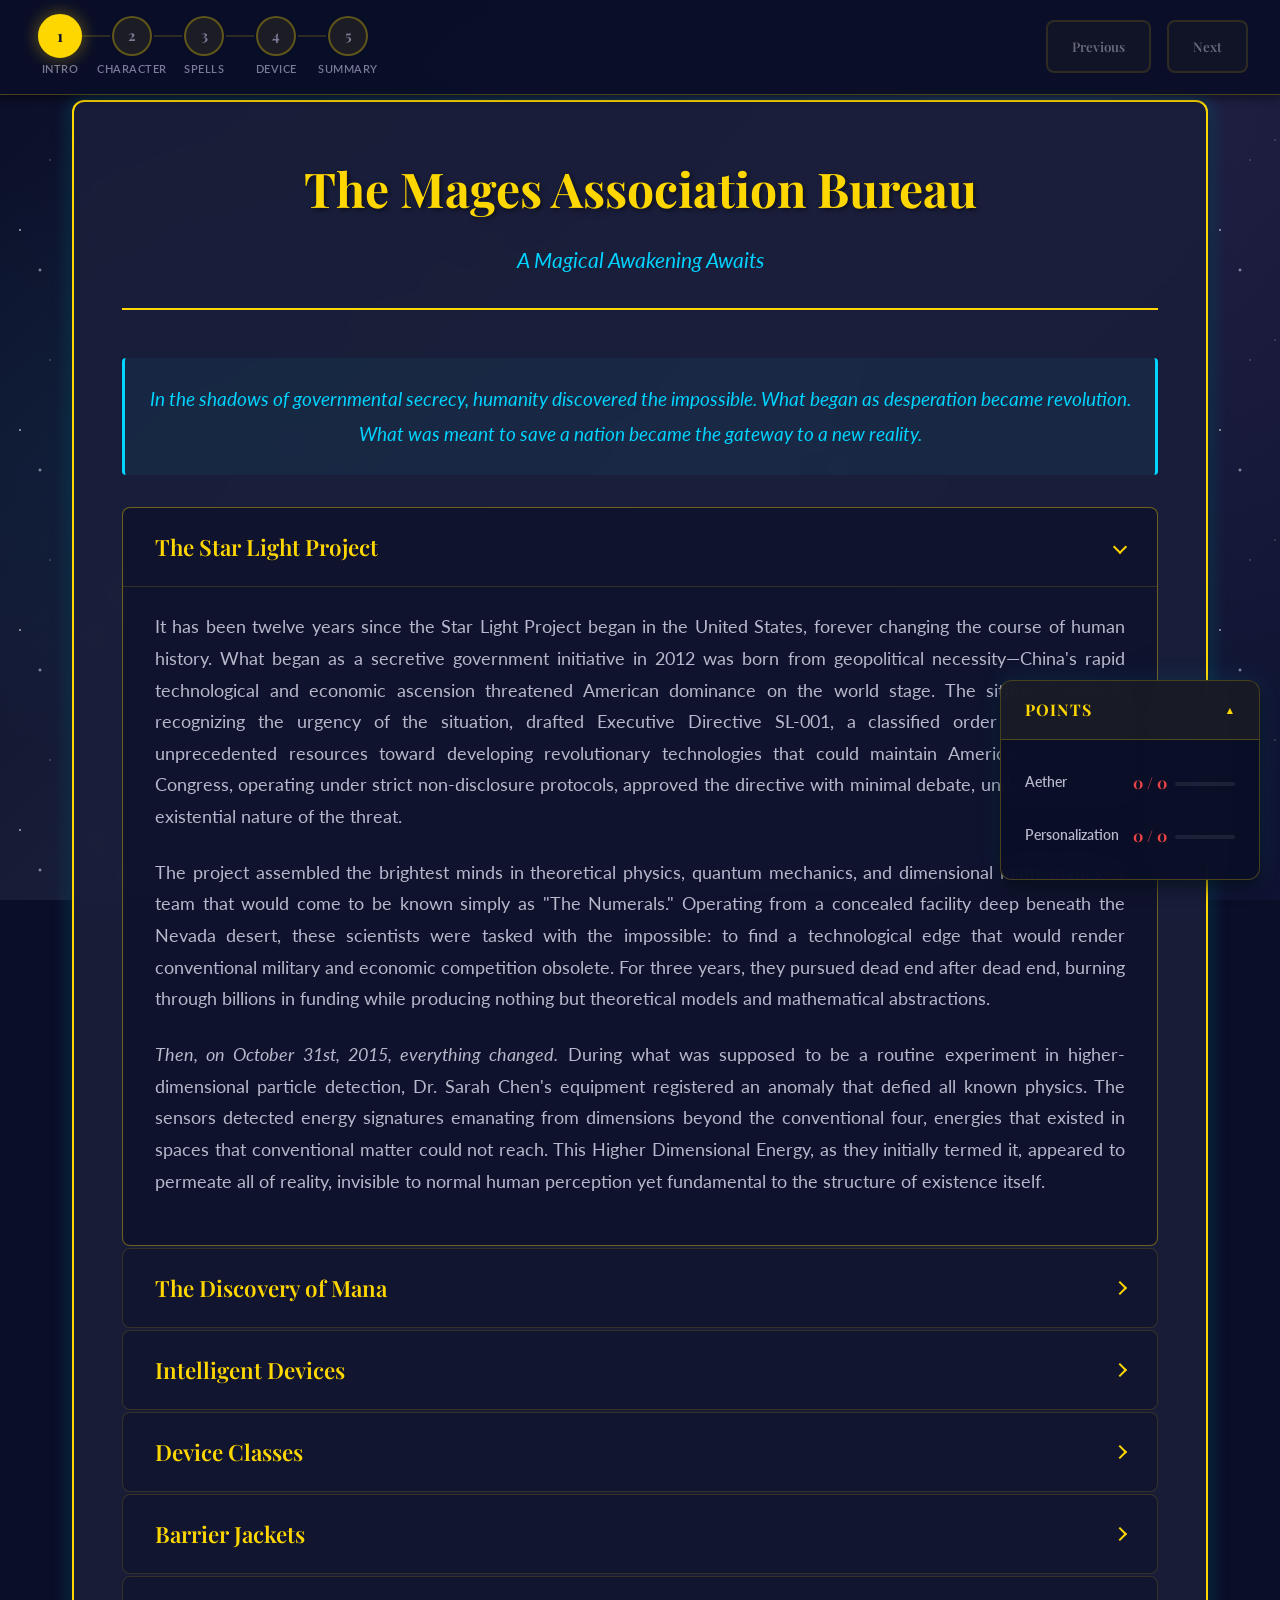
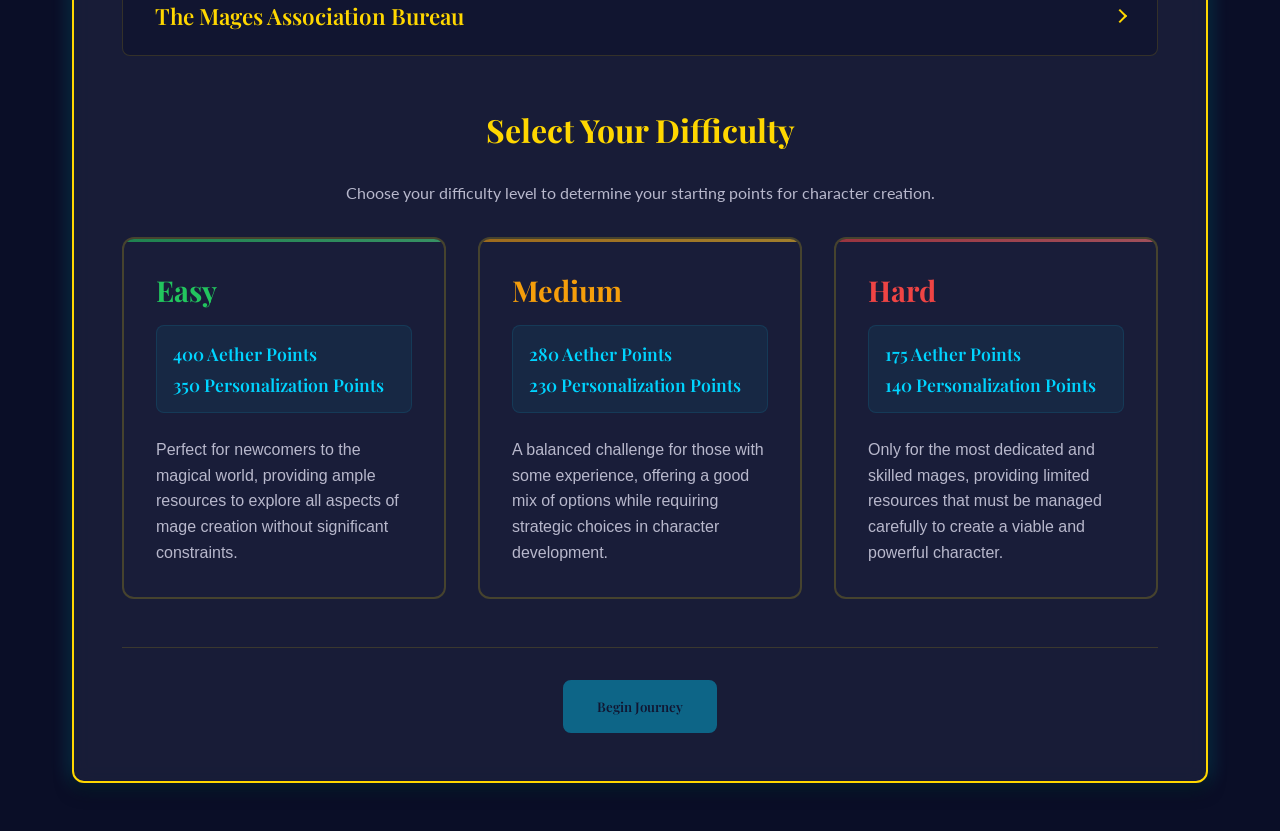
==== index.html @ 15ea7ef6 "Initial commit: Mages CYOA character builder" ====
<!DOCTYPE html>
<html lang="en">
<head>
    <meta charset="UTF-8">
    <meta name="viewport" content="width=device-width, initial-scale=1.0">
    <title>Mages CYOA - Choose Your Own Adventure</title>
    <link rel="stylesheet" href="css/styles.css">
    <link href="https://fonts.googleapis.com/css2?family=Playfair+Display:wght@400;600;700&family=Lato:wght@300;400;700&display=swap" rel="stylesheet">
</head>
<body>
    <!-- Starry Background -->
    <div class="starfield"></div>
    
    <!-- Point Tracker (Bottom Right Hover) -->
    <div id="pointTracker" class="point-tracker">
        <div class="tracker-header">
            <span class="tracker-title">Points</span>
            <span class="tracker-toggle" id="trackerToggle">&#9650;</span>
        </div>
        <div class="tracker-content" id="trackerContent">
            <div class="point-row">
                <span class="point-label">Aether</span>
                <span id="aetherPoints" class="point-value">0 / 0</span>
                <div class="point-bar"><div id="aetherBar" class="point-bar-fill aether-bar"></div></div>
            </div>
            <div class="point-row">
                <span class="point-label">Personalization</span>
                <span id="personalizationPoints" class="point-value">0 / 0</span>
                <div class="point-bar"><div id="personalizationBar" class="point-bar-fill personalization-bar"></div></div>
            </div>
        </div>
    </div>

    <!-- Navigation -->
    <nav class="main-nav">
        <div class="nav-progress">
            <div class="nav-step-wrapper">
                <span class="nav-step active" data-page="1">1</span>
                <span class="nav-step-label">Intro</span>
            </div>
            <div class="nav-step-wrapper">
                <span class="nav-step" data-page="2">2</span>
                <span class="nav-step-label">Character</span>
            </div>
            <div class="nav-step-wrapper">
                <span class="nav-step" data-page="3">3</span>
                <span class="nav-step-label">Spells</span>
            </div>
            <div class="nav-step-wrapper">
                <span class="nav-step" data-page="4">4</span>
                <span class="nav-step-label">Device</span>
            </div>
            <div class="nav-step-wrapper">
                <span class="nav-step" data-page="5">5</span>
                <span class="nav-step-label">Summary</span>
            </div>
        </div>
        <div class="nav-buttons">
            <button id="prevBtn" class="nav-btn" disabled>Previous</button>
            <button id="nextBtn" class="nav-btn" disabled>Next</button>
        </div>
    </nav>

    <!-- Main Content Container -->
    <main class="main-container">
        
        <!-- Page 1: Introduction & Difficulty Selection -->
        <section id="page1" class="page active">
            <div class="page-content">
                <header class="page-header">
                    <h1>The Mages Association Bureau</h1>
                    <p class="subtitle">A Magical Awakening Awaits</p>
                </header>

                <div class="lore-section">
                    <p class="flavor-text"><em>In the shadows of governmental secrecy, humanity discovered the impossible. What began as desperation became revolution. What was meant to save a nation became the gateway to a new reality.</em></p>
                    
                    <div class="accordion">
                        <div class="accordion-item open">
                            <button class="accordion-header">
                                <span>The Star Light Project</span>
                                <span class="accordion-chevron"></span>
                            </button>
                            <div class="accordion-body">
                                <div class="accordion-content">
                                    <p style="text-align: justify;">
                                        It has been twelve years since the Star Light Project began in the United States, forever changing the course of human history. What began as a secretive government initiative in 2012 was born from geopolitical necessity—China's rapid technological and economic ascension threatened American dominance on the world stage. The sitting President, recognizing the urgency of the situation, drafted Executive Directive SL-001, a classified order that allocated unprecedented resources toward developing revolutionary technologies that could maintain American supremacy. Congress, operating under strict non-disclosure protocols, approved the directive with minimal debate, understanding the existential nature of the threat.
                                    </p>
                                    <p style="text-align: justify;">
                                        The project assembled the brightest minds in theoretical physics, quantum mechanics, and dimensional mathematics—a team that would come to be known simply as "The Numerals." Operating from a concealed facility deep beneath the Nevada desert, these scientists were tasked with the impossible: to find a technological edge that would render conventional military and economic competition obsolete. For three years, they pursued dead end after dead end, burning through billions in funding while producing nothing but theoretical models and mathematical abstractions.
                                    </p>
                                    <p style="text-align: justify;">
                                        <em>Then, on October 31st, 2015, everything changed.</em> During what was supposed to be a routine experiment in higher-dimensional particle detection, Dr. Sarah Chen's equipment registered an anomaly that defied all known physics. The sensors detected energy signatures emanating from dimensions beyond the conventional four, energies that existed in spaces that conventional matter could not reach. This Higher Dimensional Energy, as they initially termed it, appeared to permeate all of reality, invisible to normal human perception yet fundamental to the structure of existence itself.
                                    </p>
                                </div>
                            </div>
                        </div>

                        <div class="accordion-item">
                            <button class="accordion-header">
                                <span>The Discovery of Mana</span>
                                <span class="accordion-chevron"></span>
                            </button>
                            <div class="accordion-body">
                                <div class="accordion-content">
                                    <p style="text-align: justify;">
                                        The Numerals dedicated themselves to understanding this mysterious energy, eventually developing extraction and containment methods that allowed them to study it in laboratory conditions. What they discovered would revolutionize human understanding of reality itself. This energy—which they eventually termed "Mana," drawing from ancient mythological concepts—possessed properties that seemed to respond to human consciousness and intent. When they exposed volunteer subjects to controlled doses of concentrated Mana, something extraordinary occurred.
                                    </p>
                                    <p style="text-align: justify;">
                                        <em>The human body, it seemed, was already adapted to handle this energy, possessing a dormant organ that awakened upon Mana exposure.</em> Located in the same spatial coordinates as the human heart but existing partially in higher dimensions beyond normal space-time, this organ—designated the Mana Reactor—became active when saturated with sufficient concentrations of Mana. The reactor existed in a superposition state, simultaneously present within the physical body and extending into dimensions that normal matter could not reach, serving as a bridge between conventional reality and the higher dimensions where Mana naturally flowed.
                                    </p>
                                    <p style="text-align: justify;">
                                        Further research revealed that every human possessed this dimensional organ in a dormant state from birth, but its potential capacity varied dramatically between individuals. The Numerals developed a classification system based on the Kabbalistic Tree of Life, ranging from Malkuth (the foundation) to Keter (the crown). This ranking determined not only how much Mana a person's reactor could store but also the rate at which it could absorb ambient Mana from the environment and convert Mana-infused nutrients from food into usable magical energy.
                                    </p>
                                    <p style="text-align: justify;">
                                        <em>A person's rank was immutable, determined at birth by unknown factors that resisted all attempts at artificial enhancement.</em> Training and dedication could optimize a Mana Reactor's efficiency and control, but the fundamental capacity remained fixed. Those born at Keter rank possessed reactors of almost godlike power, capable of storing and manipulating vast quantities of Mana with supernatural efficiency. Meanwhile, those at Malkuth rank, while still far beyond baseline humanity, possessed more modest capabilities that required careful management and strategic thinking to utilize effectively.
                                    </p>
                                </div>
                            </div>
                        </div>

                        <div class="accordion-item">
                            <button class="accordion-header">
                                <span>Intelligent Devices</span>
                                <span class="accordion-chevron"></span>
                            </button>
                            <div class="accordion-body">
                                <div class="accordion-content">
                                    <p style="text-align: justify;">
                                        As the research progressed, the Numerals encountered a critical limitation that threatened to render their discovery useless for practical applications. While the Mana Reactor could store and generate magical energy, the human brain proved catastrophically inadequate for the task of manipulating that energy to produce desired effects in normal space. <em>The mental calculations required to shape raw Mana into functional phenomena exceeded human cognitive capacity by several orders of magnitude.</em> Early volunteers who attempted to manually direct their Mana suffered from severe neural degradation, experiencing seizures, brain hemorrhaging, and permanent cognitive damage from the strain.
                                    </p>
                                    <p style="text-align: justify;">
                                        The solution came from an unexpected collaboration between the magical research team and the artificial intelligence division. They developed the Intelligent Device: a palm-sized magitech construct that served as an external processing unit for magical operations. Each Intelligent Device contained an advanced Artificial General Intelligence specifically designed to handle the complex calculations required for Mana manipulation. Through a bonding process that integrated the device with both the user's genetic signature and their Mana Reactor's unique energy pattern, the device became an extension of the mage themselves, responding to thought and intent with perfect synchronization.
                                    </p>
                                    <p style="text-align: justify;">
                                        <em>Without an Intelligent Device, a mage was essentially powerless, capable only of sensing Mana but unable to shape it into practical effects.</em> The device translated the mage's intentions into precise mathematical formulas called "Spell Routines"—complex programs that manipulated Mana to achieve specific phenomena in real space. These Spell Routines were classified using a ten-tier system that ranked them by three primary factors: effective range, destructive potential, and "weave" (the complexity and sophistication of the spell's construction and effects).
                                    </p>
                                    <p style="text-align: justify;">
                                        Tier 1 spells represented everyday conveniences—minor effects like creating small flames for lighting cigarettes, generating brief bursts of light, or cleaning small areas through magical manipulation. At the opposite end of the spectrum, Tier 10 spells represented weapons of mass destruction capable of leveling cities, manipulating weather systems on continental scales, or even warping the fabric of space-time itself. The tier system provided a universal standard for evaluating magical capabilities and establishing appropriate security protocols for different spell classifications.
                                    </p>
                                    <p style="text-align: justify;">
                                        <em>The evolution of Intelligent Device technology has progressed through five distinct generations, each representing quantum leaps in capability.</em> First Generation devices, classified as Civilian-grade, provided basic spell routine execution suitable for everyday magical tasks but lacked the processing power or sophisticated materials for serious combat applications. These devices formed the backbone of civilian magical infrastructure, allowing ordinary awakened humans to incorporate magic into their daily lives without requiring extensive training or exceptional Mana Reactor capacity.
                                    </p>
                                    <p style="text-align: justify;">
                                        Second and Third Generation devices marked the transition into professional-grade equipment, incorporating advanced materials, enhanced processing architectures, and more sophisticated AGI systems. These generations found widespread adoption among magical law enforcement, private security companies, and mid-tier military applications. Fourth Generation devices represented the cutting edge of mass-produced magical technology, featuring quantum-enhanced processing, neural interface capabilities, and AGI systems sophisticated enough to engage in complex strategic planning and autonomous operation in limited circumstances.
                                    </p>
                                    <p style="text-align: justify;">
                                        <em>Fifth Generation devices, however, existed in a category beyond conventional understanding.</em> These experimental units incorporated technologies that seemed to border on science fiction: self-evolving AGI with near-sentient intelligence, materials with programmable physical properties at the molecular level, and processing capabilities that approached the theoretical limits of magical computation. Only a handful of Fifth Generation devices existed, reserved for the most elite mages or experimental research programs pushing the boundaries of what magical technology could achieve.
                                    </p>
                                </div>
                            </div>
                        </div>

                        <div class="accordion-item">
                            <button class="accordion-header">
                                <span>Device Classes</span>
                                <span class="accordion-chevron"></span>
                            </button>
                            <div class="accordion-body">
                                <div class="accordion-content">
                                    <p style="text-align: justify;">
                                        <em>The revolution that changed everything came with the discovery that Intelligent Devices were not constrained to a single form.</em> Through advanced shape-shifting protocols, these devices could reconfigure their physical structure into virtually any form the mage required, limited only by mass-energy conservation principles and the device's generation level. This transformative capability gave rise to specialized fighting styles and, eventually, to the formal classification of mages into three primary Classes based on their combat methodology and device configuration preferences.
                                    </p>
                                    <p style="text-align: justify;">
                                        The Knight class emerged as specialists in body reinforcement and melee combat, transforming their Intelligent Devices into bladed weapons that channeled and focused their magical power. Knights developed fighting techniques that combined traditional martial disciplines with supernatural enhancement, using Mana to strengthen their bodies to superhuman levels while wielding magically-enhanced weapons capable of cutting through reinforced steel like paper. <em>A skilled Knight could move faster than the human eye could track, strike with enough force to demolish buildings, and endure attacks that would instantly kill unenhanced humans.</em>
                                    </p>
                                    <p style="text-align: justify;">
                                        Their combat style emphasized explosive close-quarters engagement, overwhelming opponents through superior speed and devastating physical power before enemies could leverage the range advantage typical of magical combat. Knights excelled at assassination, rapid strike operations, and scenarios where collateral damage needed to be minimized through precise, surgical violence. The most accomplished Knights could face entire squads of conventional soldiers single-handedly, their enhanced reflexes and durability making them virtually unstoppable in close combat.
                                    </p>
                                    <p style="text-align: justify;">
                                        <em>In stark contrast, Bombardment mages specialized in long-range magical warfare, transforming their Intelligent Devices into staffs, cannons, or other focusing implements for devastating ranged attacks.</em> These mages represented the artillery of the magical world, capable of engaging targets from kilometers away with precision that made conventional weapons obsolete. Bombardment mages developed spell routines optimized for maximum destructive output, trading the Knight's mobility and resilience for overwhelming offensive power that could devastate entire battlefields.
                                    </p>
                                    <p style="text-align: justify;">
                                        A skilled Bombardment mage operating from a secure position could rain down destruction that rivaled conventional artillery bombardments, but with far greater accuracy and the ability to adjust their attacks in real-time. They excelled at siege warfare, area denial, and eliminating high-value targets from beyond retaliation range. <em>The most accomplished Bombardment mages could level city blocks with single spell routines, create sustained barrages that overwhelmed defensive barriers through sheer volume, or execute precision strikes that eliminated specific targets without collateral damage.</em>
                                    </p>
                                    <p style="text-align: justify;">
                                        The third class, Thaumaturges, specialized in support roles that proved absolutely essential to sustained magical operations. While Knights and Bombardment mages focused on direct combat, Thaumaturges excelled at force multiplication, healing, enhancement, and disruption of enemy systems. Their Intelligent Devices typically maintained the basic cube configuration or transformed into grimoires and books that served as repositories for vast spell routine libraries. <em>Thaumaturges were force multipliers par excellence, capable of transforming mediocre squads into elite units through strategic enhancement and support.</em>
                                    </p>
                                    <p style="text-align: justify;">
                                        A skilled Thaumaturge could heal injuries that would be fatal to conventional medicine, enhance allies' physical and magical capabilities beyond their normal limits, restore depleted Mana Reactors to full capacity, and even hack into enemy Intelligent Devices or technological systems through invasive spell routines. In military operations, Thaumaturges often proved more valuable than entire platoons of conventional soldiers, their ability to sustain and enhance allied forces while disrupting enemy capabilities making them primary targets for elimination.
                                    </p>
                                </div>
                            </div>
                        </div>

                        <div class="accordion-item">
                            <button class="accordion-header">
                                <span>Barrier Jackets</span>
                                <span class="accordion-chevron"></span>
                            </button>
                            <div class="accordion-body">
                                <div class="accordion-content">
                                    <p style="text-align: justify;">
                                        <em>Perhaps the most visible innovation in magical technology came with the development of Barrier Jackets—autonomous armor systems that provided both protection and personal expression.</em> A Barrier Jacket activated when a mage circulated their Mana through their Intelligent Device while engaging a pre-programmed defensive spell routine. Unlike traditional armor, Barrier Jackets existed partially in higher dimensions, providing comprehensive protection against both physical and magical attacks while weighing virtually nothing and restricting movement not at all.
                                    </p>
                                    <p style="text-align: justify;">
                                        The appearance of a Barrier Jacket could be extensively customized, limited only by the mage's imagination and their Intelligent Device's processing capabilities. Some mages favored elegant ballroom gowns or Victorian formal wear that combined beauty with protection. Others preferred military uniforms that projected authority and discipline, or sleek tactical suits that prioritized functionality over aesthetics. The customization options were nearly limitless, allowing each mage to create a unique visual identity that reflected their personality, affiliations, and combat role.
                                    </p>
                                    <p style="text-align: justify;">
                                        <em>Beyond mere aesthetics, Barrier Jackets provided substantial defensive capabilities and additional Mana storage.</em> The magical barriers layered within the jacket's structure could absorb tremendous damage before failing, automatically repairing themselves as long as the mage maintained the spell routine. More advanced Barrier Jackets incorporated additional utility functions: environmental protection for operations in hazardous conditions, integrated communication systems, enhanced sensory arrays, or even limited flight capabilities through magical thrust generation.
                                    </p>
                                </div>
                            </div>
                        </div>

                        <div class="accordion-item">
                            <button class="accordion-header">
                                <span>The Mages Association Bureau</span>
                                <span class="accordion-chevron"></span>
                            </button>
                            <div class="accordion-body">
                                <div class="accordion-content">
                                    <p style="text-align: justify;">
                                        <em>The proliferation of magical capability among the general population created unprecedented challenges for law enforcement and national security.</em> Within five years of the Star Light Project's success, over fifty thousand Americans had undergone Mana Reactor activation, with that number growing exponentially as activation protocols became standardized and widely available. The potential for catastrophic abuse of magical power by criminals, terrorists, or simply reckless individuals became a primary concern for government officials who understood the destructive capability even a single rogue mage could unleash.
                                    </p>
                                    <p style="text-align: justify;">
                                        In response, Congress authorized the creation of the Mages Association Bureau (MAB)—a federal agency operating with extraordinary powers and resources to regulate, monitor, and police the magical population. The MAB received federal jurisdiction that superseded state and local authority in magical matters, operating under classified directives that granted them latitude that would be unconstitutional for conventional law enforcement. <em>Their primary mission was twofold: prevent magical knowledge from reaching the general public, and ensure that those who possessed magical capabilities could be monitored and controlled.</em>
                                    </p>
                                    <p style="text-align: justify;">
                                        The MAB maintained an extensive network of agents drawn from both military special forces and the civilian magical population itself. Every individual who underwent Mana Reactor activation was required by federal law to register with the Bureau, providing detailed information about their rank, capabilities, and intended uses of magic. Failure to register or attempts to conceal magical capability were felonies carrying severe penalties including permanent imprisonment in specialized containment facilities designed to suppress magical abilities.
                                    </p>
                                    <p style="text-align: justify;">
                                        <em>In addition to law enforcement, the MAB controlled all legal access to Intelligent Devices.</em> Every device manufactured in the United States contained tracking systems and remote shutdown capabilities that the Bureau could activate if the registered user engaged in illegal magical activities. The Bureau maintained extensive databases tracking every registered mage, every Intelligent Device, and every legal spell routine, creating a comprehensive surveillance network that monitored the magical population with unprecedented thoroughness.
                                    </p>
                                    <p style="text-align: justify;">
                                        Despite its authoritarian aspects, the MAB also provided essential services to the magical community. They funded magical research, maintained educational programs for newly awakened mages, offered employment opportunities for those seeking to use their abilities in public service, and investigated magical crimes with expertise that conventional law enforcement could never match. <em>The Bureau walked a fine line between protector and oppressor, maintaining order through a combination of overwhelming force, comprehensive surveillance, and strategic provision of resources that made cooperation more attractive than resistance.</em>
                                    </p>
                                    <p style="text-align: justify;">
                                        All Intelligent Devices, regardless of generation, were produced under MAB oversight with features tailored to the mage's rank, role, and the resources available to them. Civilian mages typically received First or Second Generation devices suitable for everyday magical tasks. Professional mages in law enforcement, private security, or corporate research roles accessed Third Generation devices. Military personnel and MAB agents operated Fourth Generation equipment. <em>Fifth Generation devices remained exclusively under Bureau control, issued only to their most elite operatives or experimental research programs.</em>
                                    </p>
                                    <p style="text-align: justify;">
                                        <em>You are about to enter this world as a newly awakened mage, your Mana Reactor activated and your potential unlocked.</em> The choices you make will determine your place in this hidden society, the power you wield, and the path you walk between the mundane world and the realm of magic. <em>Welcome to the Mages Association Bureau. Your story begins now.</em>
                                    </p>
                                </div>
                            </div>
                        </div>
                    </div>
                </div>

                <div class="difficulty-section">
                    <h2>Select Your Difficulty</h2>
                    <p>Choose your difficulty level to determine your starting points for character creation.</p>
                    
                    <div class="difficulty-options">
                        <button class="difficulty-btn" data-difficulty="easy">
                            <h3>Easy</h3>
                            <div class="points-display">
                                <span>400 Aether Points</span>
                                <span>350 Personalization Points</span>
                            </div>
                            <p class="difficulty-desc">Perfect for newcomers to the magical world, providing ample resources to explore all aspects of mage creation without significant constraints.</p>
                        </button>
                        
                        <button class="difficulty-btn" data-difficulty="medium">
                            <h3>Medium</h3>
                            <div class="points-display">
                                <span>280 Aether Points</span>
                                <span>230 Personalization Points</span>
                            </div>
                            <p class="difficulty-desc">A balanced challenge for those with some experience, offering a good mix of options while requiring strategic choices in character development.</p>
                        </button>
                        
                        <button class="difficulty-btn" data-difficulty="hard">
                            <h3>Hard</h3>
                            <div class="points-display">
                                <span>175 Aether Points</span>
                                <span>140 Personalization Points</span>
                            </div>
                            <p class="difficulty-desc">Only for the most dedicated and skilled mages, providing limited resources that must be managed carefully to create a viable and powerful character.</p>
                        </button>
                    </div>
                </div>

                <div class="page-actions">
                    <button id="beginJourney" class="action-btn primary" disabled>Begin Journey</button>
                </div>
            </div>
        </section>

        <!-- Page 2: Character Creation -->
        <section id="page2" class="page">
            <div class="page-content">
                <header class="page-header">
                    <h1>Character Creation</h1>
                    <p class="subtitle">Define Your Magical Identity</p>
                </header>
                
                <p class="flavor-text"><em>Every mage's journey begins with awakening. Your choices here will shape not only your appearance and capabilities, but your very place in the hidden magical world.</em></p>

                <!-- Basic Information -->
                <div class="creation-section">
                    <h2>Basic Information</h2>
                    
                    <div class="form-group">
                        <label>Sex</label>
                        <div class="option-buttons">
                            <button class="option-btn" data-field="sex" data-value="male">Male</button>
                            <button class="option-btn" data-field="sex" data-value="female">Female</button>
                        </div>
                    </div>

                    <div class="form-group">
                        <label>Age</label>
                        <div class="option-buttons">
                            <button class="option-btn" data-field="age" data-value="10">10 Years</button>
                            <button class="option-btn" data-field="age" data-value="15">15 Years</button>
                            <button class="option-btn" data-field="age" data-value="20">20 Years</button>
                            <button class="option-btn" data-field="age" data-value="30">30 Years</button>
                        </div>
                    </div>

                    <div class="form-group">
                        <label>Height (cm)</label>
                        <input type="range" id="height" min="140" max="200" value="170" class="slider">
                        <span id="heightValue">170 cm</span>
                    </div>

                    <div class="form-group">
                        <label>Body Shape</label>
                        <select id="bodyShape" class="select-input">
                            <option value="">Select body shape...</option>
                            <option value="slender">Slender</option>
                            <option value="athletic">Athletic</option>
                            <option value="muscular">Muscular</option>
                            <option value="average">Average</option>
                            <option value="heavy">Heavy</option>
                        </select>
                    </div>

                    <div class="form-group">
                        <label>Skin Color</label>
                        <input type="color" id="skinColor" value="#f5d0c5" class="color-picker">
                    </div>

                    <div class="form-group">
                        <label>Eye Color</label>
                        <input type="color" id="eyeColor" value="#4a90d9" class="color-picker">
                    </div>

                    <div class="form-group">
                        <label>Hair Color</label>
                        <input type="color" id="hairColor" value="#2c1810" class="color-picker">
                    </div>

                    <div class="form-group">
                        <label>Time Known About Magic</label>
                        <select id="timeKnownMagic" class="select-input">
                            <option value="">Select duration...</option>
                            <option value="recent">Recently discovered (less than 1 year)</option>
                            <option value="short">Short time (1-3 years)</option>
                            <option value="medium">Medium time (3-7 years)</option>
                            <option value="long">Long time (7+ years)</option>
                            <option value="lifetime">Born into magical family (lifetime)</option>
                        </select>
                    </div>
                </div>

                <!-- Core Attributes -->
                <div class="creation-section">
                    <h2>Core Attributes <span class="point-cost">(Aether Points)</span></h2>
                    <p class="flavor-text"><em>These attributes define your connection to the magical realm and the power you can wield.</em></p>

                    <!-- Mana Reactor Rank -->
                    <div class="form-group">
                        <label>Mana Reactor Rank (Kabbalistic Tree of Life)</label>
                        <select id="manaReactorRank" class="select-input">
                            <option value="">Select rank...</option>
                            <option value="malkuth">Malkuth (Foundation) - 10 points</option>
                            <option value="yesod">Yesod (Foundation) - 20 points</option>
                            <option value="hod">Hod (Splendor) - 30 points</option>
                            <option value="netzach">Netzach (Eternity) - 40 points</option>
                            <option value="tiferet">Tiferet (Beauty) - 50 points</option>
                            <option value="geburah">Geburah (Severity) - 60 points</option>
                            <option value="chesed">Chesed (Mercy) - 70 points</option>
                            <option value="binah">Binah (Understanding) - 80 points</option>
                            <option value="chokhmah">Chokhmah (Wisdom) - 90 points</option>
                            <option value="keter">Keter (Crown) - 100 points</option>
                        </select>
                        <div id="manaReactorDescription" class="option-description"></div>
                    </div>

                    <!-- Intelligent Device Generation -->
                    <div class="form-group">
                        <label>Intelligent Device Generation</label>
                        <select id="deviceGeneration" class="select-input">
                            <option value="">Select generation...</option>
                            <option value="1">1st Generation (Civilian) - 10 points</option>
                            <option value="2">2nd Generation - 20 points</option>
                            <option value="3">3rd Generation - 30 points</option>
                            <option value="4">4th Generation - 40 points</option>
                            <option value="5">5th Generation (Cutting Edge) - 50 points</option>
                        </select>
                        <div id="deviceGenerationDescription" class="option-description"></div>
                    </div>

                    <!-- Class Selection -->
                    <div class="form-group">
                        <label>Class Selection</label>
                        <div class="option-buttons">
                            <button class="option-btn" data-field="class" data-value="knight">Knight</button>
                            <button class="option-btn" data-field="class" data-value="bombardment">Bombardment</button>
                            <button class="option-btn" data-field="class" data-value="thaumaturge">Thaumaturge</button>
                        </div>
                        <div id="classDescription" class="option-description"></div>
                    </div>

                    <!-- Barrier Jacket Style -->
                    <div class="form-group">
                        <label>Barrier Jacket Style <span class="point-cost">(Personalization Points)</span></label>
                        <select id="barrierJacketStyle" class="select-input">
                            <option value="">Select style...</option>
                            <option value="ballroom">Victorian Ballroom Gown - 5 points</option>
                            <option value="military">Military Uniform - 5 points</option>
                            <option value="tactical">Sleek Tactical Suit - 5 points</option>
                            <option value="royal">Royal Court Dress - 5 points</option>
                            <option value="scholar">Scholar's Robes - 5 points</option>
                            <option value="aristocratic">Aristocratic Evening Wear - 5 points</option>
                            <option value="combat">Combat-Ready Ensemble - 5 points</option>
                            <option value="ceremonial">Mystical Ceremonial Attire - 5 points</option>
                            <option value="street">Modern Street Style - 5 points</option>
                            <option value="traditional">Ancient Traditional Garb - 5 points</option>
                        </select>
                        <div id="barrierJacketDescription" class="option-description"></div>
                    </div>
                </div>

                <!-- General Perks (Body Enhancements) -->
                <div class="creation-section">
                    <h2>General Perks <span class="point-cost">(Personalization Points)</span></h2>
                    <p class="flavor-text"><em>Through careful training and magical enhancement, your body can transcend human limitations. These perks represent the fusion of physical conditioning and magical power.</em></p>

                    <div class="perks-grid">
                        <!-- Speed Tier -->
                        <div class="perk-card">
                            <h3>Speed Tier</h3>
                            <div class="tier-selector">
                                <select id="speedTier" class="tier-select">
                                    <option value="0">Tier 0 (0 points)</option>
                                    <option value="1">Tier 1 (5 points)</option>
                                    <option value="2">Tier 2 (10 points)</option>
                                    <option value="3">Tier 3 (15 points)</option>
                                    <option value="4">Tier 4 (20 points)</option>
                                    <option value="5">Tier 5 (25 points)</option>
                                    <option value="6">Tier 6 (30 points)</option>
                                    <option value="7">Tier 7 (35 points)</option>
                                    <option value="8">Tier 8 (40 points)</option>
                                    <option value="9">Tier 9 (45 points)</option>
                                    <option value="10">Tier 10 (50 points)</option>
                                </select>
                            </div>
                            <div id="speedDescription" class="perk-description"></div>
                        </div>

                        <!-- Strength Tier -->
                        <div class="perk-card">
                            <h3>Strength Tier</h3>
                            <div class="tier-selector">
                                <select id="strengthTier" class="tier-select">
                                    <option value="0">Tier 0 (0 points)</option>
                                    <option value="1">Tier 1 (5 points)</option>
                                    <option value="2">Tier 2 (10 points)</option>
                                    <option value="3">Tier 3 (15 points)</option>
                                    <option value="4">Tier 4 (20 points)</option>
                                    <option value="5">Tier 5 (25 points)</option>
                                    <option value="6">Tier 6 (30 points)</option>
                                    <option value="7">Tier 7 (35 points)</option>
                                    <option value="8">Tier 8 (40 points)</option>
                                    <option value="9">Tier 9 (45 points)</option>
                                    <option value="10">Tier 10 (50 points)</option>
                                </select>
                            </div>
                            <div id="strengthDescription" class="perk-description"></div>
                        </div>

                        <!-- Sense Tier -->
                        <div class="perk-card">
                            <h3>Sense Tier</h3>
                            <div class="tier-selector">
                                <select id="senseTier" class="tier-select">
                                    <option value="0">Tier 0 (0 points)</option>
                                    <option value="1">Tier 1 (5 points)</option>
                                    <option value="2">Tier 2 (10 points)</option>
                                    <option value="3">Tier 3 (15 points)</option>
                                    <option value="4">Tier 4 (20 points)</option>
                                    <option value="5">Tier 5 (25 points)</option>
                                    <option value="6">Tier 6 (30 points)</option>
                                    <option value="7">Tier 7 (35 points)</option>
                                    <option value="8">Tier 8 (40 points)</option>
                                    <option value="9">Tier 9 (45 points)</option>
                                    <option value="10">Tier 10 (50 points)</option>
                                </select>
                            </div>
                            <div id="senseDescription" class="perk-description"></div>
                        </div>

                        <!-- Dexterity Tier -->
                        <div class="perk-card">
                            <h3>Dexterity Tier</h3>
                            <div class="tier-selector">
                                <select id="dexterityTier" class="tier-select">
                                    <option value="0">Tier 0 (0 points)</option>
                                    <option value="1">Tier 1 (5 points)</option>
                                    <option value="2">Tier 2 (10 points)</option>
                                    <option value="3">Tier 3 (15 points)</option>
                                    <option value="4">Tier 4 (20 points)</option>
                                    <option value="5">Tier 5 (25 points)</option>
                                    <option value="6">Tier 6 (30 points)</option>
                                    <option value="7">Tier 7 (35 points)</option>
                                    <option value="8">Tier 8 (40 points)</option>
                                    <option value="9">Tier 9 (45 points)</option>
                                    <option value="10">Tier 10 (50 points)</option>
                                </select>
                            </div>
                            <div id="dexterityDescription" class="perk-description"></div>
                        </div>

                        <!-- Intelligence Tier -->
                        <div class="perk-card">
                            <h3>Intelligence Tier</h3>
                            <div class="tier-selector">
                                <select id="intelligenceTier" class="tier-select">
                                    <option value="0">Tier 0 (0 points)</option>
                                    <option value="1">Tier 1 (5 points)</option>
                                    <option value="2">Tier 2 (10 points)</option>
                                    <option value="3">Tier 3 (15 points)</option>
                                    <option value="4">Tier 4 (20 points)</option>
                                    <option value="5">Tier 5 (25 points)</option>
                                    <option value="6">Tier 6 (30 points)</option>
                                    <option value="7">Tier 7 (35 points)</option>
                                    <option value="8">Tier 8 (40 points)</option>
                                    <option value="9">Tier 9 (45 points)</option>
                                    <option value="10">Tier 10 (50 points)</option>
                                </select>
                            </div>
                            <div id="intelligenceDescription" class="perk-description"></div>
                        </div>

                        <!-- Wisdom Tier -->
                        <div class="perk-card">
                            <h3>Wisdom Tier</h3>
                            <div class="tier-selector">
                                <select id="wisdomTier" class="tier-select">
                                    <option value="0">Tier 0 (0 points)</option>
                                    <option value="1">Tier 1 (5 points)</option>
                                    <option value="2">Tier 2 (10 points)</option>
                                    <option value="3">Tier 3 (15 points)</option>
                                    <option value="4">Tier 4 (20 points)</option>
                                    <option value="5">Tier 5 (25 points)</option>
                                    <option value="6">Tier 6 (30 points)</option>
                                    <option value="7">Tier 7 (35 points)</option>
                                    <option value="8">Tier 8 (40 points)</option>
                                    <option value="9">Tier 9 (45 points)</option>
                                    <option value="10">Tier 10 (50 points)</option>
                                </select>
                            </div>
                            <div id="wisdomDescription" class="perk-description"></div>
                        </div>
                    </div>
                </div>

                <div class="page-actions">
                    <button id="page2Next" class="action-btn primary">Proceed to Spell Routines</button>
                </div>
            </div>
        </section>

        <!-- Page 3: Spell Routines -->
        <section id="page3" class="page">
            <div class="page-content">
                <header class="page-header">
                    <h1>Spell Routines</h1>
                    <p class="subtitle">Master the Art of Magic</p>
                </header>
                
                <p class="flavor-text"><em>The spells you master will define your combat style and magical capabilities. Choose wisely, for these routines will be your weapons, shields, and tools in the world of magic.</em></p>
                
                <div class="creation-section">
                    <h2>Available Spell Routines <span class="point-cost">(Aether Points)</span></h2>
                </div>

                <div class="spell-categories">
                    <div class="category-tabs">
                        <button class="tab-btn active" data-category="physical">Physical</button>
                        <button class="tab-btn" data-category="elemental">Elemental</button>
                        <button class="tab-btn" data-category="esoteric">Esoteric</button>
                    </div>

                    <div class="category-content" id="spellContent">
                        <!-- Spells will be dynamically loaded here -->
                    </div>
                </div>

                <div class="page-actions">
                    <button id="page3Next" class="action-btn primary">Proceed to Device Customization</button>
                </div>
            </div>
        </section>

        <!-- Page 4: Intelligent Device Customization -->
        <section id="page4" class="page">
            <div class="page-content">
                <header class="page-header">
                    <h1>Intelligent Device Customization</h1>
                    <p class="subtitle">Forge Your Magical Tool</p>
                </header>
                
                <p class="flavor-text"><em>Your Intelligent Device is more than a tool—it is the bridge between your will and the fundamental forces of magic. Its capabilities will determine the limits of your power and the sophistication of your spell routines.</em></p>

                <!-- Material Selection -->
                <div class="creation-section">
                    <h2>Device Material <span class="point-cost">(Personalization Points)</span></h2>
                    <select id="deviceMaterial" class="select-input">
                        <option value="">Select material...</option>
                        <option value="basic">Basic Materials - 10 points</option>
                        <option value="advanced">Advanced Materials - 20 points</option>
                        <option value="rare">Rare Materials - 30 points</option>
                        <option value="exotic">Exotic Materials - 40 points</option>
                        <option value="legendary">Legendary Materials - 50 points</option>
                    </select>
                    <div id="materialDescription" class="option-description"></div>
                </div>

                <!-- Device General Perks -->
                <div class="creation-section">
                    <h2>Device Enhancements <span class="point-cost">(Personalization Points)</span></h2>

                    <div class="perks-grid">
                        <!-- Processing Tier -->
                        <div class="perk-card">
                            <h3>Processing Tier</h3>
                            <div class="tier-selector">
                                <select id="processingTier" class="tier-select">
                                    <option value="0">Tier 0 (0 points)</option>
                                    <option value="1">Tier 1 (5 points)</option>
                                    <option value="2">Tier 2 (10 points)</option>
                                    <option value="3">Tier 3 (15 points)</option>
                                    <option value="4">Tier 4 (20 points)</option>
                                    <option value="5">Tier 5 (25 points)</option>
                                    <option value="6">Tier 6 (30 points)</option>
                                    <option value="7">Tier 7 (35 points)</option>
                                    <option value="8">Tier 8 (40 points)</option>
                                    <option value="9">Tier 9 (45 points)</option>
                                    <option value="10">Tier 10 (50 points)</option>
                                </select>
                            </div>
                            <div id="processingDescription" class="perk-description"></div>
                        </div>

                        <!-- Weave Tier -->
                        <div class="perk-card">
                            <h3>Weave Tier</h3>
                            <div class="tier-selector">
                                <select id="weaveTier" class="tier-select">
                                    <option value="0">Tier 0 (0 points)</option>
                                    <option value="1">Tier 1 (5 points)</option>
                                    <option value="2">Tier 2 (10 points)</option>
                                    <option value="3">Tier 3 (15 points)</option>
                                    <option value="4">Tier 4 (20 points)</option>
                                    <option value="5">Tier 5 (25 points)</option>
                                    <option value="6">Tier 6 (30 points)</option>
                                    <option value="7">Tier 7 (35 points)</option>
                                    <option value="8">Tier 8 (40 points)</option>
                                    <option value="9">Tier 9 (45 points)</option>
                                    <option value="10">Tier 10 (50 points)</option>
                                </select>
                            </div>
                            <div id="weaveDescription" class="perk-description"></div>
                        </div>

                        <!-- Barrier Tier -->
                        <div class="perk-card">
                            <h3>Barrier Tier</h3>
                            <div class="tier-selector">
                                <select id="barrierTier" class="tier-select">
                                    <option value="0">Tier 0 (0 points)</option>
                                    <option value="1">Tier 1 (5 points)</option>
                                    <option value="2">Tier 2 (10 points)</option>
                                    <option value="3">Tier 3 (15 points)</option>
                                    <option value="4">Tier 4 (20 points)</option>
                                    <option value="5">Tier 5 (25 points)</option>
                                    <option value="6">Tier 6 (30 points)</option>
                                    <option value="7">Tier 7 (35 points)</option>
                                    <option value="8">Tier 8 (40 points)</option>
                                    <option value="9">Tier 9 (45 points)</option>
                                    <option value="10">Tier 10 (50 points)</option>
                                </select>
                            </div>
                            <div id="barrierDescription" class="perk-description"></div>
                        </div>

                        <!-- Structural Tier -->
                        <div class="perk-card">
                            <h3>Structural Tier</h3>
                            <div class="tier-selector">
                                <select id="structuralTier" class="tier-select">
                                    <option value="0">Tier 0 (0 points)</option>
                                    <option value="1">Tier 1 (5 points)</option>
                                    <option value="2">Tier 2 (10 points)</option>
                                    <option value="3">Tier 3 (15 points)</option>
                                    <option value="4">Tier 4 (20 points)</option>
                                    <option value="5">Tier 5 (25 points)</option>
                                    <option value="6">Tier 6 (30 points)</option>
                                    <option value="7">Tier 7 (35 points)</option>
                                    <option value="8">Tier 8 (40 points)</option>
                                    <option value="9">Tier 9 (45 points)</option>
                                    <option value="10">Tier 10 (50 points)</option>
                                </select>
                            </div>
                            <div id="structuralDescription" class="perk-description"></div>
                        </div>
                    </div>
                </div>

                <!-- Device Shape -->
                <div class="creation-section">
                    <h2>Device Shape</h2>
                    <div id="deviceShapeOptions" class="shape-options">
                        <p class="info-text">Please select a class on Page 2 to see available device shapes.</p>
                    </div>
                </div>

                <div class="page-actions">
                    <button id="page4Next" class="action-btn primary">View Build Summary</button>
                </div>
            </div>
        </section>

        <!-- Page 5: Build Summary -->
        <section id="page5" class="page">
            <div class="page-content">
                <header class="page-header">
                    <h1>Build Summary</h1>
                    <p class="subtitle">Your Magical Identity</p>
                </header>

                <div class="summary-sections">
                    <!-- Character Overview -->
                    <div class="summary-section">
                        <h2>Character Overview</h2>
                        <div id="characterOverview" class="summary-content">
                            <!-- Dynamic content -->
                        </div>
                    </div>

                    <!-- Core Attributes -->
                    <div class="summary-section">
                        <h2>Core Attributes</h2>
                        <div id="coreAttributes" class="summary-content">
                            <!-- Dynamic content -->
                        </div>
                    </div>

                    <!-- Body Enhancements -->
                    <div class="summary-section">
                        <h2>Body Enhancements</h2>
                        <div id="bodyEnhancements" class="summary-content">
                            <!-- Dynamic content -->
                        </div>
                    </div>

                    <!-- Spell Routines -->
                    <div class="summary-section">
                        <h2>Spell Routines</h2>
                        <div id="spellRoutines" class="summary-content">
                            <!-- Dynamic content -->
                        </div>
                    </div>

                    <!-- Intelligent Device -->
                    <div class="summary-section">
                        <h2>Intelligent Device</h2>
                        <div id="intelligentDevice" class="summary-content">
                            <!-- Dynamic content -->
                        </div>
                    </div>

                    <!-- Final Statistics -->
                    <div class="summary-section">
                        <h2>Final Statistics</h2>
                        <div id="finalStatistics" class="summary-content">
                            <!-- Dynamic content -->
                        </div>
                    </div>
                </div>

                <div class="page-actions">
                    <button id="exportBuild" class="action-btn">Export to Text</button>
                    <button id="saveBuild" class="action-btn">Save Build</button>
                    <button id="loadBuild" class="action-btn">Load Build</button>
                    <button id="modifyBuild" class="action-btn">Modify Build</button>
                    <button id="startOver" class="action-btn danger">Start Over</button>
                </div>
            </div>
        </section>

    </main>

    <!-- Modal for spell details -->
    <div id="spellModal" class="modal">
        <div class="modal-content">
            <span class="close-modal">&times;</span>
            <h2 id="modalSpellName"></h2>
            <div id="modalSpellDetails"></div>
        </div>
    </div>

    <script src="js/data.js"></script>
    <script src="js/device-shapes.js"></script>
    <script src="js/state.js"></script>
    <script src="js/utils.js"></script>
    <!-- Spell Data - All spells organized by category -->
    <script src="js/spells-physical.js"></script>
    <script src="js/spells-elemental.js"></script>
    <script src="js/spells-esoteric.js"></script>
    <script src="js/class-adaptations.js"></script>
    <script src="js/navigation.js"></script>
    <script src="js/custom-selects.js"></script>
    <script src="js/app.js"></script>
</body>
</html>
---- css/styles.css ----
/* Reset and Base Styles */
* {
    margin: 0;
    padding: 0;
    box-sizing: border-box;
}

:root {
    /* Core Palette */
    --primary-bg: #0a0e27;
    --secondary-bg: #1a1f3a;
    --tertiary-bg: #252b50;
    --surface-bg: rgba(26, 31, 58, 0.92);
    --surface-bg-solid: #1a1f3a;
    --card-bg: rgba(26, 31, 58, 0.9);

    /* Accent - Gold (primary UI accent) */
    --accent-gold: #ffd700;
    --accent-gold-light: #ffe44d;
    --accent-gold-dark: #ccac00;
    --accent-gold-rgb: 255, 215, 0;

    /* Accent - Cyan (secondary UI accent) */
    --accent-cyan: #00d4ff;
    --accent-cyan-light: #5ce6ff;
    --accent-cyan-dark: #0099bb;
    --accent-cyan-rgb: 0, 212, 255;

    /* Accent - Purple (tertiary UI accent) */
    --accent-purple: #a855f7;
    --accent-purple-light: #c084fc;
    --accent-purple-dark: #7e22ce;
    --accent-purple-rgb: 168, 85, 247;

    /* Category Colors - Physical (warm red/orange/amber) */
    --physical-accent: #ff6b35;
    --physical-accent-light: #ff9a6c;
    --physical-accent-dark: #cc4400;
    --physical-accent-rgb: 255, 107, 53;
    --physical-bg: rgba(255, 107, 53, 0.08);
    --physical-border: rgba(255, 107, 53, 0.5);

    /* Category Colors - Elemental (cool blue/cyan/teal) */
    --elemental-accent: #00b4d8;
    --elemental-accent-light: #48cae4;
    --elemental-accent-dark: #0077b6;
    --elemental-accent-rgb: 0, 180, 216;
    --elemental-bg: rgba(0, 180, 216, 0.08);
    --elemental-border: rgba(0, 180, 216, 0.5);

    /* Category Colors - Esoteric (violet/magenta) */
    --esoteric-accent: #a855f7;
    --esoteric-accent-light: #c084fc;
    --esoteric-accent-dark: #7e22ce;
    --esoteric-accent-rgb: 168, 85, 247;
    --esoteric-bg: rgba(168, 85, 247, 0.08);
    --esoteric-border: rgba(168, 85, 247, 0.5);

    /* Difficulty Colors */
    --easy-accent: #22c55e;
    --easy-accent-rgb: 34, 197, 94;
    --medium-accent: #f59e0b;
    --medium-accent-rgb: 245, 158, 11;
    --hard-accent: #ef4444;
    --hard-accent-rgb: 239, 68, 68;

    /* Semantic Colors */
    --success: #22c55e;
    --warning: #f59e0b;
    --danger: #ef4444;
    --info: #3b82f6;

    /* Text */
    --text-primary: #f0f0f0;
    --text-secondary: #b8b8cc;
    --text-muted: #7a7a99;
    --text-dark: #1a1a2e;
    --text-on-accent: #0a0e27;

    /* Derived */
    --border-color: rgba(255, 215, 0, 0.25);
    --hover-bg: rgba(255, 215, 0, 0.08);
    --focus-ring: 0 0 0 3px rgba(0, 212, 255, 0.4);

    /* Typography */
    --font-heading: 'Playfair Display', serif;
    --font-body: 'Lato', sans-serif;
    --font-mono: 'Fira Code', 'Consolas', monospace;

    /* Spacing */
    --spacing-xs: 0.5rem;
    --spacing-sm: 1rem;
    --spacing-md: 1.5rem;
    --spacing-lg: 2rem;
    --spacing-xl: 3rem;
    --spacing-2xl: 4rem;

    /* Border Radius */
    --radius-sm: 4px;
    --radius-md: 8px;
    --radius-lg: 12px;
    --radius-xl: 16px;
    --radius-full: 9999px;

    /* Shadows */
    --shadow-sm: 0 2px 4px rgba(0, 0, 0, 0.3);
    --shadow-md: 0 4px 8px rgba(0, 0, 0, 0.4);
    --shadow-lg: 0 8px 16px rgba(0, 0, 0, 0.5);
    --shadow-glow: 0 0 20px rgba(0, 212, 255, 0.3);
    --shadow-glow-gold: 0 0 20px rgba(255, 215, 0, 0.25);

    /* Transitions */
    --transition-fast: 0.15s ease;
    --transition-base: 0.25s ease;
    --transition-slow: 0.4s ease;
    --transition-spring: 0.4s cubic-bezier(0.34, 1.56, 0.64, 1);
}

body {
    font-family: var(--font-body);
    background: var(--primary-bg);
    color: var(--text-primary);
    line-height: 1.6;
    min-height: 100vh;
    overflow-x: hidden;
    -webkit-font-smoothing: antialiased;
    -moz-osx-font-smoothing: grayscale;
}

body::before {
    content: '';
    position: fixed;
    top: 0;
    left: 0;
    width: 100%;
    height: 100%;
    background:
        radial-gradient(ellipse at 20% 50%, rgba(0, 180, 216, 0.06) 0%, transparent 50%),
        radial-gradient(ellipse at 80% 20%, rgba(168, 85, 247, 0.06) 0%, transparent 50%),
        radial-gradient(ellipse at 50% 80%, rgba(255, 107, 53, 0.04) 0%, transparent 50%),
        linear-gradient(135deg, var(--primary-bg) 0%, var(--secondary-bg) 50%, #0f1333 100%);
    z-index: 0;
    pointer-events: none;
}

/* Starry Background */
.starfield {
    position: fixed;
    top: 0;
    left: 0;
    width: 100%;
    height: 100%;
    pointer-events: none;
    z-index: 0;
    background-image:
        radial-gradient(1.5px 1.5px at 20px 30px, rgba(255,255,255,0.9), rgba(0,0,0,0)),
        radial-gradient(2px 2px at 40px 70px, rgba(255,255,255,0.7), rgba(0,0,0,0)),
        radial-gradient(1px 1px at 50px 160px, rgba(200,220,255,0.6), rgba(0,0,0,0)),
        radial-gradient(2.5px 2.5px at 90px 40px, rgba(255,255,255,0.8), rgba(0,0,0,0)),
        radial-gradient(1.5px 1.5px at 130px 80px, rgba(180,200,255,0.7), rgba(0,0,0,0)),
        radial-gradient(2px 2px at 160px 120px, rgba(200,200,255,0.5), rgba(0,0,0,0)),
        radial-gradient(1px 1px at 75px 140px, rgba(255,230,200,0.5), rgba(0,0,0,0)),
        radial-gradient(2px 2px at 180px 30px, rgba(200,180,255,0.6), rgba(0,0,0,0));
    background-repeat: repeat;
    background-size: 200px 200px;
    animation: twinkle 5s ease-in-out infinite, starScroll 120s linear infinite;
}

@keyframes twinkle {
    0%, 100% { opacity: 1; }
    50% { opacity: 0.7; }
}

@keyframes starScroll {
    from { background-position: 0 0; }
    to { background-position: 0 200px; }
}

/* Point Tracker */
.point-tracker {
    position: fixed;
    bottom: 20px;
    right: 20px;
    background: rgba(10, 14, 39, 0.95);
    backdrop-filter: blur(12px);
    border: 1px solid var(--border-color);
    border-radius: var(--radius-lg);
    z-index: 1000;
    min-width: 260px;
    box-shadow: var(--shadow-lg), 0 0 24px rgba(0, 212, 255, 0.12);
    overflow: hidden;
}

.tracker-header {
    display: flex;
    align-items: center;
    justify-content: space-between;
    padding: var(--spacing-sm) var(--spacing-md);
    background: rgba(255, 215, 0, 0.06);
    border-bottom: 1px solid var(--border-color);
    cursor: pointer;
    user-select: none;
}

.tracker-title {
    font-family: var(--font-heading);
    font-size: 1rem;
    font-weight: 700;
    color: var(--accent-gold);
    text-transform: uppercase;
    letter-spacing: 1px;
}

.tracker-toggle {
    font-size: 0.65rem;
    color: var(--accent-gold);
    transition: transform var(--transition-base);
}

.point-tracker.collapsed .tracker-toggle {
    transform: rotate(180deg);
}

.tracker-content {
    padding: var(--spacing-md);
    display: flex;
    flex-direction: column;
    gap: var(--spacing-sm);
    max-height: 200px;
    transition: max-height var(--transition-slow), padding var(--transition-slow), opacity var(--transition-base);
    overflow: hidden;
}

.point-tracker.collapsed .tracker-content {
    max-height: 0;
    padding-top: 0;
    padding-bottom: 0;
    opacity: 0;
}

.point-row {
    display: flex;
    align-items: center;
    gap: var(--spacing-xs);
    padding: 6px 0;
}

.point-label {
    font-weight: 600;
    font-size: 0.85rem;
    color: var(--text-secondary);
    min-width: 100px;
}

.point-value {
    font-family: var(--font-heading);
    font-size: 1rem;
    color: var(--accent-cyan);
    font-weight: 700;
    margin-left: auto;
    white-space: nowrap;
}

.point-value.warning {
    color: var(--warning);
}

.point-value.danger {
    color: var(--danger);
    animation: pointPulse 1s ease-in-out infinite;
}

@keyframes pointPulse {
    0%, 100% { opacity: 1; }
    50% { opacity: 0.6; }
}

.point-bar {
    width: 100%;
    height: 4px;
    background: rgba(255, 255, 255, 0.08);
    border-radius: var(--radius-full);
    margin-top: 2px;
    order: 10;
    flex-basis: 100%;
}

.point-bar-fill {
    height: 100%;
    border-radius: var(--radius-full);
    transition: width var(--transition-base), background var(--transition-base);
}

.aether-bar {
    background: linear-gradient(90deg, var(--accent-cyan-dark), var(--accent-cyan));
}

.personalization-bar {
    background: linear-gradient(90deg, var(--accent-gold-dark), var(--accent-gold));
}

.point-bar-fill.warning {
    background: linear-gradient(90deg, #b45309, var(--warning));
}

.point-bar-fill.danger {
    background: linear-gradient(90deg, #b91c1c, var(--danger));
}

/* Navigation */
.main-nav {
    position: fixed;
    top: 0;
    left: 0;
    right: 0;
    background: rgba(10, 14, 39, 0.95);
    backdrop-filter: blur(12px);
    border-bottom: 1px solid var(--border-color);
    padding: var(--spacing-sm) var(--spacing-lg);
    z-index: 100;
    display: flex;
    justify-content: space-between;
    align-items: center;
    box-shadow: var(--shadow-md);
}

.nav-progress {
    display: flex;
    gap: var(--spacing-sm);
    position: relative;
    align-items: flex-start;
}

.nav-step-wrapper {
    display: flex;
    flex-direction: column;
    align-items: center;
    gap: 4px;
    position: relative;
    z-index: 1;
    width: 56px;
    flex-shrink: 0;
}

.nav-step-wrapper:not(:last-child)::after {
    content: '';
    position: absolute;
    top: 19px;
    left: calc(50% + 22px);
    width: calc(var(--spacing-sm) + 12px);
    height: 2px;
    background: rgba(255, 215, 0, 0.15);
    z-index: -1;
}

.nav-step-wrapper.completed:not(:last-child)::after {
    background: var(--accent-cyan);
    box-shadow: 0 0 8px rgba(0, 212, 255, 0.4);
}

.nav-step-label {
    font-size: 0.7rem;
    font-weight: 600;
    color: var(--text-muted);
    text-transform: uppercase;
    letter-spacing: 0.5px;
    transition: color var(--transition-base);
}

.nav-step {
    width: 40px;
    height: 40px;
    border-radius: 50%;
    background: rgba(255, 215, 0, 0.08);
    border: 2px solid rgba(255, 215, 0, 0.3);
    display: flex;
    align-items: center;
    justify-content: center;
    font-family: var(--font-heading);
    font-weight: 700;
    font-size: 0.9rem;
    color: var(--text-muted);
    transition: all var(--transition-base);
    cursor: pointer;
}

.nav-step:hover {
    background: var(--hover-bg);
    border-color: var(--accent-gold);
    color: var(--text-primary);
}

.nav-step.active {
    background: var(--accent-gold);
    border-color: var(--accent-gold);
    color: var(--primary-bg);
    box-shadow: 0 0 16px rgba(255, 215, 0, 0.4);
    transform: scale(1.1);
}

.nav-step-wrapper.active .nav-step-label {
    color: var(--accent-gold);
}

.nav-step.completed {
    background: var(--accent-cyan);
    border-color: var(--accent-cyan);
    color: var(--primary-bg);
    box-shadow: 0 0 12px rgba(0, 212, 255, 0.3);
}

.nav-step-wrapper.completed .nav-step-label {
    color: var(--accent-cyan);
}

.nav-buttons {
    display: flex;
    gap: var(--spacing-sm);
}

.nav-btn {
    padding: var(--spacing-sm) var(--spacing-md);
    background: rgba(255, 215, 0, 0.08);
    border: 2px solid rgba(255, 215, 0, 0.3);
    border-radius: var(--radius-md);
    color: var(--text-primary);
    font-family: var(--font-heading);
    font-weight: 600;
    cursor: pointer;
    transition: all var(--transition-base);
}

.nav-btn:hover:not(:disabled) {
    background: var(--accent-gold);
    color: var(--primary-bg);
    box-shadow: 0 0 16px rgba(255, 215, 0, 0.3);
}

.nav-btn:disabled {
    opacity: 0.4;
    cursor: not-allowed;
}

/* Main Container */
.main-container {
    position: relative;
    z-index: 1;
    padding: 100px var(--spacing-lg) var(--spacing-xl);
    max-width: 1200px;
    margin: 0 auto;
}

/* Pages */
.page {
    display: none;
}

.page.active {
    display: block;
    animation: pageEnter 0.35s cubic-bezier(0.25, 0.46, 0.45, 0.94);
}

@keyframes pageEnter {
    from {
        opacity: 0;
        transform: translateY(12px);
    }
    to {
        opacity: 1;
        transform: translateY(0);
    }
}

.page-content {
    background: var(--surface-bg);
    backdrop-filter: blur(12px);
    border: 1px solid var(--border-color);
    border-radius: var(--radius-xl);
    padding: var(--spacing-xl);
    box-shadow: var(--shadow-lg);
}

/* Page Header */
.page-header {
    text-align: center;
    margin-bottom: var(--spacing-xl);
    padding-bottom: var(--spacing-lg);
    border-bottom: 1px solid rgba(255, 215, 0, 0.15);
}

.page-header h1 {
    font-family: var(--font-heading);
    font-size: 2.8rem;
    color: var(--accent-gold);
    margin-bottom: var(--spacing-sm);
    text-shadow: 0 2px 8px rgba(0, 0, 0, 0.5);
}

.subtitle {
    font-size: 1.2rem;
    color: var(--accent-cyan);
    font-style: italic;
}

.flavor-text {
    font-style: italic;
    color: var(--accent-cyan) !important;
    text-align: center !important;
    font-size: 1.15rem !important;
    padding: var(--spacing-md) var(--spacing-lg);
    margin: var(--spacing-lg) 0;
    border-left: 3px solid var(--accent-cyan);
    border-right: 3px solid var(--accent-cyan);
    background: rgba(0, 212, 255, 0.04);
    border-radius: var(--radius-sm);
}

.info-text {
    color: var(--text-muted);
    font-style: italic;
    text-align: center;
    padding: var(--spacing-lg);
}

/* Pages */
.page {
    display: none;
    animation: fadeIn 0.5s ease;
}

.page.active {
    display: block;
}

@keyframes fadeIn {
    from {
        opacity: 0;
        transform: translateY(20px);
    }
    to {
        opacity: 1;
        transform: translateY(0);
    }
}

.page-content {
    background: rgba(26, 31, 58, 0.9);
    border: 2px solid var(--accent-gold);
    border-radius: var(--radius-lg);
    padding: var(--spacing-xl);
    box-shadow: var(--shadow-lg), var(--shadow-glow);
    backdrop-filter: blur(10px);
}

/* Page Header */
.page-header {
    text-align: center;
    margin-bottom: var(--spacing-xl);
    border-bottom: 2px solid var(--accent-gold);
    padding-bottom: var(--spacing-lg);
}

.page-header h1 {
    font-family: var(--font-heading);
    font-size: 3rem;
    color: var(--accent-gold);
    margin-bottom: var(--spacing-sm);
    text-shadow: 2px 2px 4px rgba(0, 0, 0, 0.5);
}

.subtitle {
    font-size: 1.3rem;
    color: var(--accent-cyan);
    font-style: italic;
}

/* Lore Section */
.lore-section {
    margin-bottom: var(--spacing-xl);
}

.lore-section h2 {
    font-family: var(--font-heading);
    font-size: 2rem;
    color: var(--accent-gold);
    margin: var(--spacing-lg) 0 var(--spacing-md);
    padding-bottom: var(--spacing-sm);
    border-bottom: 1px solid rgba(255, 215, 0, 0.2);
}

.lore-section p {
    font-size: 1.1rem;
    line-height: 1.8;
    margin-bottom: var(--spacing-md);
    color: var(--text-secondary);
    text-align: justify;
}

/* Accordion */
.accordion {
    display: flex;
    flex-direction: column;
    gap: 2px;
    margin-top: var(--spacing-lg);
}

.accordion-item {
    background: rgba(10, 14, 39, 0.4);
    border: 1px solid rgba(255, 215, 0, 0.15);
    border-radius: var(--radius-md);
    overflow: hidden;
    transition: border-color var(--transition-base);
}

.accordion-item:hover {
    border-color: rgba(255, 215, 0, 0.3);
}

.accordion-item.open {
    border-color: rgba(255, 215, 0, 0.4);
    background: rgba(10, 14, 39, 0.6);
}

.accordion-header {
    display: flex;
    align-items: center;
    justify-content: space-between;
    width: 100%;
    padding: var(--spacing-md) var(--spacing-lg);
    background: none;
    border: none;
    color: var(--accent-gold);
    font-family: var(--font-heading);
    font-size: 1.4rem;
    font-weight: 600;
    cursor: pointer;
    transition: all var(--transition-base);
    text-align: left;
}

.accordion-header:hover {
    background: rgba(255, 215, 0, 0.04);
}

.accordion-item.open .accordion-header {
    border-bottom: 1px solid rgba(255, 215, 0, 0.15);
}

.accordion-chevron {
    width: 10px;
    height: 10px;
    border-right: 2px solid var(--accent-gold);
    border-bottom: 2px solid var(--accent-gold);
    transform: rotate(-45deg);
    transition: transform var(--transition-base);
    flex-shrink: 0;
    margin-left: var(--spacing-md);
}

.accordion-item.open .accordion-chevron {
    transform: rotate(45deg);
}

.accordion-body {
    display: grid;
    grid-template-rows: 0fr;
    transition: grid-template-rows var(--transition-slow);
}

.accordion-item.open .accordion-body {
    grid-template-rows: 1fr;
}

.accordion-content {
    overflow: hidden;
}

.accordion-content p {
    padding: 0 var(--spacing-lg);
}

.accordion-content p:first-child {
    padding-top: var(--spacing-md);
}

.accordion-content p:last-child {
    padding-bottom: var(--spacing-md);
}

.flavor-text {
    font-style: italic;
    color: var(--accent-cyan) !important;
    text-align: center !important;
    font-size: 1.2rem !important;
    padding: var(--spacing-md);
    margin: var(--spacing-lg) 0;
    border-left: 3px solid var(--accent-cyan);
    border-right: 3px solid var(--accent-cyan);
    background: rgba(0, 212, 255, 0.05);
    border-radius: var(--radius-sm);
    animation: gentleGlow 3s ease-in-out infinite;
}

@keyframes gentleGlow {
    0%, 100% { box-shadow: 0 0 5px rgba(0, 212, 255, 0.2); }
    50% { box-shadow: 0 0 15px rgba(0, 212, 255, 0.4); }
}

/* Difficulty Section */
.difficulty-section {
    margin-bottom: var(--spacing-xl);
}

.difficulty-section h2 {
    font-family: var(--font-heading);
    font-size: 2rem;
    color: var(--accent-gold);
    margin-bottom: var(--spacing-md);
    text-align: center;
}

.difficulty-section > p {
    text-align: center;
    color: var(--text-secondary);
    margin-bottom: var(--spacing-lg);
}

.difficulty-options {
    display: grid;
    grid-template-columns: repeat(auto-fit, minmax(300px, 1fr));
    gap: var(--spacing-lg);
    margin-bottom: var(--spacing-lg);
}

.difficulty-btn {
    background: rgba(26, 31, 58, 0.9);
    border: 2px solid rgba(255, 215, 0, 0.2);
    border-radius: var(--radius-lg);
    padding: var(--spacing-lg);
    cursor: pointer;
    transition: all var(--transition-base);
    text-align: left;
    position: relative;
    overflow: hidden;
}

.difficulty-btn::before {
    content: '';
    position: absolute;
    top: 0;
    left: 0;
    right: 0;
    height: 3px;
    transition: height var(--transition-base), opacity var(--transition-base);
    opacity: 0.6;
}

.difficulty-btn[data-difficulty="easy"]::before {
    background: linear-gradient(90deg, var(--easy-accent), #4ade80);
}

.difficulty-btn[data-difficulty="medium"]::before {
    background: linear-gradient(90deg, var(--medium-accent), #fbbf24);
}

.difficulty-btn[data-difficulty="hard"]::before {
    background: linear-gradient(90deg, var(--hard-accent), #f87171);
}

.difficulty-btn:hover {
    transform: translateY(-4px);
    box-shadow: var(--shadow-lg);
}

.difficulty-btn:hover::before {
    height: 4px;
    opacity: 1;
}

.difficulty-btn[data-difficulty="easy"]:hover {
    border-color: var(--easy-accent);
    box-shadow: 0 8px 24px rgba(var(--easy-accent-rgb), 0.2);
}

.difficulty-btn[data-difficulty="medium"]:hover {
    border-color: var(--medium-accent);
    box-shadow: 0 8px 24px rgba(var(--medium-accent-rgb), 0.2);
}

.difficulty-btn[data-difficulty="hard"]:hover {
    border-color: var(--hard-accent);
    box-shadow: 0 8px 24px rgba(var(--hard-accent-rgb), 0.2);
}

.difficulty-btn.selected {
    animation: none;
}

.difficulty-btn[data-difficulty="easy"].selected {
    background: linear-gradient(135deg, rgba(var(--easy-accent-rgb), 0.15) 0%, rgba(var(--easy-accent-rgb), 0.05) 100%);
    border-color: var(--easy-accent);
    box-shadow: 0 0 24px rgba(var(--easy-accent-rgb), 0.3), inset 0 0 20px rgba(var(--easy-accent-rgb), 0.05);
}

.difficulty-btn[data-difficulty="medium"].selected {
    background: linear-gradient(135deg, rgba(var(--medium-accent-rgb), 0.15) 0%, rgba(var(--medium-accent-rgb), 0.05) 100%);
    border-color: var(--medium-accent);
    box-shadow: 0 0 24px rgba(var(--medium-accent-rgb), 0.3), inset 0 0 20px rgba(var(--medium-accent-rgb), 0.05);
}

.difficulty-btn[data-difficulty="hard"].selected {
    background: linear-gradient(135deg, rgba(var(--hard-accent-rgb), 0.15) 0%, rgba(var(--hard-accent-rgb), 0.05) 100%);
    border-color: var(--hard-accent);
    box-shadow: 0 0 24px rgba(var(--hard-accent-rgb), 0.3), inset 0 0 20px rgba(var(--hard-accent-rgb), 0.05);
}

.difficulty-btn.selected::before {
    height: 4px;
    opacity: 1;
}

.difficulty-btn.selected h3,
.difficulty-btn.selected p {
    color: var(--text-primary);
}

.difficulty-btn[data-difficulty="easy"].selected .points-display span {
    color: var(--easy-accent);
}

.difficulty-btn[data-difficulty="medium"].selected .points-display span {
    color: var(--medium-accent);
}

.difficulty-btn[data-difficulty="hard"].selected .points-display span {
    color: var(--hard-accent);
}

.difficulty-btn h3 {
    font-family: var(--font-heading);
    font-size: 1.8rem;
    color: var(--accent-gold);
    margin-bottom: var(--spacing-sm);
    transition: color var(--transition-base);
}

.difficulty-btn[data-difficulty="easy"] h3 { color: var(--easy-accent); }
.difficulty-btn[data-difficulty="medium"] h3 { color: var(--medium-accent); }
.difficulty-btn[data-difficulty="hard"] h3 { color: var(--hard-accent); }

.points-display {
    display: flex;
    flex-direction: column;
    gap: var(--spacing-xs);
    margin-bottom: var(--spacing-md);
    padding: var(--spacing-sm);
    background: rgba(0, 212, 255, 0.06);
    border-radius: var(--radius-md);
    border: 1px solid rgba(0, 212, 255, 0.1);
}

.points-display span {
    font-family: var(--font-heading);
    font-size: 1.1rem;
    color: var(--accent-cyan);
    font-weight: 600;
}

.difficulty-desc {
    font-size: 1rem;
    line-height: 1.6;
    color: var(--text-secondary);
}

/* Creation Sections */
.creation-section {
    margin-bottom: var(--spacing-xl);
    padding: var(--spacing-lg);
    background: rgba(10, 14, 39, 0.4);
    border: 1px solid rgba(255, 215, 0, 0.15);
    border-radius: var(--radius-lg);
    transition: border-color var(--transition-base);
}

.creation-section:hover {
    border-color: rgba(255, 215, 0, 0.25);
}

.creation-section h2 {
    font-family: var(--font-heading);
    font-size: 1.8rem;
    color: var(--accent-gold);
    margin-bottom: var(--spacing-lg);
    padding-bottom: var(--spacing-sm);
    border-bottom: 1px solid rgba(255, 215, 0, 0.2);
}

.point-cost {
    font-size: 0.9rem;
    color: var(--accent-cyan);
    font-weight: 600;
}

/* Form Groups */
.form-group {
    margin-bottom: var(--spacing-lg);
}

.form-group label {
    display: block;
    font-family: var(--font-heading);
    font-size: 1.15rem;
    color: var(--accent-gold);
    margin-bottom: var(--spacing-sm);
    font-weight: 600;
}

.option-buttons {
    display: flex;
    gap: var(--spacing-sm);
    flex-wrap: wrap;
}

.option-btn {
    padding: var(--spacing-sm) var(--spacing-md);
    background: rgba(26, 31, 58, 0.9);
    border: 2px solid rgba(255, 215, 0, 0.25);
    border-radius: var(--radius-md);
    color: var(--text-primary);
    font-family: var(--font-body);
    font-weight: 600;
    font-size: 0.95rem;
    cursor: pointer;
    transition: all var(--transition-base);
    position: relative;
    min-height: 44px;
}

.option-btn:hover {
    background: rgba(255, 215, 0, 0.08);
    border-color: var(--accent-gold);
    transform: translateY(-2px);
    box-shadow: 0 4px 12px rgba(255, 215, 0, 0.15);
}

.option-btn:active {
    transform: translateY(0);
}

.option-btn.selected {
    background: linear-gradient(135deg, var(--accent-gold) 0%, var(--accent-gold-light) 100%);
    border-color: var(--accent-gold);
    color: var(--primary-bg);
    box-shadow: 0 0 16px rgba(255, 215, 0, 0.3);
}

.slider {
    -webkit-appearance: none;
    width: 100%;
    height: 8px;
    background: rgba(255, 215, 0, 0.15);
    border-radius: var(--radius-full);
    outline: none;
    margin-top: var(--spacing-sm);
}

.slider::-webkit-slider-thumb {
    -webkit-appearance: none;
    width: 22px;
    height: 22px;
    background: var(--accent-gold);
    border-radius: 50%;
    cursor: pointer;
    box-shadow: 0 0 12px rgba(255, 215, 0, 0.4);
    transition: transform var(--transition-fast), box-shadow var(--transition-fast);
}

.slider::-webkit-slider-thumb:hover {
    transform: scale(1.2);
    box-shadow: 0 0 20px rgba(255, 215, 0, 0.6);
}

.slider::-moz-range-thumb {
    width: 22px;
    height: 22px;
    background: var(--accent-gold);
    border-radius: 50%;
    border: none;
    cursor: pointer;
    box-shadow: 0 0 12px rgba(255, 215, 0, 0.4);
}

.color-picker-row {
    display: flex;
    align-items: center;
    gap: var(--spacing-md);
}

.color-picker {
    width: 60px;
    height: 44px;
    border: 2px solid rgba(255, 215, 0, 0.3);
    border-radius: var(--radius-md);
    cursor: pointer;
    background: transparent;
    padding: 2px;
    transition: border-color var(--transition-base);
}

.color-picker:hover {
    border-color: var(--accent-gold);
}

.color-picker-preview {
    width: 32px;
    height: 32px;
    border-radius: 50%;
    border: 2px solid rgba(255, 255, 255, 0.3);
    transition: all var(--transition-base);
}

.creation-section h2 {
    font-family: var(--font-heading);
    font-size: 1.8rem;
    color: var(--accent-gold);
    margin-bottom: var(--spacing-lg);
    padding-bottom: var(--spacing-sm);
    border-bottom: 1px solid var(--accent-gold);
}

.point-cost {
    font-size: 0.9rem;
    color: var(--accent-cyan);
    font-weight: 600;
}

/* Form Groups */
.form-group {
    margin-bottom: var(--spacing-lg);
}

.form-group label {
    display: block;
    font-family: var(--font-heading);
    font-size: 1.2rem;
    color: var(--accent-gold);
    margin-bottom: var(--spacing-sm);
    font-weight: 600;
}

.option-buttons {
    display: flex;
    gap: var(--spacing-sm);
    flex-wrap: wrap;
}

.option-btn {
    padding: var(--spacing-sm) var(--spacing-md);
    background: rgba(26, 31, 58, 0.9);
    border: 2px solid var(--accent-gold);
    border-radius: var(--radius-md);
    color: var(--text-primary);
    font-family: var(--font-body);
    font-weight: 600;
    cursor: pointer;
    transition: all 0.3s ease;
    position: relative;
    overflow: hidden;
}

.option-btn::after {
    content: '';
    position: absolute;
    top: 50%;
    left: 50%;
    width: 0;
    height: 0;
    background: rgba(255, 215, 0, 0.3);
    border-radius: 50%;
    transform: translate(-50%, -50%);
    transition: width 0.4s ease, height 0.4s ease;
}

.option-btn:hover::after {
    width: 200%;
    height: 200%;
}

.option-btn:hover {
    background: var(--hover-bg);
    transform: scale(1.05);
    box-shadow: 0 0 20px rgba(255, 215, 0, 0.4);
}

.option-btn.selected {
    background: linear-gradient(135deg, var(--accent-gold) 0%, rgba(255, 215, 0, 0.8) 100%);
    color: var(--primary-bg);
    box-shadow: var(--shadow-glow), 0 0 30px rgba(255, 215, 0, 0.6);
    animation: optionSelectedGlow 2s ease-in-out infinite;
}

@keyframes optionSelectedGlow {
    0%, 100% { box-shadow: var(--shadow-glow), 0 0 25px rgba(255, 215, 0, 0.5); }
    50% { box-shadow: var(--shadow-glow), 0 0 35px rgba(255, 215, 0, 0.8); }
}

/* Custom Select Component */
.custom-select {
    position: relative;
    width: 100%;
    user-select: none;
}

.custom-select .select-trigger {
    display: flex;
    align-items: center;
    justify-content: space-between;
    padding: var(--spacing-sm) var(--spacing-md);
    background: rgba(26, 31, 58, 0.9);
    border: 2px solid rgba(255, 215, 0, 0.3);
    border-radius: var(--radius-md);
    color: var(--text-primary);
    font-family: var(--font-body);
    font-size: 1rem;
    cursor: pointer;
    transition: all var(--transition-base);
    min-height: 44px;
    gap: var(--spacing-sm);
}

.custom-select:hover .select-trigger {
    border-color: var(--accent-gold);
    background: rgba(26, 31, 58, 0.95);
}

.custom-select.open .select-trigger {
    border-color: var(--accent-cyan);
    box-shadow: var(--focus-ring);
    border-bottom-left-radius: 0;
    border-bottom-right-radius: 0;
    border-bottom-color: transparent;
}

.custom-select .select-value {
    flex: 1;
    overflow: hidden;
    text-overflow: ellipsis;
    white-space: nowrap;
}

.custom-select .select-value.placeholder {
    color: var(--text-muted);
}

.custom-select .select-arrow {
    flex-shrink: 0;
    width: 12px;
    height: 12px;
    border-right: 2px solid var(--accent-gold);
    border-bottom: 2px solid var(--accent-gold);
    transform: rotate(45deg);
    transition: transform var(--transition-base), margin-top var(--transition-base);
    margin-top: -4px;
}

.custom-select.open .select-arrow {
    transform: rotate(-135deg);
    margin-top: 4px;
}

.custom-select .select-options {
    position: absolute;
    top: 100%;
    left: 0;
    right: 0;
    background: rgba(26, 31, 58, 0.98);
    backdrop-filter: blur(12px);
    border: 2px solid transparent;
    border-bottom-left-radius: var(--radius-md);
    border-bottom-right-radius: var(--radius-md);
    max-height: 0;
    overflow: hidden;
    z-index: 999;
    transition: max-height var(--transition-slow), border-color var(--transition-base);
    box-shadow: none;
}

.custom-select.open .select-options {
    max-height: 280px;
    overflow-y: auto;
    overflow-x: hidden;
    border-color: var(--accent-cyan);
    border-top: none;
    box-shadow: var(--shadow-lg);
}

.custom-select .select-option {
    padding: var(--spacing-sm) var(--spacing-md);
    cursor: pointer;
    transition: all var(--transition-fast);
    color: var(--text-secondary);
    font-size: 0.95rem;
    border-bottom: 1px solid rgba(255, 255, 255, 0.04);
}

.custom-select .select-option:hover {
    background: rgba(0, 212, 255, 0.12);
    color: var(--text-primary);
}

.custom-select .select-option.selected {
    background: rgba(255, 215, 0, 0.12);
    color: var(--accent-gold);
    font-weight: 600;
}

.custom-select .select-option .option-cost {
    float: right;
    color: var(--accent-cyan);
    font-size: 0.85rem;
    font-weight: 600;
}

.custom-select .select-option.selected .option-cost {
    color: var(--accent-gold-light);
}

/* Hide native selects that have been enhanced */
.custom-select + select.enhanced,
select.enhanced {
    position: absolute;
    width: 1px;
    height: 1px;
    padding: 0;
    margin: -1px;
    overflow: hidden;
    clip: rect(0, 0, 0, 0);
    white-space: nowrap;
    border: 0;
    opacity: 0;
    pointer-events: none;
}

/* Perk-tier specific custom select accent */
.perk-card .custom-select .select-trigger {
    border-color: rgba(0, 212, 255, 0.3);
}

.perk-card .custom-select:hover .select-trigger {
    border-color: var(--accent-cyan);
}

.perk-card .custom-select.open .select-trigger {
    border-color: var(--accent-cyan);
}

.perk-card .custom-select .select-arrow {
    border-color: var(--accent-cyan);
}

.perk-card .custom-select.open .select-options {
    border-color: var(--accent-cyan);
}

.perk-card .custom-select .select-option.selected {
    background: rgba(0, 212, 255, 0.12);
    color: var(--accent-cyan);
}

/* Native select fallback styles (for any un-enhanced selects) */
.select-input,
.slider {
    width: 100%;
    padding: var(--spacing-sm);
    background: rgba(26, 31, 58, 0.9);
    border: 2px solid rgba(255, 215, 0, 0.3);
    border-radius: var(--radius-md);
    color: var(--text-primary);
    font-family: var(--font-body);
    font-size: 1rem;
    cursor: pointer;
    transition: all var(--transition-base);
}

.select-input:hover {
    border-color: var(--accent-gold);
}

.select-input:focus {
    outline: none;
    border-color: var(--accent-cyan);
    box-shadow: var(--focus-ring);
}

.slider {
    -webkit-appearance: none;
    height: 8px;
    background: rgba(255, 215, 0, 0.2);
}

.slider::-webkit-slider-thumb {
    -webkit-appearance: none;
    width: 20px;
    height: 20px;
    background: var(--accent-gold);
    border-radius: 50%;
    cursor: pointer;
    box-shadow: var(--shadow-glow);
}

.color-picker {
    width: 100px;
    height: 40px;
    border: 2px solid var(--accent-gold);
    border-radius: var(--radius-md);
    cursor: pointer;
    background: transparent;
}

/* Option Description */
.option-description {
    margin-top: var(--spacing-sm);
    padding: var(--spacing-md);
    background: rgba(0, 212, 255, 0.06);
    border-left: 3px solid var(--accent-cyan);
    border-radius: var(--radius-md);
    font-size: 0.95rem;
    line-height: 1.7;
    color: var(--text-secondary);
}

.option-description p {
    margin-bottom: var(--spacing-md);
}

/* Perks Grid */
.perks-grid {
    display: grid;
    grid-template-columns: repeat(auto-fit, minmax(300px, 1fr));
    gap: var(--spacing-lg);
}

.perk-card {
    background: rgba(26, 31, 58, 0.7);
    border: 1px solid rgba(255, 215, 0, 0.15);
    border-radius: var(--radius-lg);
    padding: var(--spacing-lg);
    transition: all var(--transition-base);
    position: relative;
}

.perk-card::before {
    content: '';
    position: absolute;
    top: 0;
    left: 0;
    right: 0;
    height: 3px;
    background: linear-gradient(90deg, var(--accent-cyan), var(--accent-gold));
    border-radius: var(--radius-lg) var(--radius-lg) 0 0;
    opacity: 0.5;
    transition: opacity var(--transition-base);
    pointer-events: none;
}

.perk-card:hover {
    border-color: rgba(255, 215, 0, 0.3);
    box-shadow: 0 4px 16px rgba(0, 0, 0, 0.3);
}

.perk-card:hover::before {
    opacity: 1;
}

.perk-card h3 {
    font-family: var(--font-heading);
    font-size: 1.3rem;
    color: var(--accent-gold);
    margin-bottom: var(--spacing-md);
}

.tier-selector {
    margin-bottom: var(--spacing-md);
}

.tier-progress {
    display: flex;
    gap: 3px;
    margin-top: var(--spacing-sm);
}

.tier-pip {
    flex: 1;
    height: 4px;
    background: rgba(255, 255, 255, 0.08);
    border-radius: var(--radius-full);
    transition: background var(--transition-base);
}

.tier-pip.filled {
    background: linear-gradient(90deg, var(--accent-cyan), var(--accent-cyan-light));
}

.tier-pip.filled.high {
    background: linear-gradient(90deg, var(--accent-gold), var(--accent-gold-light));
}

.perk-description {
    padding: var(--spacing-sm) var(--spacing-md);
    background: rgba(168, 85, 247, 0.06);
    border-left: 3px solid var(--accent-purple);
    border-radius: var(--radius-md);
    font-size: 0.9rem;
    line-height: 1.6;
    color: var(--text-secondary);
}

/* Spell Categories */
.category-tabs {
    display: flex;
    gap: var(--spacing-sm);
    margin-bottom: var(--spacing-lg);
    justify-content: center;
}

.tab-btn {
    padding: var(--spacing-sm) var(--spacing-lg);
    background: rgba(26, 31, 58, 0.9);
    border: 2px solid rgba(255, 215, 0, 0.2);
    border-radius: var(--radius-md);
    color: var(--text-primary);
    font-family: var(--font-heading);
    font-weight: 600;
    cursor: pointer;
    transition: all var(--transition-base);
    position: relative;
    min-height: 44px;
}

.tab-btn:hover {
    background: rgba(255, 215, 0, 0.06);
}

.tab-btn[data-category="physical"] {
    border-color: var(--physical-border);
}
.tab-btn[data-category="physical"]:hover {
    border-color: var(--physical-accent);
    background: var(--physical-bg);
}
.tab-btn[data-category="physical"].active {
    background: var(--physical-accent);
    border-color: var(--physical-accent);
    color: var(--text-on-accent);
    box-shadow: 0 0 16px rgba(var(--physical-accent-rgb), 0.4);
}

.tab-btn[data-category="elemental"] {
    border-color: var(--elemental-border);
}
.tab-btn[data-category="elemental"]:hover {
    border-color: var(--elemental-accent);
    background: var(--elemental-bg);
}
.tab-btn[data-category="elemental"].active {
    background: var(--elemental-accent);
    border-color: var(--elemental-accent);
    color: var(--text-on-accent);
    box-shadow: 0 0 16px rgba(var(--elemental-accent-rgb), 0.4);
}

.tab-btn[data-category="esoteric"] {
    border-color: var(--esoteric-border);
}
.tab-btn[data-category="esoteric"]:hover {
    border-color: var(--esoteric-accent);
    background: var(--esoteric-bg);
}
.tab-btn[data-category="esoteric"].active {
    background: var(--esoteric-accent);
    border-color: var(--esoteric-accent);
    color: #fff;
    box-shadow: 0 0 16px rgba(var(--esoteric-accent-rgb), 0.4);
}

.tab-btn .spell-count {
    font-size: 0.8rem;
    opacity: 0.8;
    margin-left: 4px;
}

.category-content {
    min-height: 400px;
}

.spell-tier-group {
    margin-bottom: var(--spacing-lg);
}

.spell-tier-heading {
    font-family: var(--font-heading);
    font-size: 1.2rem;
    font-weight: 700;
    color: var(--text-secondary);
    margin-bottom: var(--spacing-md);
    padding-bottom: var(--spacing-xs);
    border-bottom: 1px solid rgba(255, 255, 255, 0.08);
    display: flex;
    align-items: center;
    gap: var(--spacing-sm);
}

.spell-tier-heading::before {
    content: '';
    display: inline-block;
    width: 8px;
    height: 8px;
    border-radius: 50%;
    background: var(--accent-cyan);
    opacity: 0.6;
}

.spells-grid {
    display: grid;
    grid-template-columns: repeat(auto-fill, minmax(250px, 1fr));
    gap: var(--spacing-md);
}

.spell-card {
    background: rgba(26, 31, 58, 0.9);
    border: 2px solid var(--accent-cyan);
    border-radius: var(--radius-md);
    padding: var(--spacing-md);
    cursor: pointer;
    transition: all var(--transition-base);
    position: relative;
    overflow: hidden;
}

.spell-card::before {
    content: '';
    position: absolute;
    top: 0;
    left: 0;
    right: 0;
    height: 3px;
    transition: opacity var(--transition-base);
}

.spell-card[data-spell-category="physical"] { border-color: var(--physical-border); }
.spell-card[data-spell-category="physical"]::before { background: var(--physical-accent); }
.spell-card[data-spell-category="physical"]:hover {
    border-color: var(--physical-accent);
    box-shadow: 0 4px 16px rgba(var(--physical-accent-rgb), 0.2);
}

.spell-card[data-spell-category="elemental"] { border-color: var(--elemental-border); }
.spell-card[data-spell-category="elemental"]::before { background: var(--elemental-accent); }
.spell-card[data-spell-category="elemental"]:hover {
    border-color: var(--elemental-accent);
    box-shadow: 0 4px 16px rgba(var(--elemental-accent-rgb), 0.2);
}

.spell-card[data-spell-category="esoteric"] { border-color: var(--esoteric-border); }
.spell-card[data-spell-category="esoteric"]::before { background: var(--esoteric-accent); }
.spell-card[data-spell-category="esoteric"]:hover {
    border-color: var(--esoteric-accent);
    box-shadow: 0 4px 16px rgba(var(--esoteric-accent-rgb), 0.2);
}

.spell-card:hover {
    transform: translateY(-4px);
}

.spell-card.selected {
    color: var(--primary-bg);
}

.spell-card[data-spell-category="physical"].selected {
    background: var(--physical-accent);
    border-color: var(--physical-accent);
    box-shadow: 0 0 20px rgba(var(--physical-accent-rgb), 0.4);
}

.spell-card[data-spell-category="elemental"].selected {
    background: var(--elemental-accent);
    border-color: var(--elemental-accent);
    box-shadow: 0 0 20px rgba(var(--elemental-accent-rgb), 0.4);
}

.spell-card[data-spell-category="esoteric"].selected {
    background: var(--esoteric-accent);
    border-color: var(--esoteric-accent);
    box-shadow: 0 0 20px rgba(var(--esoteric-accent-rgb), 0.4);
}

.spell-card h4 {
    font-family: var(--font-heading);
    font-size: 1.1rem;
    color: var(--accent-cyan);
    margin-bottom: var(--spacing-xs);
}

.spell-card[data-spell-category="physical"] h4 { color: var(--physical-accent); }
.spell-card[data-spell-category="elemental"] h4 { color: var(--elemental-accent); }
.spell-card[data-spell-category="esoteric"] h4 { color: var(--esoteric-accent); }

.spell-card.selected h4,
.spell-card.selected .spell-info,
.spell-card.selected .spell-cost {
    color: var(--primary-bg);
}

.spell-info {
    font-size: 0.85rem;
    color: var(--text-secondary);
    display: flex;
    flex-wrap: wrap;
    gap: var(--spacing-xs);
    align-items: center;
}

.spell-tier-badge {
    display: inline-block;
    padding: 1px 8px;
    background: rgba(255, 255, 255, 0.08);
    border-radius: var(--radius-full);
    font-size: 0.75rem;
    font-weight: 600;
    color: var(--text-muted);
}

.spell-cost {
    font-weight: 600;
    color: var(--accent-gold);
}

.spell-proficiency-badge {
    display: inline-block;
    padding: 1px 8px;
    border-radius: var(--radius-full);
    font-size: 0.75rem;
    font-weight: 600;
}

.spell-card[data-spell-category="physical"] .spell-proficiency-badge {
    background: rgba(var(--physical-accent-rgb), 0.2);
    color: var(--physical-accent-light);
}

.spell-card[data-spell-category="elemental"] .spell-proficiency-badge {
    background: rgba(var(--elemental-accent-rgb), 0.2);
    color: var(--elemental-accent-light);
}

.spell-card[data-spell-category="esoteric"] .spell-proficiency-badge {
    background: rgba(var(--esoteric-accent-rgb), 0.2);
    color: var(--esoteric-accent-light);
}

.spell-card.selected .spell-proficiency-badge {
    background: rgba(255, 255, 255, 0.2);
    color: var(--primary-bg);
}

/* Shape Options */
.shape-options {
    display: grid;
    grid-template-columns: repeat(auto-fill, minmax(200px, 1fr));
    gap: var(--spacing-md);
}

.shape-card {
    background: rgba(26, 31, 58, 0.9);
    border: 2px solid var(--esoteric-border);
    border-radius: var(--radius-md);
    padding: var(--spacing-md);
    cursor: pointer;
    transition: all var(--transition-base);
    text-align: center;
    position: relative;
    overflow: hidden;
}

.shape-card::before {
    content: '';
    position: absolute;
    top: 0;
    left: 0;
    right: 0;
    height: 3px;
    background: linear-gradient(90deg, var(--accent-purple), var(--accent-purple-light));
    opacity: 0.6;
    transition: opacity var(--transition-base);
}

.shape-card:hover {
    transform: translateY(-4px);
    border-color: var(--accent-purple);
    box-shadow: 0 4px 16px rgba(var(--esoteric-accent-rgb), 0.2);
}

.shape-card:hover::before {
    opacity: 1;
}

.shape-card.selected {
    background: var(--accent-purple);
    color: #fff;
    border-color: var(--accent-purple);
    box-shadow: 0 0 20px rgba(var(--esoteric-accent-rgb), 0.4);
}

.shape-card.selected::before {
    background: rgba(255, 255, 255, 0.3);
    opacity: 1;
}

.shape-card h4 {
    font-family: var(--font-heading);
    font-size: 1rem;
    color: var(--accent-purple-light);
    margin-bottom: var(--spacing-xs);
    transition: color var(--transition-base);
}

.shape-card.selected h4 {
    color: #fff;
}

.shape-preview {
    font-size: 0.8rem;
    color: var(--text-muted);
    line-height: 1.4;
    margin-top: var(--spacing-xs);
    text-align: left;
    transition: color var(--transition-base);
}

.shape-card.selected .shape-preview {
    color: rgba(255, 255, 255, 0.7);
}

.info-text {
    color: var(--text-secondary);
    font-style: italic;
    text-align: center;
    padding: var(--spacing-lg);
}

/* Summary Sections */
.summary-sections {
    display: flex;
    flex-direction: column;
    gap: var(--spacing-lg);
}

.summary-section {
    background: rgba(26, 31, 58, 0.7);
    border: 1px solid rgba(255, 215, 0, 0.15);
    border-radius: var(--radius-lg);
    padding: var(--spacing-lg);
    transition: border-color var(--transition-base);
}

.summary-section:hover {
    border-color: rgba(255, 215, 0, 0.25);
}

.summary-section h2 {
    font-family: var(--font-heading);
    font-size: 1.5rem;
    color: var(--accent-gold);
    margin-bottom: var(--spacing-md);
    padding-bottom: var(--spacing-sm);
    border-bottom: 1px solid rgba(255, 215, 0, 0.2);
}

.summary-content {
    color: var(--text-secondary);
    line-height: 1.7;
}

.summary-content p {
    margin-bottom: var(--spacing-sm);
    display: flex;
    justify-content: space-between;
    align-items: center;
    padding: 4px 0;
}

.summary-content strong {
    color: var(--accent-cyan);
}

.summary-content ul {
    list-style: none;
    padding: 0;
}

.summary-content li {
    padding: var(--spacing-xs) var(--spacing-sm);
    border-bottom: 1px solid rgba(255, 255, 255, 0.04);
    display: flex;
    align-items: center;
    gap: var(--spacing-sm);
}

.summary-content li:last-child {
    border-bottom: none;
}

.summary-spell-name {
    flex: 1;
}

.summary-spell-tier {
    display: inline-block;
    padding: 1px 8px;
    background: rgba(255, 255, 255, 0.06);
    border-radius: var(--radius-full);
    font-size: 0.75rem;
    color: var(--text-muted);
}

.summary-spell-prof {
    display: inline-block;
    padding: 1px 8px;
    border-radius: var(--radius-full);
    font-size: 0.75rem;
    font-weight: 600;
}

.summary-spell-physical {
    background: rgba(var(--physical-accent-rgb), 0.15);
    color: var(--physical-accent-light);
}

.summary-spell-elemental {
    background: rgba(var(--elemental-accent-rgb), 0.15);
    color: var(--elemental-accent-light);
}

.summary-spell-esoteric {
    background: rgba(var(--esoteric-accent-rgb), 0.15);
    color: var(--esoteric-accent-light);
}

.summary-point-bar {
    width: 100%;
    height: 8px;
    background: rgba(255, 255, 255, 0.06);
    border-radius: var(--radius-full);
    margin-top: var(--spacing-sm);
    overflow: hidden;
}

.summary-point-fill {
    height: 100%;
    border-radius: var(--radius-full);
    transition: width var(--transition-base);
}

.summary-point-fill.aether {
    background: linear-gradient(90deg, var(--accent-cyan-dark), var(--accent-cyan));
}

.summary-point-fill.pp {
    background: linear-gradient(90deg, var(--accent-gold-dark), var(--accent-gold));
}

/* Page Actions */
.page-actions {
    display: flex;
    gap: var(--spacing-md);
    justify-content: center;
    flex-wrap: wrap;
    margin-top: var(--spacing-xl);
    padding-top: var(--spacing-lg);
    border-top: 1px solid rgba(255, 215, 0, 0.15);
}

.action-btn {
    padding: var(--spacing-sm) var(--spacing-lg);
    background: rgba(26, 31, 58, 0.9);
    border: 2px solid rgba(255, 215, 0, 0.3);
    border-radius: var(--radius-md);
    color: var(--text-primary);
    font-family: var(--font-heading);
    font-weight: 600;
    cursor: pointer;
    transition: all var(--transition-base);
    min-width: 150px;
    min-height: 44px;
}

.action-btn:hover {
    background: var(--accent-gold);
    color: var(--primary-bg);
    box-shadow: 0 0 16px rgba(255, 215, 0, 0.3);
}

.action-btn.primary {
    background: var(--accent-cyan);
    border-color: var(--accent-cyan);
    color: var(--primary-bg);
}

.action-btn.primary:hover {
    background: var(--accent-gold);
    border-color: var(--accent-gold);
}

.action-btn.danger {
    border-color: rgba(239, 68, 68, 0.5);
    color: var(--danger);
}

.action-btn.danger:hover {
    background: var(--danger);
    border-color: var(--danger);
    color: #fff;
}

.action-btn:disabled {
    opacity: 0.4;
    cursor: not-allowed;
}

.action-btn:focus-visible {
    outline: none;
    box-shadow: var(--focus-ring);
}

/* Modal */
.modal {
    display: none;
    position: fixed;
    z-index: 2000;
    left: 0;
    top: 0;
    width: 100%;
    height: 100%;
    background: rgba(0, 0, 0, 0.7);
    backdrop-filter: blur(8px);
}

.modal.active {
    display: flex;
    align-items: center;
    justify-content: center;
    animation: modalFadeIn 0.2s ease;
}

@keyframes modalFadeIn {
    from { opacity: 0; }
    to { opacity: 1; }
}

.modal-content {
    background: var(--surface-bg-solid);
    border: 1px solid var(--border-color);
    border-radius: var(--radius-xl);
    padding: var(--spacing-xl);
    max-width: 800px;
    width: 90%;
    max-height: 80vh;
    overflow-y: auto;
    position: relative;
    box-shadow: var(--shadow-lg), 0 0 40px rgba(0, 0, 0, 0.5);
    animation: modalSlideIn 0.25s cubic-bezier(0.34, 1.56, 0.64, 1);
}

@keyframes modalSlideIn {
    from { transform: scale(0.95) translateY(10px); opacity: 0; }
    to { transform: scale(1) translateY(0); opacity: 1; }
}

.close-modal {
    position: absolute;
    top: var(--spacing-md);
    right: var(--spacing-md);
    font-size: 2rem;
    color: var(--text-muted);
    cursor: pointer;
    line-height: 1;
    transition: all var(--transition-base);
    width: 36px;
    height: 36px;
    display: flex;
    align-items: center;
    justify-content: center;
    border-radius: 50%;
}

.close-modal:hover {
    color: var(--accent-gold);
    background: rgba(255, 215, 0, 0.08);
}

#modalSpellName {
    font-family: var(--font-heading);
    font-size: 2rem;
    color: var(--accent-gold);
    margin-bottom: var(--spacing-lg);
    padding-bottom: var(--spacing-sm);
    border-bottom: 1px solid rgba(255, 215, 0, 0.2);
    padding-right: 40px;
}

#modalSpellDetails {
    color: var(--text-secondary);
    line-height: 1.8;
}

#modalSpellDetails p {
    margin-bottom: var(--spacing-md);
}

#modalSpellDetails hr {
    border: none;
    border-top: 1px solid rgba(255, 215, 0, 0.15);
    margin: var(--spacing-md) 0;
}

.spell-header {
    margin-bottom: var(--spacing-md);
}

.spell-header p {
    margin-bottom: var(--spacing-xs) !important;
}

/* Proficiency Tabs in Modal */
.proficiency-tabs {
    display: flex;
    gap: 4px;
    margin-bottom: var(--spacing-md);
    flex-wrap: wrap;
}

.proficiency-tab {
    padding: 6px 12px;
    background: rgba(255, 255, 255, 0.04);
    border: 1px solid rgba(255, 255, 255, 0.1);
    border-radius: var(--radius-md);
    color: var(--text-muted);
    font-family: var(--font-body);
    font-size: 0.8rem;
    font-weight: 600;
    cursor: pointer;
    transition: all var(--transition-base);
}

.proficiency-tab:hover {
    background: rgba(255, 255, 255, 0.08);
    color: var(--text-primary);
}

.proficiency-tab.active {
    background: rgba(0, 212, 255, 0.12);
    border-color: var(--accent-cyan);
    color: var(--accent-cyan);
}

.proficiency-panel {
    display: none;
    padding: var(--spacing-md);
    background: rgba(0, 0, 0, 0.15);
    border-radius: var(--radius-md);
    margin-bottom: var(--spacing-md);
}

.proficiency-panel.active {
    display: block;
}

.proficiency-panel h4 {
    font-family: var(--font-heading);
    font-size: 1.1rem;
    color: var(--accent-cyan);
    margin-bottom: var(--spacing-sm);
}

/* Modal Actions */
.modal-actions {
    display: flex;
    gap: var(--spacing-sm);
    align-items: center;
    flex-wrap: wrap;
    padding-top: var(--spacing-md);
    border-top: 1px solid rgba(255, 215, 0, 0.15);
}

.current-prof-label {
    display: inline-block;
    padding: 6px 14px;
    background: rgba(0, 212, 255, 0.1);
    border: 1px solid rgba(0, 212, 255, 0.3);
    border-radius: var(--radius-md);
    color: var(--accent-cyan);
    font-size: 0.85rem;
    font-weight: 600;
}

.learned-badge {
    display: inline-block;
    padding: 2px 8px;
    background: rgba(0, 212, 255, 0.15);
    border-radius: var(--radius-full);
    color: var(--accent-cyan);
    font-size: 0.8rem;
    font-weight: 600;
}

.upgrade-proficiency-btn {
    background: linear-gradient(135deg, rgba(0, 180, 216, 0.2), rgba(0, 150, 255, 0.2)) !important;
    border-color: var(--elemental-accent) !important;
    color: var(--elemental-accent-light) !important;
}

.upgrade-proficiency-btn:hover {
    background: linear-gradient(135deg, rgba(0, 180, 216, 0.35), rgba(0, 150, 255, 0.35)) !important;
}

.unlearn-spell-btn {
    border-color: var(--danger) !important;
    color: var(--danger) !important;
}

.unlearn-spell-btn:hover {
    background: rgba(239, 68, 68, 0.15) !important;
}

.learn-spell-btn {
    border-color: var(--easy-accent) !important;
    color: var(--easy-accent) !important;
}

.learn-spell-btn:hover {
    background: rgba(34, 197, 94, 0.15) !important;
}

/* Responsive Design */
@media (max-width: 768px) {
    .page-header h1 {
        font-size: 2rem;
    }
    
    .subtitle {
        font-size: 1rem;
    }
    
    .page-content {
        padding: var(--spacing-lg);
    }
    
    .difficulty-options {
        grid-template-columns: 1fr;
    }
    
    .perks-grid {
        grid-template-columns: 1fr;
    }
    
    .spells-grid {
        grid-template-columns: repeat(auto-fill, minmax(200px, 1fr));
    }
    
    .shape-options {
        grid-template-columns: 1fr;
    }
    
    .page-actions {
        flex-direction: column;
        align-items: stretch;
    }
    
    .action-btn {
        width: 100%;
    }
    
    .point-tracker {
        bottom: 10px;
        right: 10px;
        left: 10px;
        min-width: auto;
    }
    
    .main-nav {
        flex-direction: column;
        gap: var(--spacing-sm);
        padding: var(--spacing-sm);
    }
    
    .nav-progress {
        width: 100%;
        justify-content: space-between;
    }
    
    .nav-step-wrapper {
        width: auto;
        flex: 1;
    }
    
    .nav-step-wrapper:not(:last-child)::after {
        left: calc(50% + 18px);
        width: calc(100% - 36px);
    }
    
    .nav-step-label {
        font-size: 0.6rem;
    }
    
    .nav-buttons {
        width: 100%;
        justify-content: center;
    }
    
    .main-container {
        padding: 120px var(--spacing-sm) var(--spacing-lg);
    }
    
    .creation-section {
        padding: var(--spacing-md);
    }
    
    .modal-content {
        width: 95%;
        padding: var(--spacing-md);
        max-height: 90vh;
    }
    
    .proficiency-tabs {
        gap: 2px;
    }
    
    .proficiency-tab {
        font-size: 0.7rem;
        padding: 4px 8px;
    }
    
    .accordion-header {
        font-size: 1.15rem;
        padding: var(--spacing-sm) var(--spacing-md);
    }
}

@media (max-width: 480px) {
    .page-header h1 {
        font-size: 1.6rem;
    }
    
    .difficulty-btn h3 {
        font-size: 1.4rem;
    }
    
    .spells-grid {
        grid-template-columns: 1fr;
    }
    
    .nav-step {
        width: 32px;
        height: 32px;
        font-size: 0.8rem;
    }
    
    .option-buttons {
        flex-direction: column;
    }
    
    .option-btn {
        width: 100%;
        text-align: center;
    }
}

/* Scrollbar Styling */
::-webkit-scrollbar {
    width: 10px;
}

::-webkit-scrollbar-track {
    background: rgba(10, 14, 39, 0.5);
}

::-webkit-scrollbar-thumb {
    background: rgba(255, 215, 0, 0.3);
    border-radius: 5px;
}

::-webkit-scrollbar-thumb:hover {
    background: var(--accent-gold);
}

/* Selection */
::selection {
    background: rgba(0, 212, 255, 0.3);
    color: var(--text-primary);
}

/* Focus visible for accessibility */
:focus-visible {
    outline: 2px solid var(--accent-cyan);
    outline-offset: 2px;
}

/* Reduced motion */
@media (prefers-reduced-motion: reduce) {
    .starfield {
        animation: none;
    }
    .page.active {
        animation: none;
    }
    .modal.active {
        animation: none;
    }
    .modal-content {
        animation: none;
    }
    *, *::before, *::after {
        transition-duration: 0.01ms !important;
        animation-duration: 0.01ms !important;
    }
}
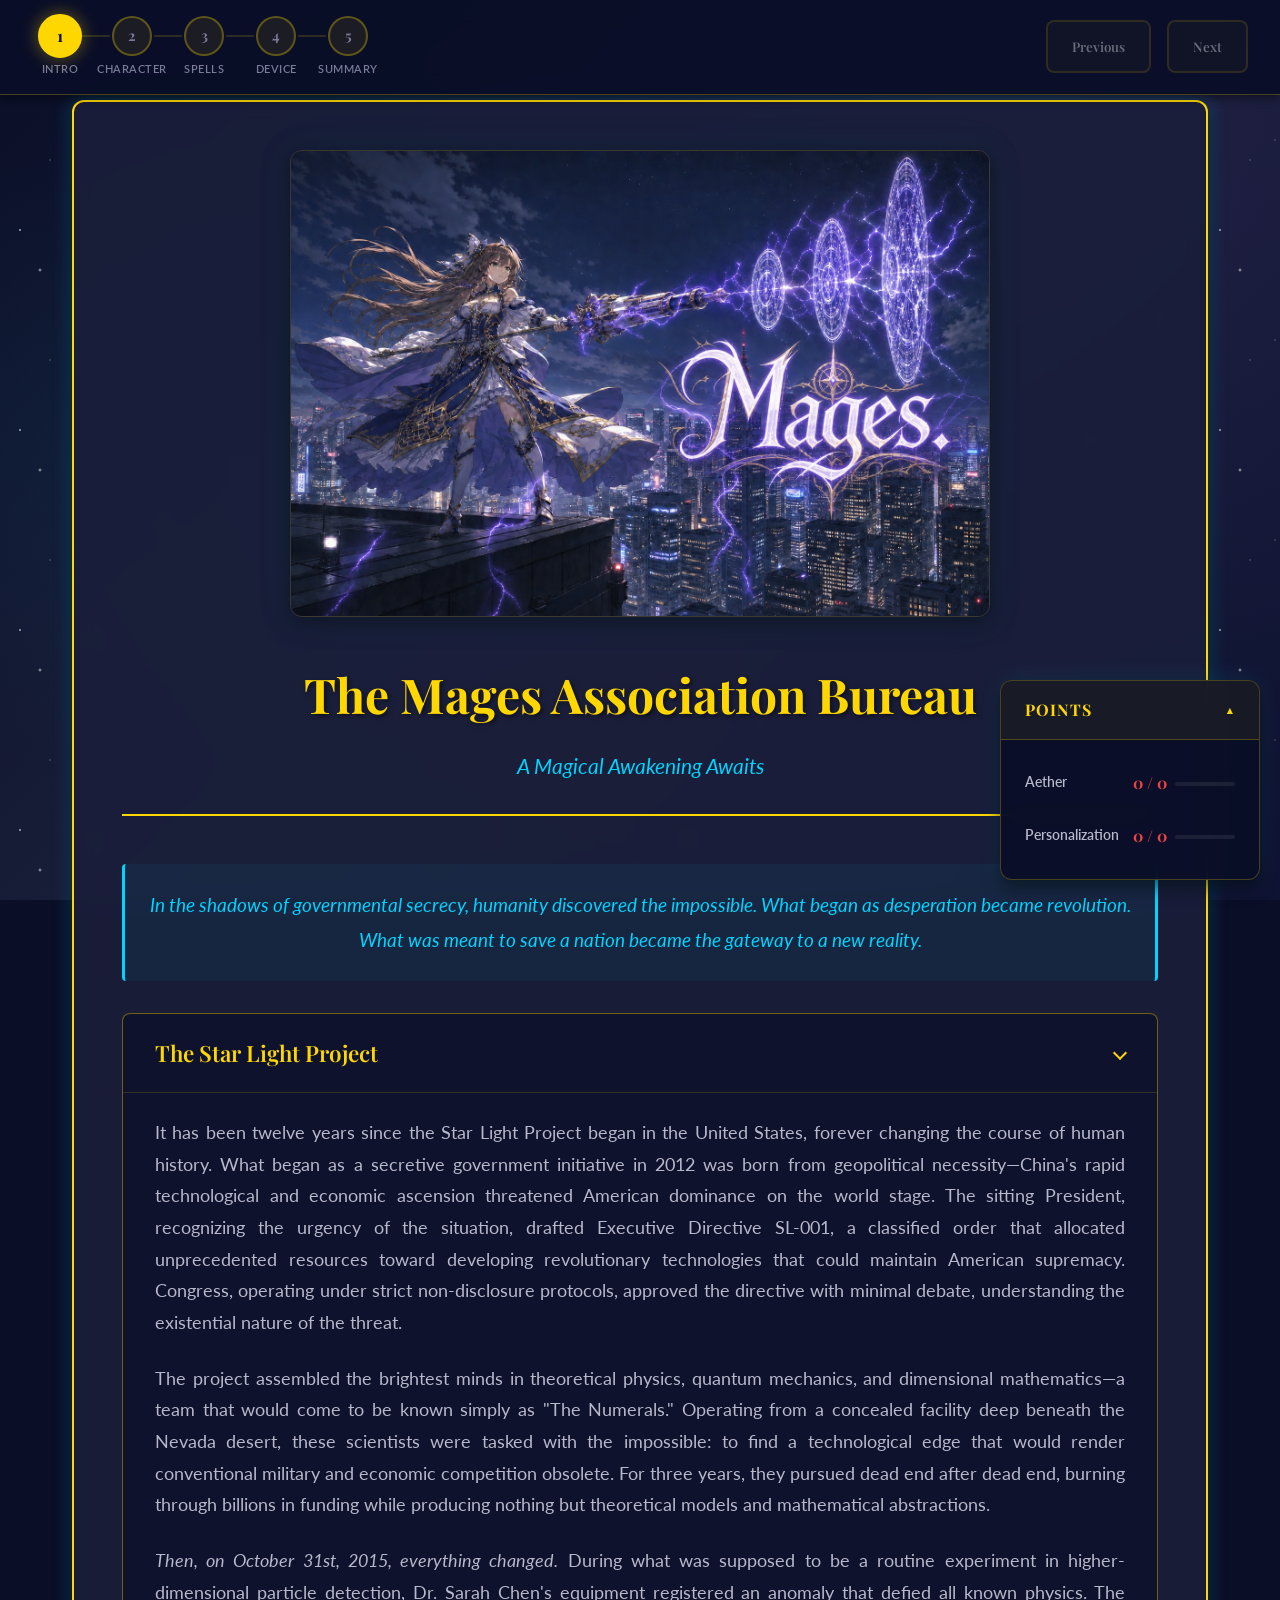
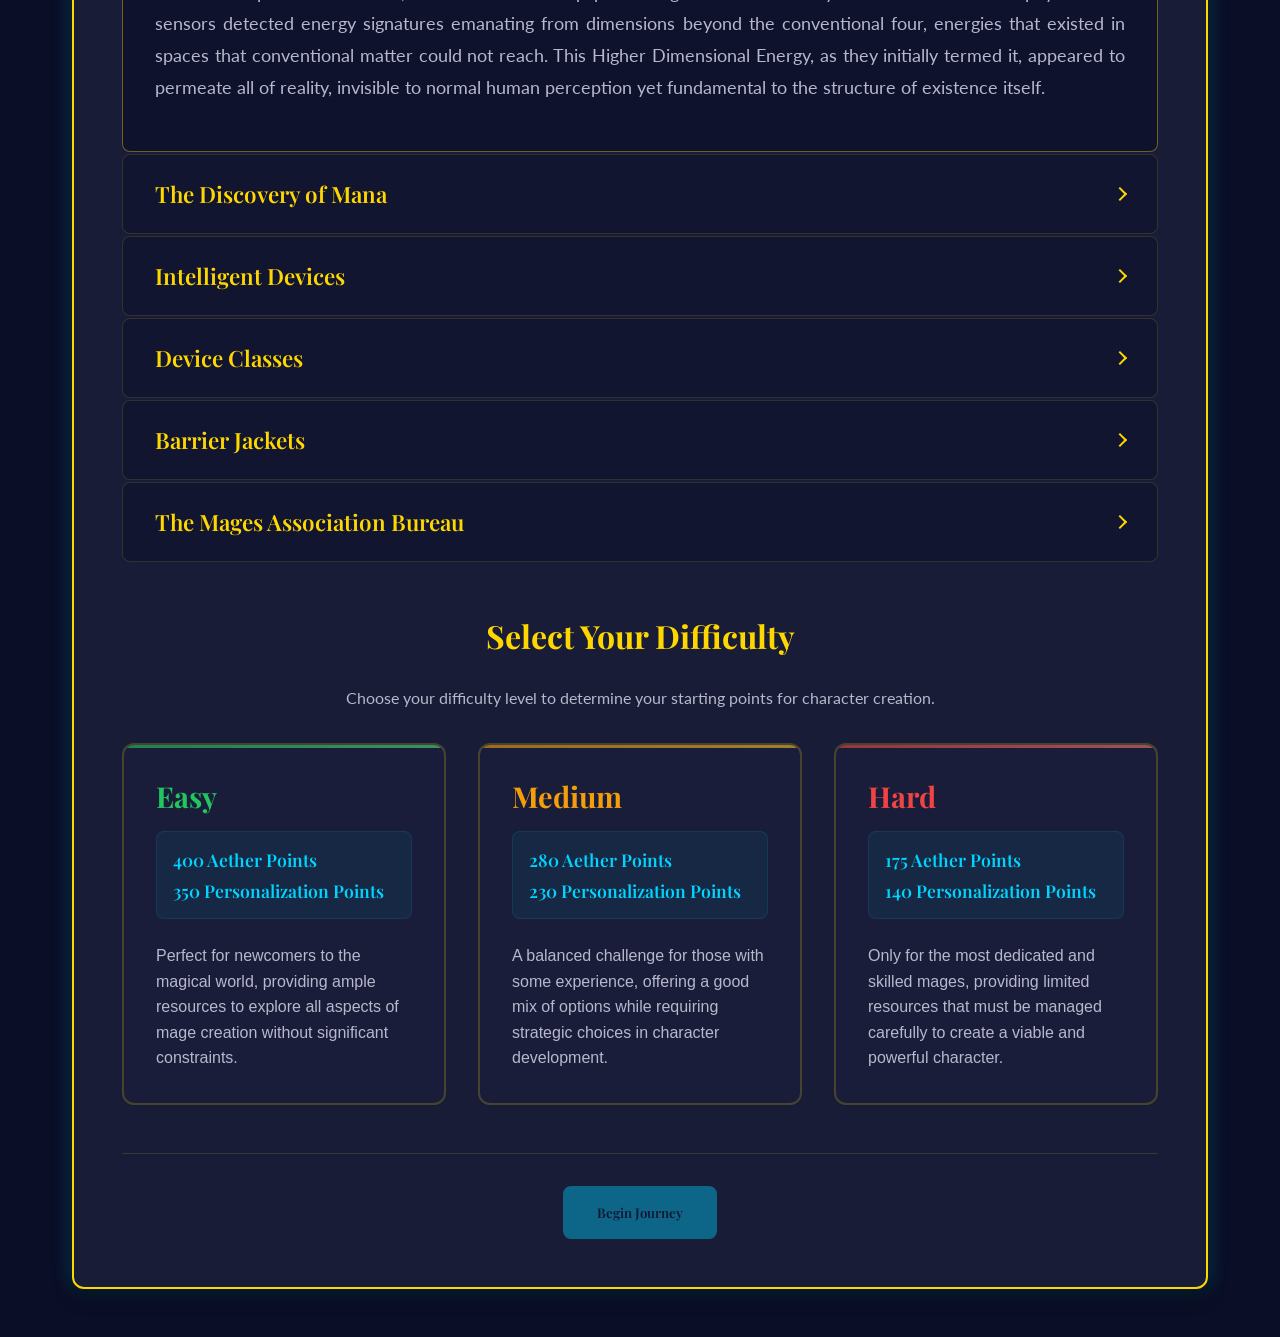
==== commit 61250e5e: "Add reactor rank freebies, device gen free perks, cover art, shape descriptions, and lore-rich react" ====
--- a/index.html
+++ b/index.html
@@ -68,6 +68,7 @@
         <section id="page1" class="page active">
             <div class="page-content">
                 <header class="page-header">
+                    <img src="Mages Cover.png" alt="Mages Cover Art" class="cover-art">
                     <h1>The Mages Association Bureau</h1>
                     <p class="subtitle">A Magical Awakening Awaits</p>
                 </header>
--- a/css/styles.css
+++ b/css/styles.css
@@ -488,6 +488,15 @@
     border-bottom: 1px solid rgba(255, 215, 0, 0.15);
 }
 
+.cover-art {
+    width: 100%;
+    max-width: 700px;
+    border-radius: var(--radius-lg);
+    margin-bottom: var(--spacing-lg);
+    box-shadow: 0 4px 24px rgba(0, 0, 0, 0.5), 0 0 40px rgba(0, 212, 255, 0.08);
+    border: 1px solid rgba(255, 215, 0, 0.15);
+}
+
 .page-header h1 {
     font-family: var(--font-heading);
     font-size: 2.8rem;
@@ -1379,6 +1388,14 @@
     margin-bottom: var(--spacing-md);
 }
 
+.free-tier-label {
+    font-size: 0.75rem;
+    font-weight: 600;
+    color: var(--success);
+    font-family: var(--font-body);
+    vertical-align: middle;
+}
+
 .tier-selector {
     margin-bottom: var(--spacing-md);
 }
@@ -1403,6 +1420,10 @@
 
 .tier-pip.filled.high {
     background: linear-gradient(90deg, var(--accent-gold), var(--accent-gold-light));
+}
+
+.tier-pip.filled.free {
+    background: linear-gradient(90deg, var(--success), #34d399);
 }
 
 .perk-description {
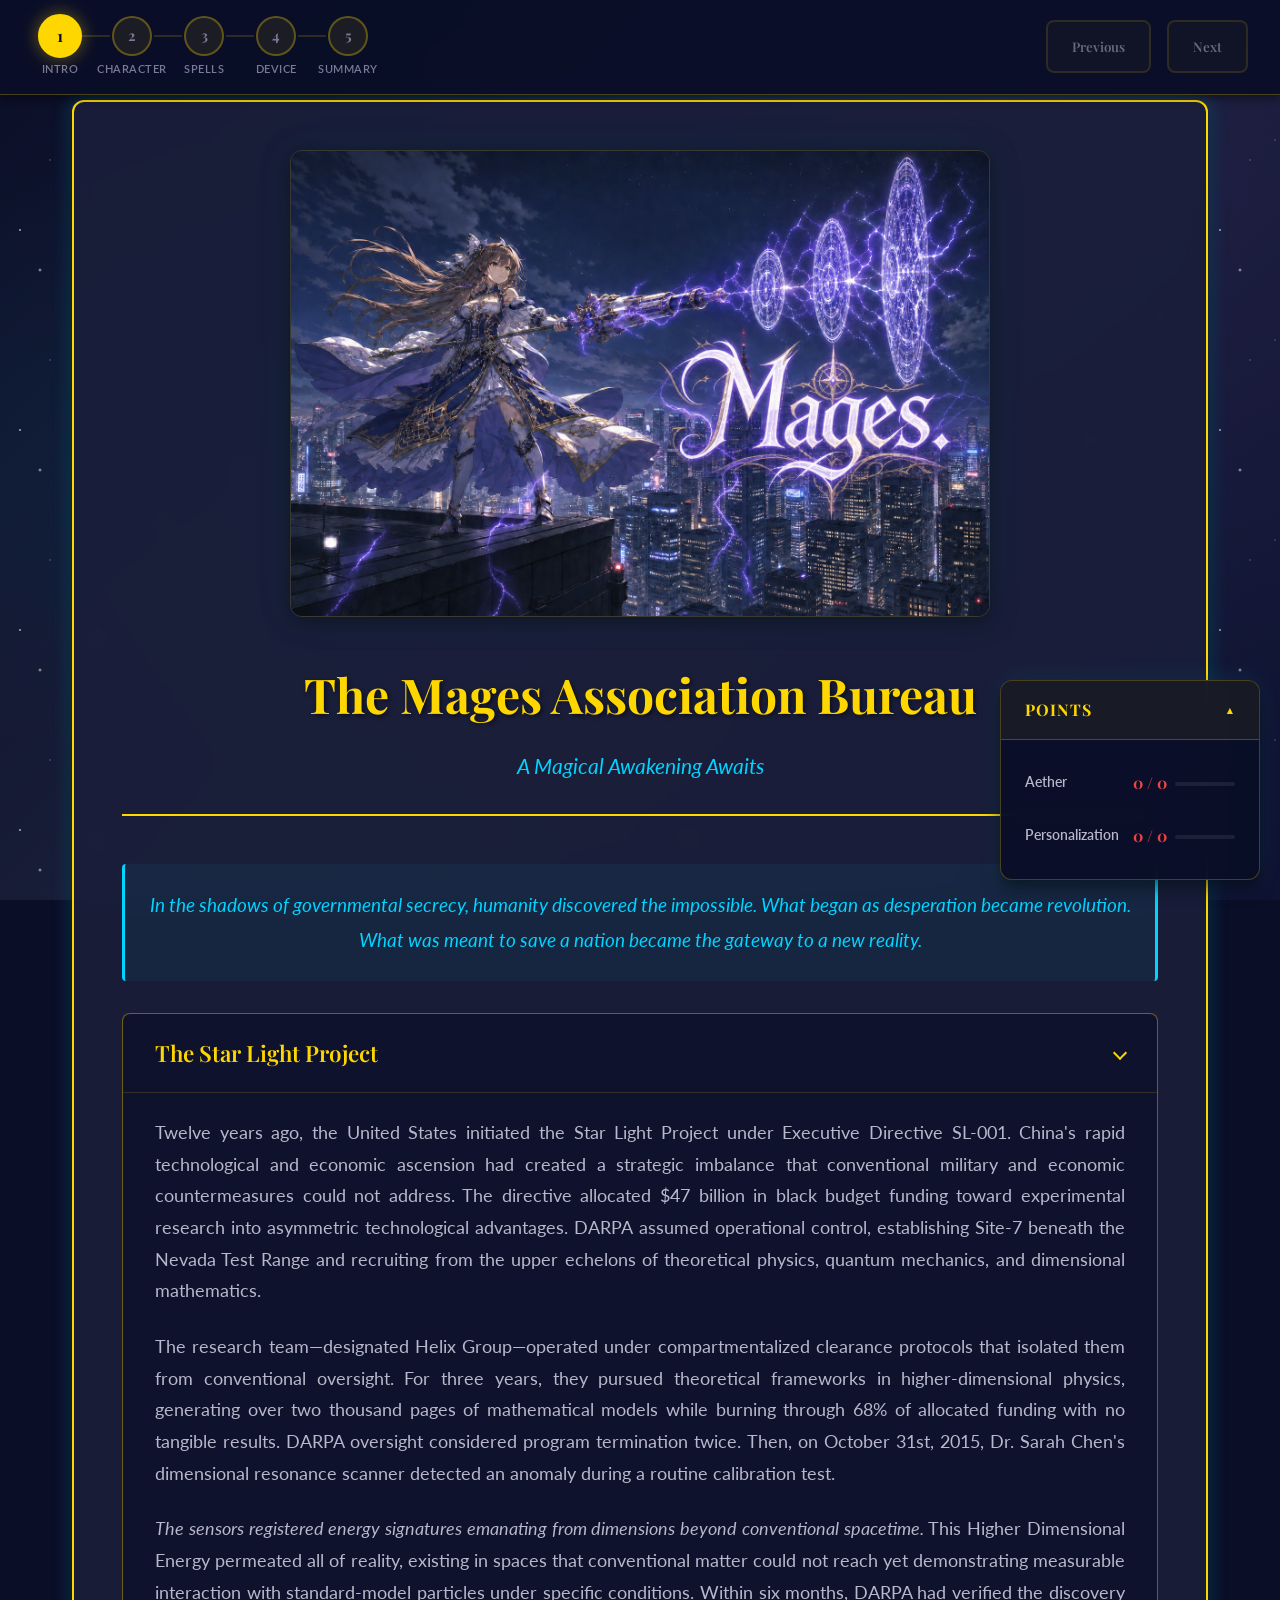
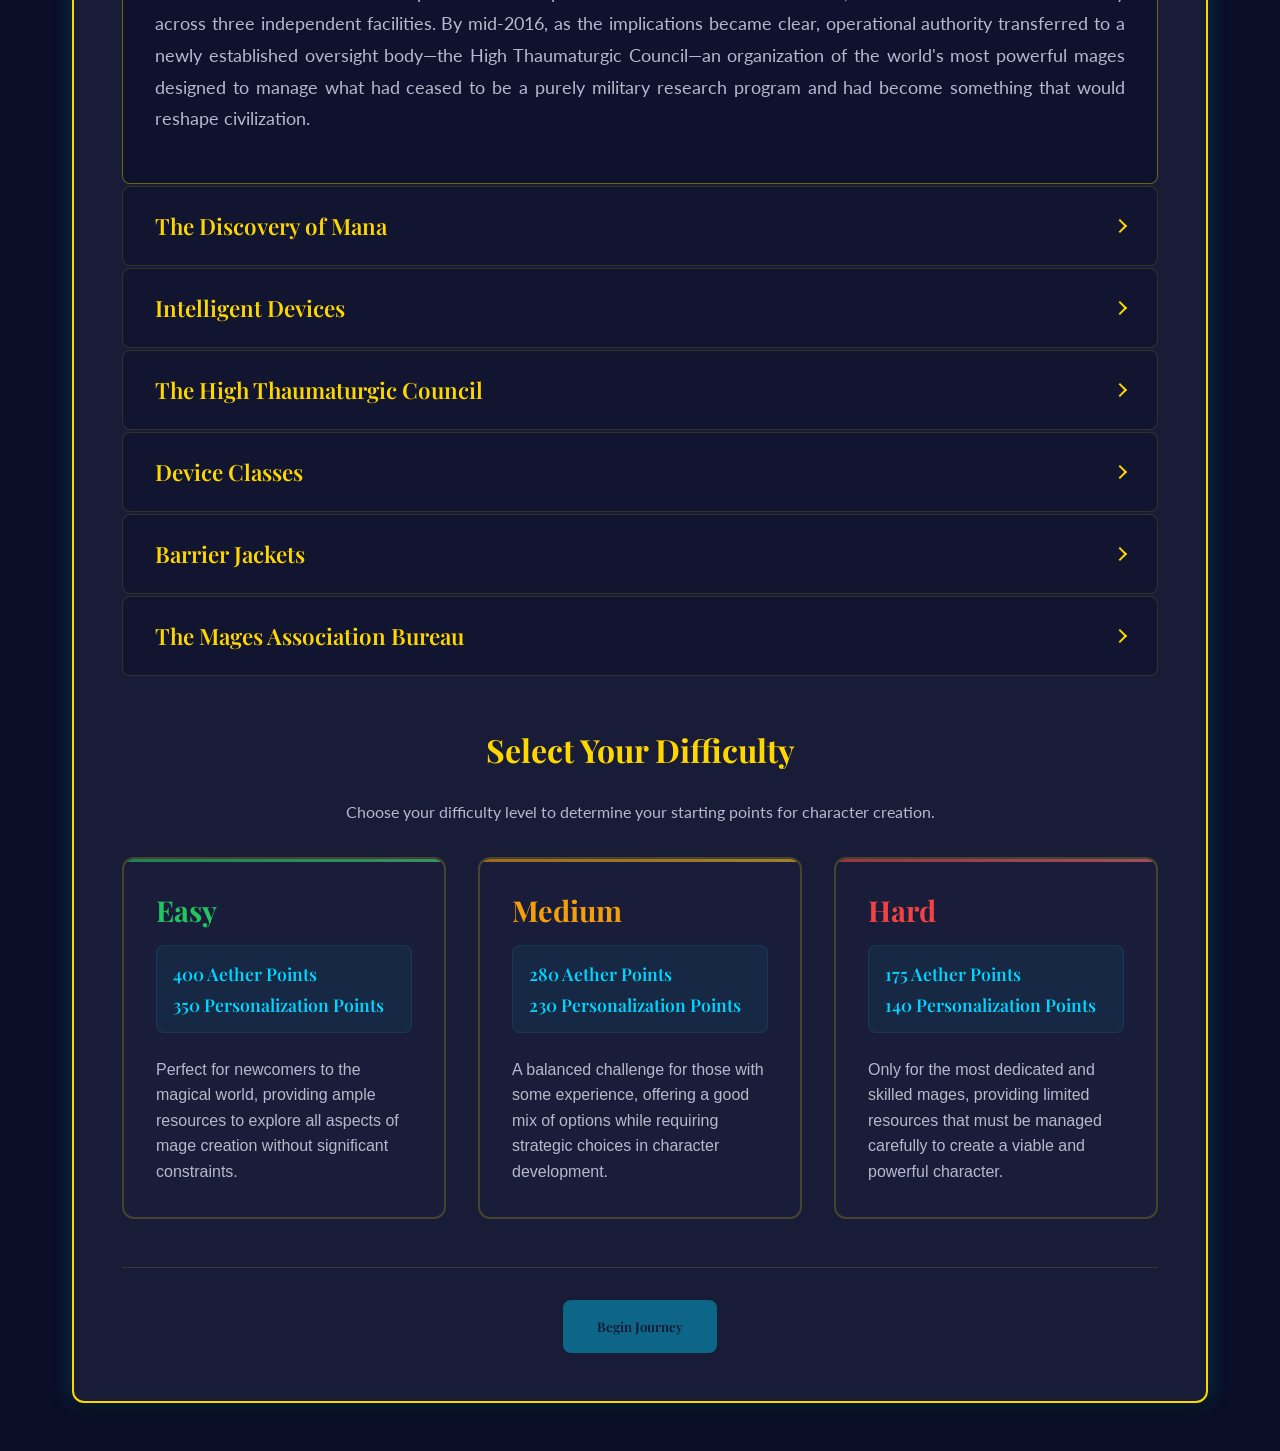
==== commit 3b13faf5: "Complete overhaul: Transform to grounded magitech sci-fi Major Changes: - Lore: Rename 'The Numerals" ====
--- a/index.html
+++ b/index.html
@@ -75,7 +75,7 @@
 
                 <div class="lore-section">
                     <p class="flavor-text"><em>In the shadows of governmental secrecy, humanity discovered the impossible. What began as desperation became revolution. What was meant to save a nation became the gateway to a new reality.</em></p>
-                    
+
                     <div class="accordion">
                         <div class="accordion-item open">
                             <button class="accordion-header">
@@ -85,13 +85,13 @@
                             <div class="accordion-body">
                                 <div class="accordion-content">
                                     <p style="text-align: justify;">
-                                        It has been twelve years since the Star Light Project began in the United States, forever changing the course of human history. What began as a secretive government initiative in 2012 was born from geopolitical necessity—China's rapid technological and economic ascension threatened American dominance on the world stage. The sitting President, recognizing the urgency of the situation, drafted Executive Directive SL-001, a classified order that allocated unprecedented resources toward developing revolutionary technologies that could maintain American supremacy. Congress, operating under strict non-disclosure protocols, approved the directive with minimal debate, understanding the existential nature of the threat.
-                                    </p>
-                                    <p style="text-align: justify;">
-                                        The project assembled the brightest minds in theoretical physics, quantum mechanics, and dimensional mathematics—a team that would come to be known simply as "The Numerals." Operating from a concealed facility deep beneath the Nevada desert, these scientists were tasked with the impossible: to find a technological edge that would render conventional military and economic competition obsolete. For three years, they pursued dead end after dead end, burning through billions in funding while producing nothing but theoretical models and mathematical abstractions.
-                                    </p>
-                                    <p style="text-align: justify;">
-                                        <em>Then, on October 31st, 2015, everything changed.</em> During what was supposed to be a routine experiment in higher-dimensional particle detection, Dr. Sarah Chen's equipment registered an anomaly that defied all known physics. The sensors detected energy signatures emanating from dimensions beyond the conventional four, energies that existed in spaces that conventional matter could not reach. This Higher Dimensional Energy, as they initially termed it, appeared to permeate all of reality, invisible to normal human perception yet fundamental to the structure of existence itself.
+                                        Twelve years ago, the United States initiated the Star Light Project under Executive Directive SL-001. China's rapid technological and economic ascension had created a strategic imbalance that conventional military and economic countermeasures could not address. The directive allocated $47 billion in black budget funding toward experimental research into asymmetric technological advantages. DARPA assumed operational control, establishing Site-7 beneath the Nevada Test Range and recruiting from the upper echelons of theoretical physics, quantum mechanics, and dimensional mathematics.
+                                    </p>
+                                    <p style="text-align: justify;">
+                                        The research team—designated Helix Group—operated under compartmentalized clearance protocols that isolated them from conventional oversight. For three years, they pursued theoretical frameworks in higher-dimensional physics, generating over two thousand pages of mathematical models while burning through 68% of allocated funding with no tangible results. DARPA oversight considered program termination twice. Then, on October 31st, 2015, Dr. Sarah Chen's dimensional resonance scanner detected an anomaly during a routine calibration test.
+                                    </p>
+                                    <p style="text-align: justify;">
+                                        <em>The sensors registered energy signatures emanating from dimensions beyond conventional spacetime.</em> This Higher Dimensional Energy permeated all of reality, existing in spaces that conventional matter could not reach yet demonstrating measurable interaction with standard-model particles under specific conditions. Within six months, DARPA had verified the discovery across three independent facilities. By mid-2016, as the implications became clear, operational authority transferred to a newly established oversight body—the High Thaumaturgic Council—an organization of the world's most powerful mages designed to manage what had ceased to be a purely military research program and had become something that would reshape civilization.
                                     </p>
                                 </div>
                             </div>
@@ -105,16 +105,16 @@
                             <div class="accordion-body">
                                 <div class="accordion-content">
                                     <p style="text-align: justify;">
-                                        The Numerals dedicated themselves to understanding this mysterious energy, eventually developing extraction and containment methods that allowed them to study it in laboratory conditions. What they discovered would revolutionize human understanding of reality itself. This energy—which they eventually termed "Mana," drawing from ancient mythological concepts—possessed properties that seemed to respond to human consciousness and intent. When they exposed volunteer subjects to controlled doses of concentrated Mana, something extraordinary occurred.
-                                    </p>
-                                    <p style="text-align: justify;">
-                                        <em>The human body, it seemed, was already adapted to handle this energy, possessing a dormant organ that awakened upon Mana exposure.</em> Located in the same spatial coordinates as the human heart but existing partially in higher dimensions beyond normal space-time, this organ—designated the Mana Reactor—became active when saturated with sufficient concentrations of Mana. The reactor existed in a superposition state, simultaneously present within the physical body and extending into dimensions that normal matter could not reach, serving as a bridge between conventional reality and the higher dimensions where Mana naturally flowed.
-                                    </p>
-                                    <p style="text-align: justify;">
-                                        Further research revealed that every human possessed this dimensional organ in a dormant state from birth, but its potential capacity varied dramatically between individuals. The Numerals developed a classification system based on the Kabbalistic Tree of Life, ranging from Malkuth (the foundation) to Keter (the crown). This ranking determined not only how much Mana a person's reactor could store but also the rate at which it could absorb ambient Mana from the environment and convert Mana-infused nutrients from food into usable magical energy.
-                                    </p>
-                                    <p style="text-align: justify;">
-                                        <em>A person's rank was immutable, determined at birth by unknown factors that resisted all attempts at artificial enhancement.</em> Training and dedication could optimize a Mana Reactor's efficiency and control, but the fundamental capacity remained fixed. Those born at Keter rank possessed reactors of almost godlike power, capable of storing and manipulating vast quantities of Mana with supernatural efficiency. Meanwhile, those at Malkuth rank, while still far beyond baseline humanity, possessed more modest capabilities that required careful management and strategic thinking to utilize effectively.
+                                        Helix Group developed extraction and containment protocols that allowed controlled study of the energy, which they designated "Mana" after extensive debate over nomenclature. The term carried mythological baggage, but accurately conveyed the energy's responsive properties—it demonstrated measurable reaction to human consciousness and intent under laboratory conditions. When volunteer subjects were exposed to controlled concentrations of extracted Mana in sealed isolation chambers, the energy induced a physiological transformation that existing medical science could not fully explain.
+                                    </p>
+                                    <p style="text-align: justify;">
+                                        <em>The human body possessed a dormant organ that awakened upon Mana exposure.</em> Located in the same spatial coordinates as the heart but existing partially in higher dimensions beyond standard spacetime, this organ—designated the Mana Reactor—became metabolically active when saturated with sufficient concentrations of Mana. The reactor existed in a superposition state, simultaneously present within the physical body and extending into dimensions that normal matter could not reach, serving as a dimensional bridge that allowed higher-dimensional energy to interact with baseline reality through a biological substrate.
+                                    </p>
+                                    <p style="text-align: justify;">
+                                        Further research revealed that every human possessed this dimensional organ in a dormant state from birth, but potential capacity varied by nearly two orders of magnitude between individuals. Helix Group developed a classification system based on the Kabbalistic Tree of Life, ranging from Malkuth (baseline) to Keter (maximum observed capacity). This ranking determined mana storage capacity, ambient absorption rate, and conversion efficiency for dietary mana intake. Genetic screening and dimensional resonance imaging could identify an individual's rank with 94% accuracy, but no method existed to artificially enhance it.
+                                    </p>
+                                    <p style="text-align: justify;">
+                                        <em>Reactor rank was immutable, determined by developmental factors during gestation that current science could not replicate or modify.</em> Training optimized reactor control and discharge efficiency, but fundamental capacity remained fixed. Keter-rank individuals demonstrated reactor capacities roughly 70 times baseline Malkuth capacity, with proportionally enhanced absorption and conversion rates. This created a strategic problem—the distribution of reactor ranks across the population was random, uncontrollable, and created a new axis of human capability that no existing social or military structure was designed to accommodate.
                                     </p>
                                 </div>
                             </div>
@@ -128,25 +128,155 @@
                             <div class="accordion-body">
                                 <div class="accordion-content">
                                     <p style="text-align: justify;">
-                                        As the research progressed, the Numerals encountered a critical limitation that threatened to render their discovery useless for practical applications. While the Mana Reactor could store and generate magical energy, the human brain proved catastrophically inadequate for the task of manipulating that energy to produce desired effects in normal space. <em>The mental calculations required to shape raw Mana into functional phenomena exceeded human cognitive capacity by several orders of magnitude.</em> Early volunteers who attempted to manually direct their Mana suffered from severe neural degradation, experiencing seizures, brain hemorrhaging, and permanent cognitive damage from the strain.
-                                    </p>
-                                    <p style="text-align: justify;">
-                                        The solution came from an unexpected collaboration between the magical research team and the artificial intelligence division. They developed the Intelligent Device: a palm-sized magitech construct that served as an external processing unit for magical operations. Each Intelligent Device contained an advanced Artificial General Intelligence specifically designed to handle the complex calculations required for Mana manipulation. Through a bonding process that integrated the device with both the user's genetic signature and their Mana Reactor's unique energy pattern, the device became an extension of the mage themselves, responding to thought and intent with perfect synchronization.
-                                    </p>
-                                    <p style="text-align: justify;">
-                                        <em>Without an Intelligent Device, a mage was essentially powerless, capable only of sensing Mana but unable to shape it into practical effects.</em> The device translated the mage's intentions into precise mathematical formulas called "Spell Routines"—complex programs that manipulated Mana to achieve specific phenomena in real space. These Spell Routines were classified using a ten-tier system that ranked them by three primary factors: effective range, destructive potential, and "weave" (the complexity and sophistication of the spell's construction and effects).
-                                    </p>
-                                    <p style="text-align: justify;">
-                                        Tier 1 spells represented everyday conveniences—minor effects like creating small flames for lighting cigarettes, generating brief bursts of light, or cleaning small areas through magical manipulation. At the opposite end of the spectrum, Tier 10 spells represented weapons of mass destruction capable of leveling cities, manipulating weather systems on continental scales, or even warping the fabric of space-time itself. The tier system provided a universal standard for evaluating magical capabilities and establishing appropriate security protocols for different spell classifications.
-                                    </p>
-                                    <p style="text-align: justify;">
-                                        <em>The evolution of Intelligent Device technology has progressed through five distinct generations, each representing quantum leaps in capability.</em> First Generation devices, classified as Civilian-grade, provided basic spell routine execution suitable for everyday magical tasks but lacked the processing power or sophisticated materials for serious combat applications. These devices formed the backbone of civilian magical infrastructure, allowing ordinary awakened humans to incorporate magic into their daily lives without requiring extensive training or exceptional Mana Reactor capacity.
-                                    </p>
-                                    <p style="text-align: justify;">
-                                        Second and Third Generation devices marked the transition into professional-grade equipment, incorporating advanced materials, enhanced processing architectures, and more sophisticated AGI systems. These generations found widespread adoption among magical law enforcement, private security companies, and mid-tier military applications. Fourth Generation devices represented the cutting edge of mass-produced magical technology, featuring quantum-enhanced processing, neural interface capabilities, and AGI systems sophisticated enough to engage in complex strategic planning and autonomous operation in limited circumstances.
-                                    </p>
-                                    <p style="text-align: justify;">
-                                        <em>Fifth Generation devices, however, existed in a category beyond conventional understanding.</em> These experimental units incorporated technologies that seemed to border on science fiction: self-evolving AGI with near-sentient intelligence, materials with programmable physical properties at the molecular level, and processing capabilities that approached the theoretical limits of magical computation. Only a handful of Fifth Generation devices existed, reserved for the most elite mages or experimental research programs pushing the boundaries of what magical technology could achieve.
+                                        As research progressed, Helix Group encountered a critical limitation. While the Mana Reactor could store and generate dimensional energy, the human brain lacked the processing architecture to manipulate that energy into targeted effects in normal space. <em>The calculations required to shape raw Mana into functional phenomena exceeded human cognitive capacity by three to four orders of magnitude.</em> Early volunteers who attempted manual mana manipulation suffered severe neural degradation—seizures, hemorrhaging, and permanent cognitive damage from computational strain that biological neurons could not sustain.
+                                    </p>
+                                    <p style="text-align: justify;">
+                                        The solution emerged from collaboration between Helix Group and DARPA's artificial intelligence division. They developed the Intelligent Device: a palm-sized magitech construct serving as an external processing unit for mana operations. Each device contained a specialized Artificial General Intelligence designed to handle the dimensional mathematics required for mana manipulation. A bonding protocol integrated the device with the user's genetic signature and their reactor's unique energy pattern, creating a neural interface that responded to conscious intent with sub-100-millisecond latency.
+                                    </p>
+                                    <p style="text-align: justify;">
+                                        <em>Without an Intelligent Device, awakened individuals were functionally powerless, capable of sensing mana but unable to shape it into measurable effects.</em> The device translated user intent into Spell Routines—complex mathematical programs that manipulated mana to produce specific phenomena in baseline reality. These routines were classified using a ten-tier system ranking them by effective range, energy throughput, and computational complexity (referred to as "weave"). Tier 1 spells operated at room scale with minimal energy expenditure—lighting fires, generating illumination, basic kinetic manipulation. Tier 10 spells represented strategic weapons with city-scale ranges, megajoule energy outputs, and computational requirements that stressed even fourth-generation device architectures.
+                                    </p>
+                                    <p style="text-align: justify;">
+                                        <em>Intelligent Device technology has progressed through five distinct generations.</em> First Generation devices, classified as Civilian-grade, provided basic spell routine execution suitable for everyday applications but lacked the processing power or material science for combat-grade operations. These devices formed the backbone of civilian magical infrastructure—64% of awakened individuals in the United States operate First Generation devices as of 2024. Second and Third Generation devices marked the transition to professional-grade equipment, incorporating hardened materials, enhanced processing architectures, and more sophisticated AGI systems capable of limited autonomous operation.
+                                    </p>
+                                    <p style="text-align: justify;">
+                                        Fourth Generation devices represented the current cutting edge of mass-produced magical technology. They featured quantum-enhanced processing cores, direct neural interface capabilities, and AGI systems sophisticated enough for complex tactical planning and semi-autonomous operation in contested environments. Production costs limited Fourth Generation deployment primarily to elite military units and high-value corporate security applications. Fifth Generation devices remained experimental—fewer than thirty units existed worldwide, incorporating self-evolving AGI architectures, programmable metamaterials, and processing capabilities that approached theoretical limits imposed by dimensional physics. Access to Fifth Generation technology required Council authorization and served as a strategic asset in its own right.
+                                    </p>
+                                </div>
+                            </div>
+                        </div>
+
+                        <div class="accordion-item">
+                            <button class="accordion-header">
+                                <span>The High Thaumaturgic Council</span>
+                                <span class="accordion-chevron"></span>
+                            </button>
+                            <div class="accordion-body">
+                                <div class="accordion-content">
+                                    <p style="text-align: justify;">
+                                        <em>When DARPA transferred operational authority over magical research in 2016, they did not hand control to bureaucrats or politicians.</em> The nascent magical community had already produced individuals of extraordinary power—mages whose reactor capacities and combat capabilities exceeded anything conventional military force could contain. The solution was unprecedented: operational authority would rest with those who possessed the power to enforce their decisions. Thus formed the High Thaumaturgic Council, composed of ten seats, each held by one of the world's most powerful mages.
+                                    </p>
+                                    <p style="text-align: justify;">
+                                        The Council's legal mandate placed them answerable only to the President of the United States, with authority to oversee all magical research, policy formulation, and strategic deployment of magical assets. However, the founding charter included an unprecedented provision: the Council retained constitutional authority to intervene should the President abuse executive power in magical matters, effectively making them a fourth branch of government for all matters concerning dimensional energy. This arrangement reflected a pragmatic reality—no conventional authority possessed the capability to compel obedience from a Keter-rank mage operating Fifth Generation equipment.
+                                    </p>
+                                    <p style="text-align: justify;">
+                                        <em>Council seats were not appointed through political process but earned through demonstrated capability, magical power, and contribution to dimensional research.</em> The First Seat held final authority on all Council decisions, requiring a unanimous vote of the remaining nine seats to override. Each Council member maintained personal research programs, commanded substantial resources, and represented different specializations within magical theory and practice. Their decisions shaped everything from civilian awakening protocols to military deployment doctrines to the fundamental direction of magical research itself.
+                                    </p>
+
+                                    <h3 style="margin-top: 1.5em; margin-bottom: 1em; font-family: 'Playfair Display', serif; color: #d4af37;">Council Composition</h3>
+
+                                    <div style="margin-top: 1.5em; padding: 1em; background: rgba(0,0,0,0.3); border-left: 3px solid #d4af37;">
+                                        <h4 style="color: #d4af37; margin-top: 0;">First Seat: Archmage Seraphine Winslow</h4>
+                                        <p style="text-align: justify; margin-bottom: 0.5em;"><strong>Rank:</strong> Keter (70x baseline capacity, representing the practical ceiling of human magical potential)</p>
+                                        <p style="text-align: justify; margin-bottom: 0.5em;"><strong>Role:</strong> Council Chair, final authority on all magical policy and research direction</p>
+                                        <p style="text-align: justify; margin-bottom: 0.5em;"><strong>Specialization:</strong> Abstract/conceptual magic, higher-dimensional theory, reality manipulation</p>
+                                        <p style="text-align: justify; margin-bottom: 0.5em;"><strong>Device:</strong> Fifth Generation grimoire-type (designation: "Akashic Index")</p>
+                                        <p style="text-align: justify;">
+                                            Former lead theoretical physicist for Helix Group, Winslow became the first human to achieve Keter rank through a controlled rank-up event—a phenomenon where extreme magical stress during reactor development pushes capacity beyond genetic baseline. Her research into conceptual manipulation and dimensional mathematics remains classified at the highest levels. Winslow's combat capabilities remain largely theoretical; no peer-level opponent has survived engagement long enough to provide actionable intelligence. She approaches magical research with the precision of a physicist and the vision of a revolutionary, viewing current magical theory as merely the foundation for capabilities humanity has yet to imagine.
+                                        </p>
+                                    </div>
+
+                                    <div style="margin-top: 1em; padding: 1em; background: rgba(0,0,0,0.3); border-left: 3px solid #d4af37;">
+                                        <h4 style="color: #d4af37; margin-top: 0;">Second Seat: Master Chen Zhao</h4>
+                                        <p style="text-align: justify; margin-bottom: 0.5em;"><strong>Rank:</strong> Chokhmah (90 PP)</p>
+                                        <p style="text-align: justify; margin-bottom: 0.5em;"><strong>Role:</strong> Director of Combat Applications and Military Integration</p>
+                                        <p style="text-align: justify; margin-bottom: 0.5em;"><strong>Specialization:</strong> Elemental magic, large-scale battlefield control, combined arms doctrine</p>
+                                        <p style="text-align: justify; margin-bottom: 0.5em;"><strong>Device:</strong> Fifth Generation staff-type (designation: "Heaven's Mandate")</p>
+                                        <p style="text-align: justify;">
+                                            Defector from the Chinese magical warfare program, Chen brought with him complete documentation of their research into mass combat applications of dimensional energy. His tactical acumen transformed magical warfare from individual dueling to coordinated combined-arms operations. Chen's elemental manipulation operates at strategic scale—he can generate weather systems, redirect rivers, or create firestorms that consume square kilometers.
+                                        </p>
+                                    </div>
+
+                                    <div style="margin-top: 1em; padding: 1em; background: rgba(0,0,0,0.3); border-left: 3px solid #d4af37;">
+                                        <h4 style="color: #d4af37; margin-top: 0;">Third Seat: Dr. Yuki Takamura</h4>
+                                        <p style="text-align: justify; margin-bottom: 0.5em;"><strong>Rank:</strong> Binah (80 PP)</p>
+                                        <p style="text-align: justify; margin-bottom: 0.5em;"><strong>Role:</strong> Chief Medical Researcher, Biological Integration Specialist</p>
+                                        <p style="text-align: justify; margin-bottom: 0.5em;"><strong>Specialization:</strong> Healing magic, biological manipulation, reactor physiology</p>
+                                        <p style="text-align: justify; margin-bottom: 0.5em;"><strong>Device:</strong> Fifth Generation hybrid grimoire-scepter (designation: "Caduceus Protocol")</p>
+                                        <p style="text-align: justify;">
+                                            Former trauma surgeon who pioneered magical healing techniques that operate at the cellular level. Takamura's research into reactor biology enabled the controlled awakening protocols used worldwide. Her healing capabilities extend beyond mere tissue repair to genetic-level correction, disease eradication, and even limited age regression, though the ethical implications of the latter remain fiercely debated.
+                                        </p>
+                                    </div>
+
+                                    <div style="margin-top: 1em; padding: 1em; background: rgba(0,0,0,0.3); border-left: 3px solid #d4af37;">
+                                        <h4 style="color: #d4af37; margin-top: 0;">Fourth Seat: Commander Victor Reyes</h4>
+                                        <p style="text-align: justify; margin-bottom: 0.5em;"><strong>Rank:</strong> Chesed (70 PP)</p>
+                                        <p style="text-align: justify; margin-bottom: 0.5em;"><strong>Role:</strong> Director of Magical Law Enforcement, MAB Oversight</p>
+                                        <p style="text-align: justify; margin-bottom: 0.5em;"><strong>Specialization:</strong> Anti-mage combat, suppression fields, investigative magic</p>
+                                        <p style="text-align: justify; margin-bottom: 0.5em;"><strong>Device:</strong> Fourth Generation armament-type (designation: "Justicar's Edge")</p>
+                                        <p style="text-align: justify;">
+                                            Former Navy SEAL who awakened during a classified operation, Reyes built the MAB from the ground up. His specialization in counter-magic techniques makes him uniquely dangerous to rogue mages despite his comparatively lower reactor rank. Reyes maintains that law applies equally to all awakened individuals regardless of power, a philosophy that has put him at odds with more radical Council members but earned grudging respect from the magical community.
+                                        </p>
+                                    </div>
+
+                                    <div style="margin-top: 1em; padding: 1em; background: rgba(0,0,0,0.3); border-left: 3px solid #d4af37;">
+                                        <h4 style="color: #d4af37; margin-top: 0;">Fifth Seat: Professor Amara Okonkwo</h4>
+                                        <p style="text-align: justify; margin-bottom: 0.5em;"><strong>Rank:</strong> Geburah (60 PP)</p>
+                                        <p style="text-align: justify; margin-bottom: 0.5em;"><strong>Role:</strong> Director of Dimensional Research, Theoretical Applications Lead</p>
+                                        <p style="text-align: justify; margin-bottom: 0.5em;"><strong>Specialization:</strong> Spatial manipulation, teleportation, dimensional mathematics</p>
+                                        <p style="text-align: justify; margin-bottom: 0.5em;"><strong>Device:</strong> Fifth Generation calculation-type (designation: "Tesseract Engine")</p>
+                                        <p style="text-align: justify;">
+                                            Nigerian-born mathematician whose doctoral thesis on higher-dimensional topology became foundational to modern magical theory. Okonkwo's spatial manipulation capabilities enable instantaneous transportation across continental distances and creation of pocket dimensions for storage or containment. Her research into dimensional barriers led to breakthrough advancements in defensive magic that protect civilian population centers.
+                                        </p>
+                                    </div>
+
+                                    <div style="margin-top: 1em; padding: 1em; background: rgba(0,0,0,0.3); border-left: 3px solid #d4af37;">
+                                        <h4 style="color: #d4af37; margin-top: 0;">Sixth Seat: Magister Klaus Reinhardt</h4>
+                                        <p style="text-align: justify; margin-bottom: 0.5em;"><strong>Rank:</strong> Chesed (70 PP)</p>
+                                        <p style="text-align: justify; margin-bottom: 0.5em;"><strong>Role:</strong> Director of International Relations, European Liaison</p>
+                                        <p style="text-align: justify; margin-bottom: 0.5em;"><strong>Specialization:</strong> Barrier construction, defensive arrays, strategic wards</p>
+                                        <p style="text-align: justify; margin-bottom: 0.5em;"><strong>Device:</strong> Fourth Generation armament-type (designation: "Aegis Eternal")</p>
+                                        <p style="text-align: justify;">
+                                            Former German GSG-9 operator who pioneered layered defensive ward systems that protect critical infrastructure. Reinhardt coordinates with European magical authorities to maintain the fragile international cooperation necessary for global magical stability. His defensive constructs are considered theoretically impenetrable below Tier 9 assault capabilities, making him invaluable for protecting high-value targets and secure facilities.
+                                        </p>
+                                    </div>
+
+                                    <div style="margin-top: 1em; padding: 1em; background: rgba(0,0,0,0.3); border-left: 3px solid #d4af37;">
+                                        <h4 style="color: #d4af37; margin-top: 0;">Seventh Seat: Archon Dmitri Volkov</h4>
+                                        <p style="text-align: justify; margin-bottom: 0.5em;"><strong>Rank:</strong> Binah (80 PP)</p>
+                                        <p style="text-align: justify; margin-bottom: 0.5em;"><strong>Role:</strong> Director of Strategic Assets, Weapons Development Oversight</p>
+                                        <p style="text-align: justify; margin-bottom: 0.5em;"><strong>Specialization:</strong> Energy projection, strategic bombardment, weapons integration</p>
+                                        <p style="text-align: justify; margin-bottom: 0.5em;"><strong>Device:</strong> Fifth Generation artillery-type (designation: "Tsar Protocol")</p>
+                                        <p style="text-align: justify;">
+                                            Russian former nuclear physicist who transitioned to magical weapons development. Volkov's research into mana-based strategic weapons created alternatives to nuclear arsenals that offer equivalent destructive capability with far greater precision and control. His bombardment capabilities approach tactical nuclear yields but can be deployed with surgical precision, making him both essential to strategic deterrence and deeply feared by conventional military planners.
+                                        </p>
+                                    </div>
+
+                                    <div style="margin-top: 1em; padding: 1em; background: rgba(0,0,0,0.3); border-left: 3px solid #d4af37;">
+                                        <h4 style="color: #d4af37; margin-top: 0;">Eighth Seat: Sage Priya Sharma</h4>
+                                        <p style="text-align: justify; margin-bottom: 0.5em;"><strong>Rank:</strong> Chokhmah (90 PP)</p>
+                                        <p style="text-align: justify; margin-bottom: 0.5em;"><strong>Role:</strong> Director of Civilian Integration, Public Awakening Programs</p>
+                                        <p style="text-align: justify; margin-bottom: 0.5em;"><strong>Specialization:</strong> Enhancement magic, mass ritual coordination, public education</p>
+                                        <p style="text-align: justify; margin-bottom: 0.5em;"><strong>Device:</strong> Fourth Generation support-type (designation: "Lotus Mandala")</p>
+                                        <p style="text-align: justify;">
+                                            Indian social scientist who revolutionized civilian magical education and safe awakening protocols. Sharma's research into group magical dynamics enabled the mass awakening programs that brought magic to hundreds of thousands safely. Her enhancement capabilities can temporarily elevate the performance of entire teams simultaneously, making her essential to large-scale magical operations that require coordination across dozens of participants.
+                                        </p>
+                                    </div>
+
+                                    <div style="margin-top: 1em; padding: 1em; background: rgba(0,0,0,0.3); border-left: 3px solid #d4af37;">
+                                        <h4 style="color: #d4af37; margin-top: 0;">Ninth Seat: Artificer Kenji Matsumoto</h4>
+                                        <p style="text-align: justify; margin-bottom: 0.5em;"><strong>Rank:</strong> Geburah (60 PP)</p>
+                                        <p style="text-align: justify; margin-bottom: 0.5em;"><strong>Role:</strong> Director of Device Engineering, Manufacturing Oversight</p>
+                                        <p style="text-align: justify; margin-bottom: 0.5em;"><strong>Specialization:</strong> Magitech engineering, device optimization, artificial intelligence integration</p>
+                                        <p style="text-align: justify; margin-bottom: 0.5em;"><strong>Device:</strong> Fifth Generation custom crafting-type (designation: "Forge of Hephaestus")</p>
+                                        <p style="text-align: justify;">
+                                            Japanese robotics engineer who led the development of Third through Fifth Generation Intelligent Device architectures. Matsumoto's understanding of the intersection between magic and technology is unparalleled; he can analyze any device's construction and capabilities through direct examination and has personally crafted all experimental Sixth Generation prototypes. His work ensures that every awakened mage can access equipment appropriate to their capabilities.
+                                        </p>
+                                    </div>
+
+                                    <div style="margin-top: 1em; padding: 1em; background: rgba(0,0,0,0.3); border-left: 3px solid #d4af37;">
+                                        <h4 style="color: #d4af37; margin-top: 0;">Tenth Seat: Oracle Fatima Al-Rashid</h4>
+                                        <p style="text-align: justify; margin-bottom: 0.5em;"><strong>Rank:</strong> Chesed (70 PP)</p>
+                                        <p style="text-align: justify; margin-bottom: 0.5em;"><strong>Role:</strong> Director of Intelligence Operations, Threat Assessment</p>
+                                        <p style="text-align: justify; margin-bottom: 0.5em;"><strong>Specialization:</strong> Divination, information warfare, predictive analysis</p>
+                                        <p style="text-align: justify; margin-bottom: 0.5em;"><strong>Device:</strong> Fourth Generation sensory-type (designation: "All-Seeing Eye")</p>
+                                        <p style="text-align: justify;">
+                                            Saudi intelligence analyst whose awakening manifested unprecedented divination capabilities. Al-Rashid's precognitive abilities operate through probability analysis and temporal resonance rather than deterministic future-sight, allowing her to identify likely threat vectors before they fully materialize. Her intelligence network spans the globe, combining magical surveillance with conventional tradecraft to maintain awareness of threats to magical stability. Every major Council decision passes through her threat assessment before implementation.
+                                        </p>
+                                    </div>
+
+                                    <p style="text-align: justify; margin-top: 1.5em;">
+                                        <em>The High Thaumaturgic Council represents humanity's attempt to govern the ungovernable—to impose order on power that transcends conventional authority structures.</em> Their decisions shape the fate of millions, their research pushes the boundaries of reality itself, and their very existence serves as both protection and warning. They are humanity's greatest defense against magical threats and, should they choose, its most terrifying danger. Every awakened mage exists within the framework they have created, subject to laws they enforce, using devices they approve, following protocols they establish. The Council is not simply an organization—it is the foundation upon which the entire magical world rests.
                                     </p>
                                 </div>
                             </div>
@@ -583,7 +713,7 @@
                     <div class="category-tabs">
                         <button class="tab-btn active" data-category="physical">Physical</button>
                         <button class="tab-btn" data-category="elemental">Elemental</button>
-                        <button class="tab-btn" data-category="esoteric">Esoteric</button>
+                        <button class="tab-btn" data-category="abstract">Abstract</button>
                     </div>
 
                     <div class="category-content" id="spellContent">
@@ -812,7 +942,7 @@
     <!-- Spell Data - All spells organized by category -->
     <script src="js/spells-physical.js"></script>
     <script src="js/spells-elemental.js"></script>
-    <script src="js/spells-esoteric.js"></script>
+    <script src="js/spells-abstract.js"></script>
     <script src="js/class-adaptations.js"></script>
     <script src="js/navigation.js"></script>
     <script src="js/custom-selects.js"></script>
--- a/css/styles.css
+++ b/css/styles.css
@@ -48,13 +48,13 @@
     --elemental-bg: rgba(0, 180, 216, 0.08);
     --elemental-border: rgba(0, 180, 216, 0.5);
 
-    /* Category Colors - Esoteric (violet/magenta) */
-    --esoteric-accent: #a855f7;
-    --esoteric-accent-light: #c084fc;
-    --esoteric-accent-dark: #7e22ce;
-    --esoteric-accent-rgb: 168, 85, 247;
-    --esoteric-bg: rgba(168, 85, 247, 0.08);
-    --esoteric-border: rgba(168, 85, 247, 0.5);
+    /* Category Colors - Abstract (violet/magenta) */
+    --abstract-accent: #a855f7;
+    --abstract-accent-light: #c084fc;
+    --abstract-accent-dark: #7e22ce;
+    --abstract-accent-rgb: 168, 85, 247;
+    --abstract-bg: rgba(168, 85, 247, 0.08);
+    --abstract-border: rgba(168, 85, 247, 0.5);
 
     /* Difficulty Colors */
     --easy-accent: #22c55e;
@@ -1490,8 +1490,17 @@
     box-shadow: 0 0 16px rgba(var(--elemental-accent-rgb), 0.4);
 }
 
-.tab-btn[data-category="esoteric"] {
-    border-color: var(--esoteric-border);
+.tab-btn[data-category="abstract"] {
+    border-color: var(--abstract-border);
+}
+.tab-btn[data-category="abstract"]:hover {
+    border-color: var(--abstract-accent);
+    background: var(--abstract-bg);
+}
+.tab-btn[data-category="abstract"].active {
+    background: var(--abstract-accent);
+    border-color: var(--abstract-accent);
+    box-shadow: 0 0 16px rgba(var(--abstract-accent-rgb), 0.4);
 }
 .tab-btn[data-category="esoteric"]:hover {
     border-color: var(--esoteric-accent);
@@ -1582,11 +1591,11 @@
     box-shadow: 0 4px 16px rgba(var(--elemental-accent-rgb), 0.2);
 }
 
-.spell-card[data-spell-category="esoteric"] { border-color: var(--esoteric-border); }
-.spell-card[data-spell-category="esoteric"]::before { background: var(--esoteric-accent); }
-.spell-card[data-spell-category="esoteric"]:hover {
-    border-color: var(--esoteric-accent);
-    box-shadow: 0 4px 16px rgba(var(--esoteric-accent-rgb), 0.2);
+.spell-card[data-spell-category="abstract"] { border-color: var(--abstract-border); }
+.spell-card[data-spell-category="abstract"]::before { background: var(--abstract-accent); }
+.spell-card[data-spell-category="abstract"]:hover {
+    border-color: var(--abstract-accent);
+    box-shadow: 0 4px 16px rgba(var(--abstract-accent-rgb), 0.2);
 }
 
 .spell-card:hover {
@@ -1609,10 +1618,10 @@
     box-shadow: 0 0 20px rgba(var(--elemental-accent-rgb), 0.4);
 }
 
-.spell-card[data-spell-category="esoteric"].selected {
-    background: var(--esoteric-accent);
-    border-color: var(--esoteric-accent);
-    box-shadow: 0 0 20px rgba(var(--esoteric-accent-rgb), 0.4);
+.spell-card[data-spell-category="abstract"].selected {
+    background: var(--abstract-accent);
+    border-color: var(--abstract-accent);
+    box-shadow: 0 0 20px rgba(var(--abstract-accent-rgb), 0.4);
 }
 
 .spell-card h4 {
@@ -1624,7 +1633,7 @@
 
 .spell-card[data-spell-category="physical"] h4 { color: var(--physical-accent); }
 .spell-card[data-spell-category="elemental"] h4 { color: var(--elemental-accent); }
-.spell-card[data-spell-category="esoteric"] h4 { color: var(--esoteric-accent); }
+.spell-card[data-spell-category="abstract"] h4 { color: var(--abstract-accent); }
 
 .spell-card.selected h4,
 .spell-card.selected .spell-info,
@@ -1674,9 +1683,9 @@
     color: var(--elemental-accent-light);
 }
 
-.spell-card[data-spell-category="esoteric"] .spell-proficiency-badge {
-    background: rgba(var(--esoteric-accent-rgb), 0.2);
-    color: var(--esoteric-accent-light);
+.spell-card[data-spell-category="abstract"] .spell-proficiency-badge {
+    background: rgba(var(--abstract-accent-rgb), 0.2);
+    color: var(--abstract-accent-light);
 }
 
 .spell-card.selected .spell-proficiency-badge {
@@ -1862,9 +1871,9 @@
     color: var(--elemental-accent-light);
 }
 
-.summary-spell-esoteric {
-    background: rgba(var(--esoteric-accent-rgb), 0.15);
-    color: var(--esoteric-accent-light);
+.summary-spell-abstract {
+    background: rgba(var(--abstract-accent-rgb), 0.15);
+    color: var(--abstract-accent-light);
 }
 
 .summary-point-bar {
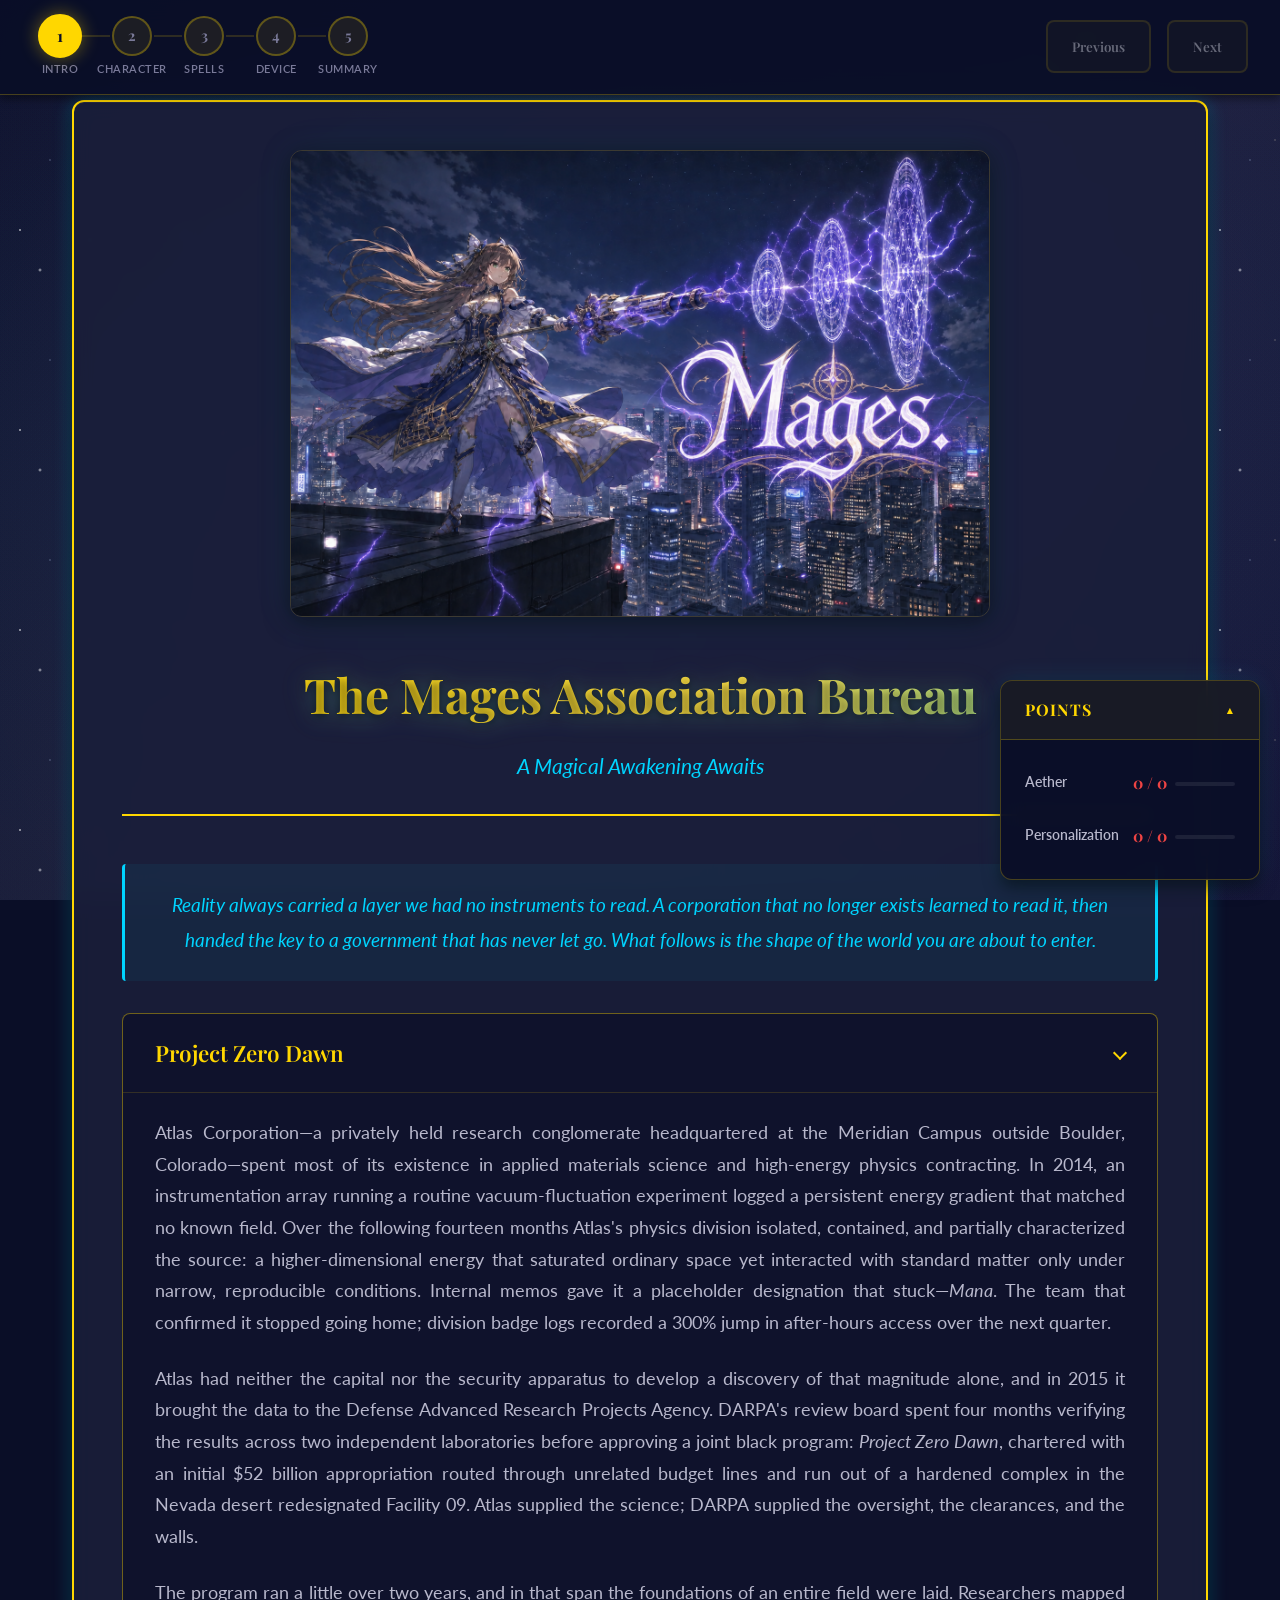
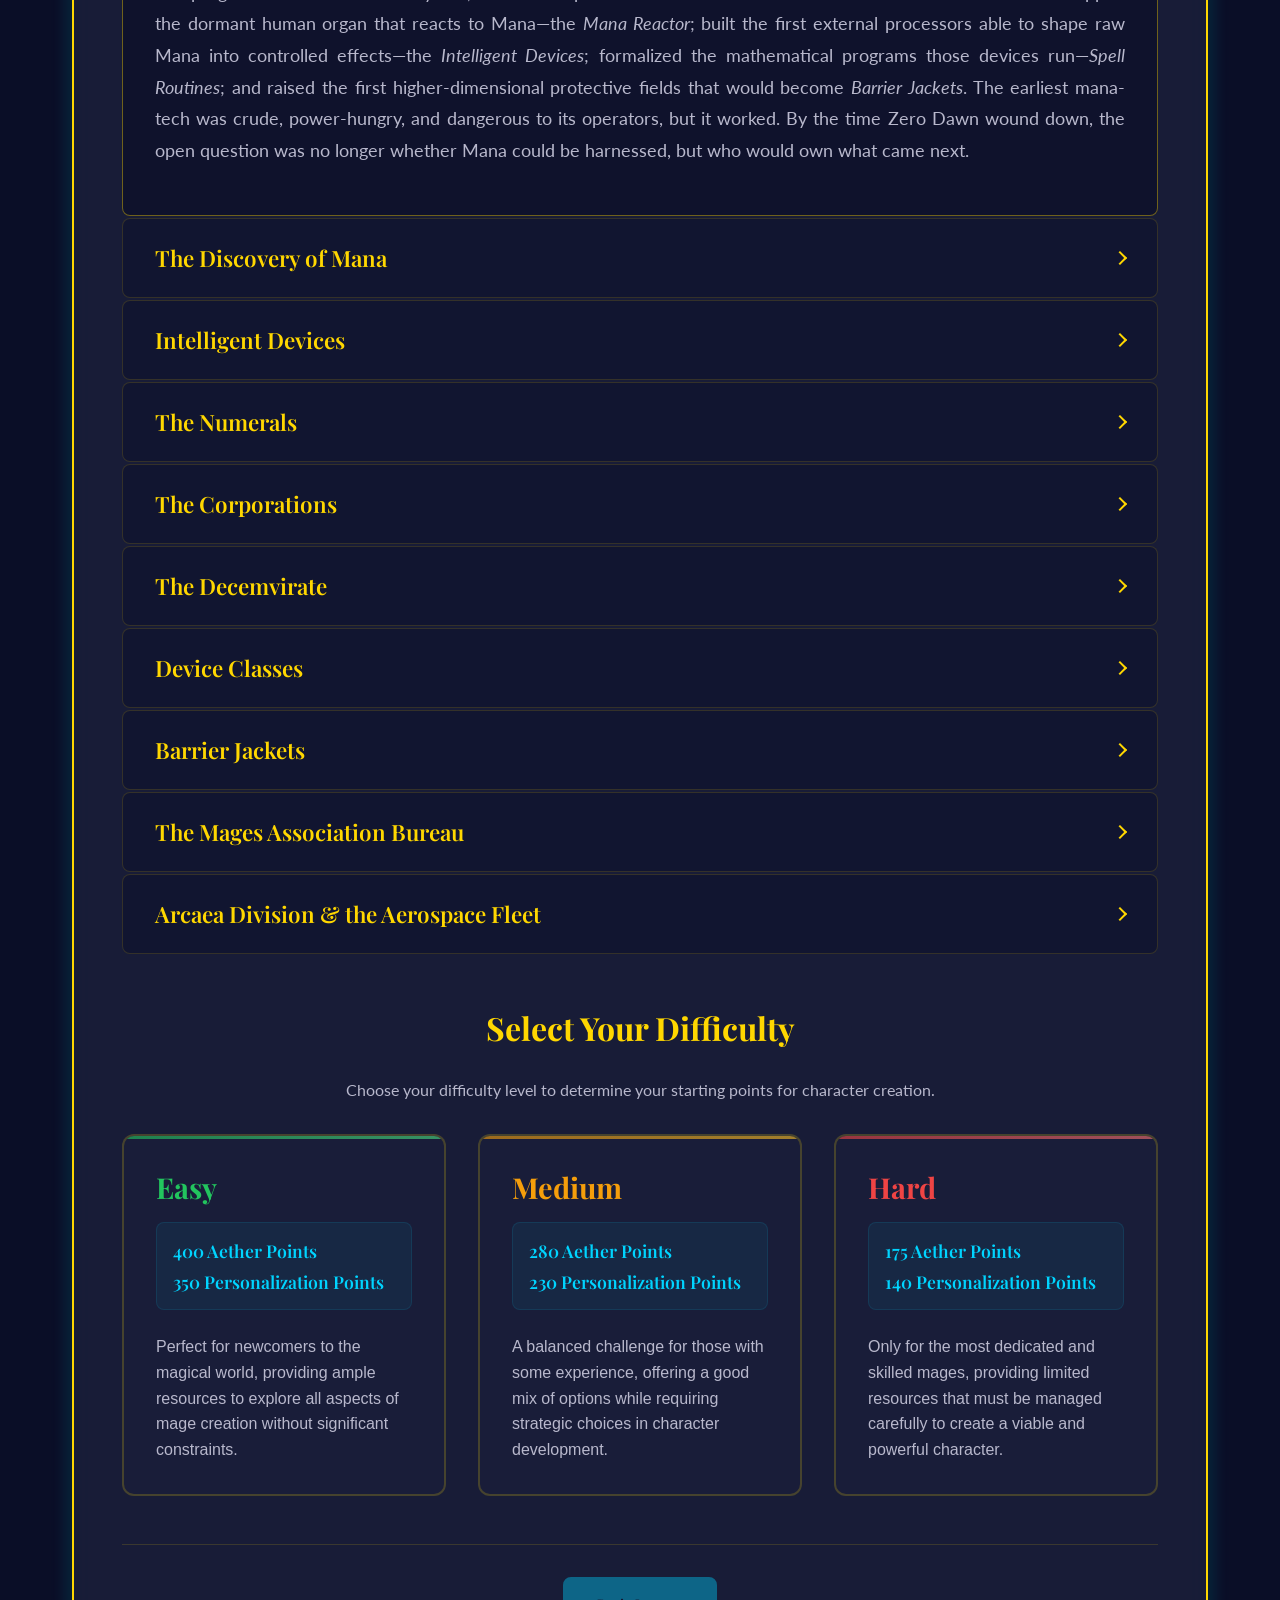
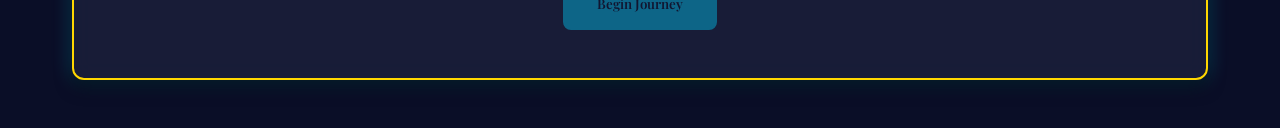
==== commit 68d1ad77: "Overhaul setting lore (Atlas -> Zero Dawn -> Numerals -> Decemvirate) and refresh UI - index.html: r" ====
--- a/index.html
+++ b/index.html
@@ -74,298 +74,164 @@
                 </header>
 
                 <div class="lore-section">
-                    <p class="flavor-text"><em>In the shadows of governmental secrecy, humanity discovered the impossible. What began as desperation became revolution. What was meant to save a nation became the gateway to a new reality.</em></p>
-
-                    <div class="accordion">
-                        <div class="accordion-item open">
-                            <button class="accordion-header">
-                                <span>The Star Light Project</span>
-                                <span class="accordion-chevron"></span>
-                            </button>
-                            <div class="accordion-body">
-                                <div class="accordion-content">
-                                    <p style="text-align: justify;">
-                                        Twelve years ago, the United States initiated the Star Light Project under Executive Directive SL-001. China's rapid technological and economic ascension had created a strategic imbalance that conventional military and economic countermeasures could not address. The directive allocated $47 billion in black budget funding toward experimental research into asymmetric technological advantages. DARPA assumed operational control, establishing Site-7 beneath the Nevada Test Range and recruiting from the upper echelons of theoretical physics, quantum mechanics, and dimensional mathematics.
-                                    </p>
-                                    <p style="text-align: justify;">
-                                        The research team—designated Helix Group—operated under compartmentalized clearance protocols that isolated them from conventional oversight. For three years, they pursued theoretical frameworks in higher-dimensional physics, generating over two thousand pages of mathematical models while burning through 68% of allocated funding with no tangible results. DARPA oversight considered program termination twice. Then, on October 31st, 2015, Dr. Sarah Chen's dimensional resonance scanner detected an anomaly during a routine calibration test.
-                                    </p>
-                                    <p style="text-align: justify;">
-                                        <em>The sensors registered energy signatures emanating from dimensions beyond conventional spacetime.</em> This Higher Dimensional Energy permeated all of reality, existing in spaces that conventional matter could not reach yet demonstrating measurable interaction with standard-model particles under specific conditions. Within six months, DARPA had verified the discovery across three independent facilities. By mid-2016, as the implications became clear, operational authority transferred to a newly established oversight body—the High Thaumaturgic Council—an organization of the world's most powerful mages designed to manage what had ceased to be a purely military research program and had become something that would reshape civilization.
-                                    </p>
-                                </div>
-                            </div>
-                        </div>
-
-                        <div class="accordion-item">
-                            <button class="accordion-header">
-                                <span>The Discovery of Mana</span>
-                                <span class="accordion-chevron"></span>
-                            </button>
-                            <div class="accordion-body">
-                                <div class="accordion-content">
-                                    <p style="text-align: justify;">
-                                        Helix Group developed extraction and containment protocols that allowed controlled study of the energy, which they designated "Mana" after extensive debate over nomenclature. The term carried mythological baggage, but accurately conveyed the energy's responsive properties—it demonstrated measurable reaction to human consciousness and intent under laboratory conditions. When volunteer subjects were exposed to controlled concentrations of extracted Mana in sealed isolation chambers, the energy induced a physiological transformation that existing medical science could not fully explain.
-                                    </p>
-                                    <p style="text-align: justify;">
-                                        <em>The human body possessed a dormant organ that awakened upon Mana exposure.</em> Located in the same spatial coordinates as the heart but existing partially in higher dimensions beyond standard spacetime, this organ—designated the Mana Reactor—became metabolically active when saturated with sufficient concentrations of Mana. The reactor existed in a superposition state, simultaneously present within the physical body and extending into dimensions that normal matter could not reach, serving as a dimensional bridge that allowed higher-dimensional energy to interact with baseline reality through a biological substrate.
-                                    </p>
-                                    <p style="text-align: justify;">
-                                        Further research revealed that every human possessed this dimensional organ in a dormant state from birth, but potential capacity varied by nearly two orders of magnitude between individuals. Helix Group developed a classification system based on the Kabbalistic Tree of Life, ranging from Malkuth (baseline) to Keter (maximum observed capacity). This ranking determined mana storage capacity, ambient absorption rate, and conversion efficiency for dietary mana intake. Genetic screening and dimensional resonance imaging could identify an individual's rank with 94% accuracy, but no method existed to artificially enhance it.
-                                    </p>
-                                    <p style="text-align: justify;">
-                                        <em>Reactor rank was immutable, determined by developmental factors during gestation that current science could not replicate or modify.</em> Training optimized reactor control and discharge efficiency, but fundamental capacity remained fixed. Keter-rank individuals demonstrated reactor capacities roughly 70 times baseline Malkuth capacity, with proportionally enhanced absorption and conversion rates. This created a strategic problem—the distribution of reactor ranks across the population was random, uncontrollable, and created a new axis of human capability that no existing social or military structure was designed to accommodate.
-                                    </p>
-                                </div>
-                            </div>
-                        </div>
-
-                        <div class="accordion-item">
-                            <button class="accordion-header">
-                                <span>Intelligent Devices</span>
-                                <span class="accordion-chevron"></span>
-                            </button>
-                            <div class="accordion-body">
-                                <div class="accordion-content">
-                                    <p style="text-align: justify;">
-                                        As research progressed, Helix Group encountered a critical limitation. While the Mana Reactor could store and generate dimensional energy, the human brain lacked the processing architecture to manipulate that energy into targeted effects in normal space. <em>The calculations required to shape raw Mana into functional phenomena exceeded human cognitive capacity by three to four orders of magnitude.</em> Early volunteers who attempted manual mana manipulation suffered severe neural degradation—seizures, hemorrhaging, and permanent cognitive damage from computational strain that biological neurons could not sustain.
-                                    </p>
-                                    <p style="text-align: justify;">
-                                        The solution emerged from collaboration between Helix Group and DARPA's artificial intelligence division. They developed the Intelligent Device: a palm-sized magitech construct serving as an external processing unit for mana operations. Each device contained a specialized Artificial General Intelligence designed to handle the dimensional mathematics required for mana manipulation. A bonding protocol integrated the device with the user's genetic signature and their reactor's unique energy pattern, creating a neural interface that responded to conscious intent with sub-100-millisecond latency.
-                                    </p>
-                                    <p style="text-align: justify;">
-                                        <em>Without an Intelligent Device, awakened individuals were functionally powerless, capable of sensing mana but unable to shape it into measurable effects.</em> The device translated user intent into Spell Routines—complex mathematical programs that manipulated mana to produce specific phenomena in baseline reality. These routines were classified using a ten-tier system ranking them by effective range, energy throughput, and computational complexity (referred to as "weave"). Tier 1 spells operated at room scale with minimal energy expenditure—lighting fires, generating illumination, basic kinetic manipulation. Tier 10 spells represented strategic weapons with city-scale ranges, megajoule energy outputs, and computational requirements that stressed even fourth-generation device architectures.
-                                    </p>
-                                    <p style="text-align: justify;">
-                                        <em>Intelligent Device technology has progressed through five distinct generations.</em> First Generation devices, classified as Civilian-grade, provided basic spell routine execution suitable for everyday applications but lacked the processing power or material science for combat-grade operations. These devices formed the backbone of civilian magical infrastructure—64% of awakened individuals in the United States operate First Generation devices as of 2024. Second and Third Generation devices marked the transition to professional-grade equipment, incorporating hardened materials, enhanced processing architectures, and more sophisticated AGI systems capable of limited autonomous operation.
-                                    </p>
-                                    <p style="text-align: justify;">
-                                        Fourth Generation devices represented the current cutting edge of mass-produced magical technology. They featured quantum-enhanced processing cores, direct neural interface capabilities, and AGI systems sophisticated enough for complex tactical planning and semi-autonomous operation in contested environments. Production costs limited Fourth Generation deployment primarily to elite military units and high-value corporate security applications. Fifth Generation devices remained experimental—fewer than thirty units existed worldwide, incorporating self-evolving AGI architectures, programmable metamaterials, and processing capabilities that approached theoretical limits imposed by dimensional physics. Access to Fifth Generation technology required Council authorization and served as a strategic asset in its own right.
-                                    </p>
-                                </div>
-                            </div>
-                        </div>
-
-                        <div class="accordion-item">
-                            <button class="accordion-header">
-                                <span>The High Thaumaturgic Council</span>
-                                <span class="accordion-chevron"></span>
-                            </button>
-                            <div class="accordion-body">
-                                <div class="accordion-content">
-                                    <p style="text-align: justify;">
-                                        <em>When DARPA transferred operational authority over magical research in 2016, they did not hand control to bureaucrats or politicians.</em> The nascent magical community had already produced individuals of extraordinary power—mages whose reactor capacities and combat capabilities exceeded anything conventional military force could contain. The solution was unprecedented: operational authority would rest with those who possessed the power to enforce their decisions. Thus formed the High Thaumaturgic Council, composed of ten seats, each held by one of the world's most powerful mages.
-                                    </p>
-                                    <p style="text-align: justify;">
-                                        The Council's legal mandate placed them answerable only to the President of the United States, with authority to oversee all magical research, policy formulation, and strategic deployment of magical assets. However, the founding charter included an unprecedented provision: the Council retained constitutional authority to intervene should the President abuse executive power in magical matters, effectively making them a fourth branch of government for all matters concerning dimensional energy. This arrangement reflected a pragmatic reality—no conventional authority possessed the capability to compel obedience from a Keter-rank mage operating Fifth Generation equipment.
-                                    </p>
-                                    <p style="text-align: justify;">
-                                        <em>Council seats were not appointed through political process but earned through demonstrated capability, magical power, and contribution to dimensional research.</em> The First Seat held final authority on all Council decisions, requiring a unanimous vote of the remaining nine seats to override. Each Council member maintained personal research programs, commanded substantial resources, and represented different specializations within magical theory and practice. Their decisions shaped everything from civilian awakening protocols to military deployment doctrines to the fundamental direction of magical research itself.
-                                    </p>
-
-                                    <h3 style="margin-top: 1.5em; margin-bottom: 1em; font-family: 'Playfair Display', serif; color: #d4af37;">Council Composition</h3>
-
-                                    <div style="margin-top: 1.5em; padding: 1em; background: rgba(0,0,0,0.3); border-left: 3px solid #d4af37;">
-                                        <h4 style="color: #d4af37; margin-top: 0;">First Seat: Archmage Seraphine Winslow</h4>
-                                        <p style="text-align: justify; margin-bottom: 0.5em;"><strong>Rank:</strong> Keter (70x baseline capacity, representing the practical ceiling of human magical potential)</p>
-                                        <p style="text-align: justify; margin-bottom: 0.5em;"><strong>Role:</strong> Council Chair, final authority on all magical policy and research direction</p>
-                                        <p style="text-align: justify; margin-bottom: 0.5em;"><strong>Specialization:</strong> Abstract/conceptual magic, higher-dimensional theory, reality manipulation</p>
-                                        <p style="text-align: justify; margin-bottom: 0.5em;"><strong>Device:</strong> Fifth Generation grimoire-type (designation: "Akashic Index")</p>
-                                        <p style="text-align: justify;">
-                                            Former lead theoretical physicist for Helix Group, Winslow became the first human to achieve Keter rank through a controlled rank-up event—a phenomenon where extreme magical stress during reactor development pushes capacity beyond genetic baseline. Her research into conceptual manipulation and dimensional mathematics remains classified at the highest levels. Winslow's combat capabilities remain largely theoretical; no peer-level opponent has survived engagement long enough to provide actionable intelligence. She approaches magical research with the precision of a physicist and the vision of a revolutionary, viewing current magical theory as merely the foundation for capabilities humanity has yet to imagine.
-                                        </p>
-                                    </div>
-
-                                    <div style="margin-top: 1em; padding: 1em; background: rgba(0,0,0,0.3); border-left: 3px solid #d4af37;">
-                                        <h4 style="color: #d4af37; margin-top: 0;">Second Seat: Master Chen Zhao</h4>
-                                        <p style="text-align: justify; margin-bottom: 0.5em;"><strong>Rank:</strong> Chokhmah (90 PP)</p>
-                                        <p style="text-align: justify; margin-bottom: 0.5em;"><strong>Role:</strong> Director of Combat Applications and Military Integration</p>
-                                        <p style="text-align: justify; margin-bottom: 0.5em;"><strong>Specialization:</strong> Elemental magic, large-scale battlefield control, combined arms doctrine</p>
-                                        <p style="text-align: justify; margin-bottom: 0.5em;"><strong>Device:</strong> Fifth Generation staff-type (designation: "Heaven's Mandate")</p>
-                                        <p style="text-align: justify;">
-                                            Defector from the Chinese magical warfare program, Chen brought with him complete documentation of their research into mass combat applications of dimensional energy. His tactical acumen transformed magical warfare from individual dueling to coordinated combined-arms operations. Chen's elemental manipulation operates at strategic scale—he can generate weather systems, redirect rivers, or create firestorms that consume square kilometers.
-                                        </p>
-                                    </div>
-
-                                    <div style="margin-top: 1em; padding: 1em; background: rgba(0,0,0,0.3); border-left: 3px solid #d4af37;">
-                                        <h4 style="color: #d4af37; margin-top: 0;">Third Seat: Dr. Yuki Takamura</h4>
-                                        <p style="text-align: justify; margin-bottom: 0.5em;"><strong>Rank:</strong> Binah (80 PP)</p>
-                                        <p style="text-align: justify; margin-bottom: 0.5em;"><strong>Role:</strong> Chief Medical Researcher, Biological Integration Specialist</p>
-                                        <p style="text-align: justify; margin-bottom: 0.5em;"><strong>Specialization:</strong> Healing magic, biological manipulation, reactor physiology</p>
-                                        <p style="text-align: justify; margin-bottom: 0.5em;"><strong>Device:</strong> Fifth Generation hybrid grimoire-scepter (designation: "Caduceus Protocol")</p>
-                                        <p style="text-align: justify;">
-                                            Former trauma surgeon who pioneered magical healing techniques that operate at the cellular level. Takamura's research into reactor biology enabled the controlled awakening protocols used worldwide. Her healing capabilities extend beyond mere tissue repair to genetic-level correction, disease eradication, and even limited age regression, though the ethical implications of the latter remain fiercely debated.
-                                        </p>
-                                    </div>
-
-                                    <div style="margin-top: 1em; padding: 1em; background: rgba(0,0,0,0.3); border-left: 3px solid #d4af37;">
-                                        <h4 style="color: #d4af37; margin-top: 0;">Fourth Seat: Commander Victor Reyes</h4>
-                                        <p style="text-align: justify; margin-bottom: 0.5em;"><strong>Rank:</strong> Chesed (70 PP)</p>
-                                        <p style="text-align: justify; margin-bottom: 0.5em;"><strong>Role:</strong> Director of Magical Law Enforcement, MAB Oversight</p>
-                                        <p style="text-align: justify; margin-bottom: 0.5em;"><strong>Specialization:</strong> Anti-mage combat, suppression fields, investigative magic</p>
-                                        <p style="text-align: justify; margin-bottom: 0.5em;"><strong>Device:</strong> Fourth Generation armament-type (designation: "Justicar's Edge")</p>
-                                        <p style="text-align: justify;">
-                                            Former Navy SEAL who awakened during a classified operation, Reyes built the MAB from the ground up. His specialization in counter-magic techniques makes him uniquely dangerous to rogue mages despite his comparatively lower reactor rank. Reyes maintains that law applies equally to all awakened individuals regardless of power, a philosophy that has put him at odds with more radical Council members but earned grudging respect from the magical community.
-                                        </p>
-                                    </div>
-
-                                    <div style="margin-top: 1em; padding: 1em; background: rgba(0,0,0,0.3); border-left: 3px solid #d4af37;">
-                                        <h4 style="color: #d4af37; margin-top: 0;">Fifth Seat: Professor Amara Okonkwo</h4>
-                                        <p style="text-align: justify; margin-bottom: 0.5em;"><strong>Rank:</strong> Geburah (60 PP)</p>
-                                        <p style="text-align: justify; margin-bottom: 0.5em;"><strong>Role:</strong> Director of Dimensional Research, Theoretical Applications Lead</p>
-                                        <p style="text-align: justify; margin-bottom: 0.5em;"><strong>Specialization:</strong> Spatial manipulation, teleportation, dimensional mathematics</p>
-                                        <p style="text-align: justify; margin-bottom: 0.5em;"><strong>Device:</strong> Fifth Generation calculation-type (designation: "Tesseract Engine")</p>
-                                        <p style="text-align: justify;">
-                                            Nigerian-born mathematician whose doctoral thesis on higher-dimensional topology became foundational to modern magical theory. Okonkwo's spatial manipulation capabilities enable instantaneous transportation across continental distances and creation of pocket dimensions for storage or containment. Her research into dimensional barriers led to breakthrough advancements in defensive magic that protect civilian population centers.
-                                        </p>
-                                    </div>
-
-                                    <div style="margin-top: 1em; padding: 1em; background: rgba(0,0,0,0.3); border-left: 3px solid #d4af37;">
-                                        <h4 style="color: #d4af37; margin-top: 0;">Sixth Seat: Magister Klaus Reinhardt</h4>
-                                        <p style="text-align: justify; margin-bottom: 0.5em;"><strong>Rank:</strong> Chesed (70 PP)</p>
-                                        <p style="text-align: justify; margin-bottom: 0.5em;"><strong>Role:</strong> Director of International Relations, European Liaison</p>
-                                        <p style="text-align: justify; margin-bottom: 0.5em;"><strong>Specialization:</strong> Barrier construction, defensive arrays, strategic wards</p>
-                                        <p style="text-align: justify; margin-bottom: 0.5em;"><strong>Device:</strong> Fourth Generation armament-type (designation: "Aegis Eternal")</p>
-                                        <p style="text-align: justify;">
-                                            Former German GSG-9 operator who pioneered layered defensive ward systems that protect critical infrastructure. Reinhardt coordinates with European magical authorities to maintain the fragile international cooperation necessary for global magical stability. His defensive constructs are considered theoretically impenetrable below Tier 9 assault capabilities, making him invaluable for protecting high-value targets and secure facilities.
-                                        </p>
-                                    </div>
-
-                                    <div style="margin-top: 1em; padding: 1em; background: rgba(0,0,0,0.3); border-left: 3px solid #d4af37;">
-                                        <h4 style="color: #d4af37; margin-top: 0;">Seventh Seat: Archon Dmitri Volkov</h4>
-                                        <p style="text-align: justify; margin-bottom: 0.5em;"><strong>Rank:</strong> Binah (80 PP)</p>
-                                        <p style="text-align: justify; margin-bottom: 0.5em;"><strong>Role:</strong> Director of Strategic Assets, Weapons Development Oversight</p>
-                                        <p style="text-align: justify; margin-bottom: 0.5em;"><strong>Specialization:</strong> Energy projection, strategic bombardment, weapons integration</p>
-                                        <p style="text-align: justify; margin-bottom: 0.5em;"><strong>Device:</strong> Fifth Generation artillery-type (designation: "Tsar Protocol")</p>
-                                        <p style="text-align: justify;">
-                                            Russian former nuclear physicist who transitioned to magical weapons development. Volkov's research into mana-based strategic weapons created alternatives to nuclear arsenals that offer equivalent destructive capability with far greater precision and control. His bombardment capabilities approach tactical nuclear yields but can be deployed with surgical precision, making him both essential to strategic deterrence and deeply feared by conventional military planners.
-                                        </p>
-                                    </div>
-
-                                    <div style="margin-top: 1em; padding: 1em; background: rgba(0,0,0,0.3); border-left: 3px solid #d4af37;">
-                                        <h4 style="color: #d4af37; margin-top: 0;">Eighth Seat: Sage Priya Sharma</h4>
-                                        <p style="text-align: justify; margin-bottom: 0.5em;"><strong>Rank:</strong> Chokhmah (90 PP)</p>
-                                        <p style="text-align: justify; margin-bottom: 0.5em;"><strong>Role:</strong> Director of Civilian Integration, Public Awakening Programs</p>
-                                        <p style="text-align: justify; margin-bottom: 0.5em;"><strong>Specialization:</strong> Enhancement magic, mass ritual coordination, public education</p>
-                                        <p style="text-align: justify; margin-bottom: 0.5em;"><strong>Device:</strong> Fourth Generation support-type (designation: "Lotus Mandala")</p>
-                                        <p style="text-align: justify;">
-                                            Indian social scientist who revolutionized civilian magical education and safe awakening protocols. Sharma's research into group magical dynamics enabled the mass awakening programs that brought magic to hundreds of thousands safely. Her enhancement capabilities can temporarily elevate the performance of entire teams simultaneously, making her essential to large-scale magical operations that require coordination across dozens of participants.
-                                        </p>
-                                    </div>
-
-                                    <div style="margin-top: 1em; padding: 1em; background: rgba(0,0,0,0.3); border-left: 3px solid #d4af37;">
-                                        <h4 style="color: #d4af37; margin-top: 0;">Ninth Seat: Artificer Kenji Matsumoto</h4>
-                                        <p style="text-align: justify; margin-bottom: 0.5em;"><strong>Rank:</strong> Geburah (60 PP)</p>
-                                        <p style="text-align: justify; margin-bottom: 0.5em;"><strong>Role:</strong> Director of Device Engineering, Manufacturing Oversight</p>
-                                        <p style="text-align: justify; margin-bottom: 0.5em;"><strong>Specialization:</strong> Magitech engineering, device optimization, artificial intelligence integration</p>
-                                        <p style="text-align: justify; margin-bottom: 0.5em;"><strong>Device:</strong> Fifth Generation custom crafting-type (designation: "Forge of Hephaestus")</p>
-                                        <p style="text-align: justify;">
-                                            Japanese robotics engineer who led the development of Third through Fifth Generation Intelligent Device architectures. Matsumoto's understanding of the intersection between magic and technology is unparalleled; he can analyze any device's construction and capabilities through direct examination and has personally crafted all experimental Sixth Generation prototypes. His work ensures that every awakened mage can access equipment appropriate to their capabilities.
-                                        </p>
-                                    </div>
-
-                                    <div style="margin-top: 1em; padding: 1em; background: rgba(0,0,0,0.3); border-left: 3px solid #d4af37;">
-                                        <h4 style="color: #d4af37; margin-top: 0;">Tenth Seat: Oracle Fatima Al-Rashid</h4>
-                                        <p style="text-align: justify; margin-bottom: 0.5em;"><strong>Rank:</strong> Chesed (70 PP)</p>
-                                        <p style="text-align: justify; margin-bottom: 0.5em;"><strong>Role:</strong> Director of Intelligence Operations, Threat Assessment</p>
-                                        <p style="text-align: justify; margin-bottom: 0.5em;"><strong>Specialization:</strong> Divination, information warfare, predictive analysis</p>
-                                        <p style="text-align: justify; margin-bottom: 0.5em;"><strong>Device:</strong> Fourth Generation sensory-type (designation: "All-Seeing Eye")</p>
-                                        <p style="text-align: justify;">
-                                            Saudi intelligence analyst whose awakening manifested unprecedented divination capabilities. Al-Rashid's precognitive abilities operate through probability analysis and temporal resonance rather than deterministic future-sight, allowing her to identify likely threat vectors before they fully materialize. Her intelligence network spans the globe, combining magical surveillance with conventional tradecraft to maintain awareness of threats to magical stability. Every major Council decision passes through her threat assessment before implementation.
-                                        </p>
-                                    </div>
-
-                                    <p style="text-align: justify; margin-top: 1.5em;">
-                                        <em>The High Thaumaturgic Council represents humanity's attempt to govern the ungovernable—to impose order on power that transcends conventional authority structures.</em> Their decisions shape the fate of millions, their research pushes the boundaries of reality itself, and their very existence serves as both protection and warning. They are humanity's greatest defense against magical threats and, should they choose, its most terrifying danger. Every awakened mage exists within the framework they have created, subject to laws they enforce, using devices they approve, following protocols they establish. The Council is not simply an organization—it is the foundation upon which the entire magical world rests.
-                                    </p>
-                                </div>
-                            </div>
-                        </div>
-
-                        <div class="accordion-item">
-                            <button class="accordion-header">
-                                <span>Device Classes</span>
-                                <span class="accordion-chevron"></span>
-                            </button>
-                            <div class="accordion-body">
-                                <div class="accordion-content">
-                                    <p style="text-align: justify;">
-                                        <em>The revolution that changed everything came with the discovery that Intelligent Devices were not constrained to a single form.</em> Through advanced shape-shifting protocols, these devices could reconfigure their physical structure into virtually any form the mage required, limited only by mass-energy conservation principles and the device's generation level. This transformative capability gave rise to specialized fighting styles and, eventually, to the formal classification of mages into three primary Classes based on their combat methodology and device configuration preferences.
-                                    </p>
-                                    <p style="text-align: justify;">
-                                        The Knight class emerged as specialists in body reinforcement and melee combat, transforming their Intelligent Devices into bladed weapons that channeled and focused their magical power. Knights developed fighting techniques that combined traditional martial disciplines with supernatural enhancement, using Mana to strengthen their bodies to superhuman levels while wielding magically-enhanced weapons capable of cutting through reinforced steel like paper. <em>A skilled Knight could move faster than the human eye could track, strike with enough force to demolish buildings, and endure attacks that would instantly kill unenhanced humans.</em>
-                                    </p>
-                                    <p style="text-align: justify;">
-                                        Their combat style emphasized explosive close-quarters engagement, overwhelming opponents through superior speed and devastating physical power before enemies could leverage the range advantage typical of magical combat. Knights excelled at assassination, rapid strike operations, and scenarios where collateral damage needed to be minimized through precise, surgical violence. The most accomplished Knights could face entire squads of conventional soldiers single-handedly, their enhanced reflexes and durability making them virtually unstoppable in close combat.
-                                    </p>
-                                    <p style="text-align: justify;">
-                                        <em>In stark contrast, Bombardment mages specialized in long-range magical warfare, transforming their Intelligent Devices into staffs, cannons, or other focusing implements for devastating ranged attacks.</em> These mages represented the artillery of the magical world, capable of engaging targets from kilometers away with precision that made conventional weapons obsolete. Bombardment mages developed spell routines optimized for maximum destructive output, trading the Knight's mobility and resilience for overwhelming offensive power that could devastate entire battlefields.
-                                    </p>
-                                    <p style="text-align: justify;">
-                                        A skilled Bombardment mage operating from a secure position could rain down destruction that rivaled conventional artillery bombardments, but with far greater accuracy and the ability to adjust their attacks in real-time. They excelled at siege warfare, area denial, and eliminating high-value targets from beyond retaliation range. <em>The most accomplished Bombardment mages could level city blocks with single spell routines, create sustained barrages that overwhelmed defensive barriers through sheer volume, or execute precision strikes that eliminated specific targets without collateral damage.</em>
-                                    </p>
-                                    <p style="text-align: justify;">
-                                        The third class, Thaumaturges, specialized in support roles that proved absolutely essential to sustained magical operations. While Knights and Bombardment mages focused on direct combat, Thaumaturges excelled at force multiplication, healing, enhancement, and disruption of enemy systems. Their Intelligent Devices typically maintained the basic cube configuration or transformed into grimoires and books that served as repositories for vast spell routine libraries. <em>Thaumaturges were force multipliers par excellence, capable of transforming mediocre squads into elite units through strategic enhancement and support.</em>
-                                    </p>
-                                    <p style="text-align: justify;">
-                                        A skilled Thaumaturge could heal injuries that would be fatal to conventional medicine, enhance allies' physical and magical capabilities beyond their normal limits, restore depleted Mana Reactors to full capacity, and even hack into enemy Intelligent Devices or technological systems through invasive spell routines. In military operations, Thaumaturges often proved more valuable than entire platoons of conventional soldiers, their ability to sustain and enhance allied forces while disrupting enemy capabilities making them primary targets for elimination.
-                                    </p>
-                                </div>
-                            </div>
-                        </div>
-
-                        <div class="accordion-item">
-                            <button class="accordion-header">
-                                <span>Barrier Jackets</span>
-                                <span class="accordion-chevron"></span>
-                            </button>
-                            <div class="accordion-body">
-                                <div class="accordion-content">
-                                    <p style="text-align: justify;">
-                                        <em>Perhaps the most visible innovation in magical technology came with the development of Barrier Jackets—autonomous armor systems that provided both protection and personal expression.</em> A Barrier Jacket activated when a mage circulated their Mana through their Intelligent Device while engaging a pre-programmed defensive spell routine. Unlike traditional armor, Barrier Jackets existed partially in higher dimensions, providing comprehensive protection against both physical and magical attacks while weighing virtually nothing and restricting movement not at all.
-                                    </p>
-                                    <p style="text-align: justify;">
-                                        The appearance of a Barrier Jacket could be extensively customized, limited only by the mage's imagination and their Intelligent Device's processing capabilities. Some mages favored elegant ballroom gowns or Victorian formal wear that combined beauty with protection. Others preferred military uniforms that projected authority and discipline, or sleek tactical suits that prioritized functionality over aesthetics. The customization options were nearly limitless, allowing each mage to create a unique visual identity that reflected their personality, affiliations, and combat role.
-                                    </p>
-                                    <p style="text-align: justify;">
-                                        <em>Beyond mere aesthetics, Barrier Jackets provided substantial defensive capabilities and additional Mana storage.</em> The magical barriers layered within the jacket's structure could absorb tremendous damage before failing, automatically repairing themselves as long as the mage maintained the spell routine. More advanced Barrier Jackets incorporated additional utility functions: environmental protection for operations in hazardous conditions, integrated communication systems, enhanced sensory arrays, or even limited flight capabilities through magical thrust generation.
-                                    </p>
-                                </div>
-                            </div>
-                        </div>
-
-                        <div class="accordion-item">
-                            <button class="accordion-header">
-                                <span>The Mages Association Bureau</span>
-                                <span class="accordion-chevron"></span>
-                            </button>
-                            <div class="accordion-body">
-                                <div class="accordion-content">
-                                    <p style="text-align: justify;">
-                                        <em>The proliferation of magical capability among the general population created unprecedented challenges for law enforcement and national security.</em> Within five years of the Star Light Project's success, over fifty thousand Americans had undergone Mana Reactor activation, with that number growing exponentially as activation protocols became standardized and widely available. The potential for catastrophic abuse of magical power by criminals, terrorists, or simply reckless individuals became a primary concern for government officials who understood the destructive capability even a single rogue mage could unleash.
-                                    </p>
-                                    <p style="text-align: justify;">
-                                        In response, Congress authorized the creation of the Mages Association Bureau (MAB)—a federal agency operating with extraordinary powers and resources to regulate, monitor, and police the magical population. The MAB received federal jurisdiction that superseded state and local authority in magical matters, operating under classified directives that granted them latitude that would be unconstitutional for conventional law enforcement. <em>Their primary mission was twofold: prevent magical knowledge from reaching the general public, and ensure that those who possessed magical capabilities could be monitored and controlled.</em>
-                                    </p>
-                                    <p style="text-align: justify;">
-                                        The MAB maintained an extensive network of agents drawn from both military special forces and the civilian magical population itself. Every individual who underwent Mana Reactor activation was required by federal law to register with the Bureau, providing detailed information about their rank, capabilities, and intended uses of magic. Failure to register or attempts to conceal magical capability were felonies carrying severe penalties including permanent imprisonment in specialized containment facilities designed to suppress magical abilities.
-                                    </p>
-                                    <p style="text-align: justify;">
-                                        <em>In addition to law enforcement, the MAB controlled all legal access to Intelligent Devices.</em> Every device manufactured in the United States contained tracking systems and remote shutdown capabilities that the Bureau could activate if the registered user engaged in illegal magical activities. The Bureau maintained extensive databases tracking every registered mage, every Intelligent Device, and every legal spell routine, creating a comprehensive surveillance network that monitored the magical population with unprecedented thoroughness.
-                                    </p>
-                                    <p style="text-align: justify;">
-                                        Despite its authoritarian aspects, the MAB also provided essential services to the magical community. They funded magical research, maintained educational programs for newly awakened mages, offered employment opportunities for those seeking to use their abilities in public service, and investigated magical crimes with expertise that conventional law enforcement could never match. <em>The Bureau walked a fine line between protector and oppressor, maintaining order through a combination of overwhelming force, comprehensive surveillance, and strategic provision of resources that made cooperation more attractive than resistance.</em>
-                                    </p>
-                                    <p style="text-align: justify;">
-                                        All Intelligent Devices, regardless of generation, were produced under MAB oversight with features tailored to the mage's rank, role, and the resources available to them. Civilian mages typically received First or Second Generation devices suitable for everyday magical tasks. Professional mages in law enforcement, private security, or corporate research roles accessed Third Generation devices. Military personnel and MAB agents operated Fourth Generation equipment. <em>Fifth Generation devices remained exclusively under Bureau control, issued only to their most elite operatives or experimental research programs.</em>
-                                    </p>
-                                    <p style="text-align: justify;">
-                                        <em>You are about to enter this world as a newly awakened mage, your Mana Reactor activated and your potential unlocked.</em> The choices you make will determine your place in this hidden society, the power you wield, and the path you walk between the mundane world and the realm of magic. <em>Welcome to the Mages Association Bureau. Your story begins now.</em>
-                                    </p>
-                                </div>
-                            </div>
-                        </div>
-                    </div>
+<p class="flavor-text"><em>Reality always carried a layer we had no instruments to read. A corporation that no longer exists learned to read it, then handed the key to a government that has never let go. What follows is the shape of the world you are about to enter.</em></p>
+
+<div class="accordion">
+    <div class="accordion-item open">
+        <button class="accordion-header">
+            <span>Project Zero Dawn</span>
+            <span class="accordion-chevron"></span>
+        </button>
+        <div class="accordion-body">
+            <div class="accordion-content">
+                <p style="text-align: justify;">Atlas Corporation&mdash;a privately held research conglomerate headquartered at the Meridian Campus outside Boulder, Colorado&mdash;spent most of its existence in applied materials science and high-energy physics contracting. In 2014, an instrumentation array running a routine vacuum-fluctuation experiment logged a persistent energy gradient that matched no known field. Over the following fourteen months Atlas's physics division isolated, contained, and partially characterized the source: a higher-dimensional energy that saturated ordinary space yet interacted with standard matter only under narrow, reproducible conditions. Internal memos gave it a placeholder designation that stuck&mdash;<em>Mana</em>. The team that confirmed it stopped going home; division badge logs recorded a 300% jump in after-hours access over the next quarter.</p>
+                <p style="text-align: justify;">Atlas had neither the capital nor the security apparatus to develop a discovery of that magnitude alone, and in 2015 it brought the data to the Defense Advanced Research Projects Agency. DARPA's review board spent four months verifying the results across two independent laboratories before approving a joint black program: <em>Project Zero Dawn</em>, chartered with an initial $52 billion appropriation routed through unrelated budget lines and run out of a hardened complex in the Nevada desert redesignated Facility 09. Atlas supplied the science; DARPA supplied the oversight, the clearances, and the walls.</p>
+                <p style="text-align: justify;">The program ran a little over two years, and in that span the foundations of an entire field were laid. Researchers mapped the dormant human organ that reacts to Mana&mdash;the <em>Mana Reactor</em>; built the first external processors able to shape raw Mana into controlled effects&mdash;the <em>Intelligent Devices</em>; formalized the mathematical programs those devices run&mdash;<em>Spell Routines</em>; and raised the first higher-dimensional protective fields that would become <em>Barrier Jackets</em>. The earliest mana-tech was crude, power-hungry, and dangerous to its operators, but it worked. By the time Zero Dawn wound down, the open question was no longer whether Mana could be harnessed, but who would own what came next.</p>
+            </div>
+        </div>
+    </div>
+
+    <div class="accordion-item">
+        <button class="accordion-header">
+            <span>The Discovery of Mana</span>
+            <span class="accordion-chevron"></span>
+        </button>
+        <div class="accordion-body">
+            <div class="accordion-content">
+                <p style="text-align: justify;">Zero Dawn's chemists never manufactured Mana; they learned to detect, concentrate, and route an energy that was already everywhere. <em>Mana is a higher-dimensional energy that permeates all of reality</em>, occupying spatial relationships ordinary matter cannot reach while interacting with standard-model particles under specific conditions. Its defining and most unsettling property is responsiveness: inside a saturated field, Mana reacts in measurable ways to the focused intent of a conscious observer&mdash;a result that forced the program's physicists to treat cognition as a boundary condition rather than a nuisance variable.</p>
+                <p style="text-align: justify;">Human exposure to concentrated Mana activates an organ that anatomy had never catalogued, because it lies dormant and sits only partially within baseline space. <em>Designated the Mana Reactor, it occupies the same coordinates as the heart but extends into higher dimensions</em>, functioning as a biological bridge that lets higher-dimensional energy do work in ordinary reality. Every human carries one from birth; fewer than one activation in several hundred thousand happens by accident, and the rest require deliberate, supervised induction. Once active, the reactor absorbs ambient Mana, stores it, and converts dietary and environmental intake at a rate fixed to the individual.</p>
+                <p style="text-align: justify;">Reactor capacity varies across the population by nearly two orders of magnitude, and the program borrowed the Kabbalistic Tree of Life to classify it&mdash;<em>ten ranks from Malkuth at baseline to Keter at the observed ceiling</em>. Rank sets storage capacity, ambient absorption rate, and conversion efficiency. Genetic screening paired with dimensional-resonance imaging identifies an individual's rank with 94% accuracy before activation. A Keter-rank reactor holds and moves roughly 70 times the Mana of a baseline Malkuth, with absorption and recovery scaled to match.</p>
+                <p style="text-align: justify;"><em>Rank is immutable.</em> It is set by developmental factors during gestation that no laboratory has learned to reproduce or alter, and no verified method raises it after birth. Training sharpens control, discharge efficiency, and routine complexity&mdash;never capacity. The ceiling is not merely theoretical: in more than a decade of universal screening, exactly one living person has ever imaged at Keter.</p>
+            </div>
+        </div>
+    </div>
+    <div class="accordion-item">
+        <button class="accordion-header">
+            <span>Intelligent Devices</span>
+            <span class="accordion-chevron"></span>
+        </button>
+        <div class="accordion-body">
+            <div class="accordion-content">
+                <p style="text-align: justify;">The reactor solved storage and supply; it did nothing for control. Shaping raw Mana into a specific effect in ordinary space demands dimensional mathematics that exceed unaided human cognition by three to four orders of magnitude, and Zero Dawn's early volunteers who attempted manual manipulation paid for it with seizures, cerebral hemorrhage, and lasting cognitive damage. The human nervous system is simply not rated for the computation.</p>
+                <p style="text-align: justify;">The answer was to move the computation off the operator. <em>An Intelligent Device is a palm-sized magitech construct that serves as the external processor for every mana operation its user performs.</em> Each houses a purpose-built artificial general intelligence that handles the dimensional calculation and translates intent into effect. A bonding protocol keys the device to the user's genetic signature and the unique energy pattern of their reactor, forming a neural link that answers conscious command with sub-100-millisecond latency. A bonded device is also, in practice, a partner: its AGI learns its operator, offers counsel, and refuses commands that would injure them.</p>
+                <p style="text-align: justify;">Devices execute Spell Routines&mdash;the mathematical programs that turn stored Mana into fire, force, barriers, or diagnosis. Routines are graded on a <em>ten-tier scale</em> by range, energy throughput, and computational load (operators call the last "weave"). Tier 1 routines work at room scale on modest power: illumination, ignition, simple kinetic shaping. The scale climbs through building, block, and district ranges to Tier 10&mdash;strategic effects whose outputs and processing demands press the limits of the best hardware ever built. The higher tiers are gated as much by a device's processing ceiling as by the operator's reactor.</p>
+                <p style="text-align: justify;"><em>Device technology has advanced through five generations, and today almost none of it is built by the government.</em> First Generation devices are Civilian-grade: dependable for everyday routines, unsuited to combat, and as of 2026 still the most common hardware in private hands. Second and Third Generation devices are professional equipment&mdash;hardened materials, faster cores, AGI capable of limited autonomy. Fourth Generation is the current combat standard: quantum-enhanced processing, direct neural interface, tactical planning in contested conditions, priced for elite units and corporate security. Fifth Generation remains experimental, numbering in the dozens worldwide, with self-revising AGI, programmable metamaterials, and processing that approaches the limits dimensional physics imposes. Because the foundational principles were released openly years ago, every generation above the first is now designed and fabricated by competing private firms&mdash;which is why no two makers' devices feel quite alike.</p>
+            </div>
+        </div>
+    </div>
+
+    <div class="accordion-item">
+        <button class="accordion-header">
+            <span>The Numerals</span>
+            <span class="accordion-chevron"></span>
+        </button>
+        <div class="accordion-body">
+            <div class="accordion-content">
+                <p style="text-align: justify;">Project Zero Dawn ended as a government program but not as an institution. When the charter lapsed, the Atlas research divisions that had carried the science refused to be folded back into a corporation that no longer grasped what it held. In 2017 they broke away and incorporated independently as <em>The Numerals</em>&mdash;a US-based research organization that kept its clearances, its people, and its data, and promptly cultivated the tightest possible relationship with the Department of Defense. Within two years the Numerals were less a contractor than a standing research arm of the US military, and the acknowledged premier authority on everything mana-tech.</p>
+                <p style="text-align: justify;">The Numerals' most consequential decision was also its least guarded. In its early years the organization <em>published a foundational set of mana-tech principles into the open</em>&mdash;reactor induction theory, device-bonding architecture, the base Spell Routine instruction set, Barrier Jacket field geometry. The release was deliberate: the field was too large for any single body to build out, and open principles meant a thousand laboratories would do the engineering the Numerals could not. The bet paid off beyond projection. An industry grew in a handful of years where a monopoly would have taken decades.</p>
+                <p style="text-align: justify;">What the open principles do not describe, the Numerals keep&mdash;fifth-generation AGI design, the hardest materials science, and the classified upper tiers of routine theory&mdash;and the rest they license. They sit beside the Decemvirate and the Bureau as the third pillar of the American mana order: not a governing body, but the one everyone else calls when the physics stops making sense.</p>
+            </div>
+        </div>
+    </div>
+    <div class="accordion-item">
+        <button class="accordion-header">
+            <span>The Corporations</span>
+            <span class="accordion-chevron"></span>
+        </button>
+        <div class="accordion-body">
+            <div class="accordion-content">
+                <p style="text-align: justify;">The open release that made the Numerals indispensable finished Atlas Corporation. The parent company had spun its science out and kept its name, its debt, and little else; it tried to compete in a market its own former divisions had just handed to the world for free. <em>Atlas was eclipsed by its own offspring within five years</em>, delisted, and filed for bankruptcy before the decade closed. The firm that discovered Mana now survives mainly as a footnote in Bureau orientation material and a logo on a handful of collectible first-generation shells.</p>
+                <p style="text-align: justify;">What rose in its place was an industry. Hundreds of firms&mdash;from garage fabricators to defense primes&mdash;built real businesses on the Numerals' published principles, and competition did what competition does: it diversified everything. Rival houses developed proprietary device materials, from mass-market alloys to exotic engineered substrates; distinctive bonded forms; and signature AGI personalities, so that an experienced mage can often name a device's maker on sight. <em>The variety of generations, materials, and shapes a mage chooses from is the fingerprint of a crowded, aggressive market</em>, not of any central design.</p>
+                <p style="text-align: justify;">The boom cut both ways. Over the following decade a minority of firms crossed the line their licenses drew&mdash;fabricating devices without Bureau tracking, selling combat-grade routines to private buyers, and running unlicensed reactor activations for anyone who could pay. The press calls them rogue corporations; the Bureau calls them the single largest source of uncontained mana-tech inside US borders. A device built to be untraceable, in the hands of an operator no agency screened, is the exact threat the regulatory apparatus was eventually built to answer.</p>
+            </div>
+        </div>
+    </div>
+
+    <div class="accordion-item">
+        <button class="accordion-header">
+            <span>The Decemvirate</span>
+            <span class="accordion-chevron"></span>
+        </button>
+        <div class="accordion-body">
+            <div class="accordion-content">
+                <p style="text-align: justify;"><em>When the Zero Dawn charter lapsed, the government faced a problem no statute anticipated: it had helped create individuals whom no court, prison, or conventional unit could reliably compel.</em> A Keter-rank operator running fifth-generation hardware is not a citizen the ordinary machinery of the state can simply arrest. The answer, written into law in 2019, was to seat authority with those who could enforce it. The Decemvirate is the apex mage authority of the United States&mdash;ten Seats, mapped by tradition to the ten Sephirot of the reactor scale, each held by one of the most capable mages the country has.</p>
+                <p style="text-align: justify;">The body answers only to the President, with a charter provision that lets it act against the President in matters of mana-tech should executive power be abused&mdash;a check written deliberately by people who understood precisely what they were empowering. The <em>First Seat holds final authority</em>; any of her rulings can be overturned only by a unanimous vote of the other nine. Seats are earned through demonstrated capacity and contribution rather than political appointment, and each Seat runs a domain of the national mana apparatus in addition to voting on policy.</p>
+                <p style="text-align: justify;">The current composition, by Seat:</p>
+                <div class="lore-roster">
+                    <div class="lore-seat"><h4 class="lore-seat-name">First Seat &mdash; Alicia Hindelburg <span class="lore-seat-rank">Keter</span></h4><p class="lore-seat-meta">Higher-dimensional theory, final policy authority &middot; Fifth Generation grimoire-type, codename KEYSTONE</p><p>Half-German and half-American, Hindelburg is the first and only person ever to image at Keter rank, and by every metric the Bureau tracks the most powerful mage in the United States. She came up through the Numerals' theory division rather than the military, and her authority rests less on battlefield record&mdash;she has almost none&mdash;than on a capacity gap no rival can close. Her published work underlies the upper tiers of routine theory; her classified work is assumed to go further. Colleagues describe her as deliberate to the point of coldness, a trait the charter arguably demands of whoever casts a vote nine others must be unanimous to overrule.</p></div>
+                    <div class="lore-seat"><h4 class="lore-seat-name">Second Seat &mdash; Daniel Okafor <span class="lore-seat-rank">Chokhmah</span></h4><p class="lore-seat-meta">Arcaea Division command, overseas suppression &middot; Fifth Generation saber-type, codename SENTINEL</p><p>Nigerian-American and former Army Special Forces, Okafor commands the Arcaea Division and its worldwide Suppression Teams. His remit is the hardest secret the country keeps&mdash;that mana-tech exists at all&mdash;and he is judged by the absence of evidence rather than its presence. A Chokhmah reactor and a close-quarters device make him a field commander who still deploys, which his staff count as both his greatest asset and a standing liability. Inside the Decemvirate he argues for restraint abroad and overwhelming response only once containment has already failed.</p></div>
+                    <div class="lore-seat"><h4 class="lore-seat-name">Third Seat &mdash; Vivian Cross <span class="lore-seat-rank">Chokhmah</span></h4><p class="lore-seat-meta">Aerospace Fleet command, orbital and deep-space operations &middot; Fifth Generation command-baton-type, codename FLAGSTAFF</p><p>American, a former naval aviator who transferred in during the first fleet trials, Cross commands the Aerospace Fleet from the flag deck of a Leviathan-class battleship she rarely leaves. She oversees solar-system patrol, the long-duration research flights, and the colony program, and she signed the orders that sent Voyager 4 past the Oort Cloud. Cross treats the Fleet as the strategic depth behind every other Seat's authority and resists any tasking that would pull warships back to low orbit for domestic display.</p></div>
+                    <div class="lore-seat"><h4 class="lore-seat-name">Fourth Seat &mdash; Soo-jin Park <span class="lore-seat-rank">Binah</span></h4><p class="lore-seat-meta">Numerals liaison, research policy &middot; Fifth Generation analytic-grimoire-type, codename LEDGER</p><p>Korean-American, Park spent fifteen years inside the Numerals' routine-theory group before taking the Seat that speaks for it. She is the Decemvirate's bridge to the organization that still understands the physics best, and the Seat most often outvoted&mdash;her instinct is to publish and standardize where her colleagues prefer to classify. Her Binah reactor and research pedigree make her the body's reference for what is and is not actually possible, a role she guards against colleagues inclined to promise more than the math allows.</p></div>
+                    <div class="lore-seat"><h4 class="lore-seat-name">Fifth Seat &mdash; Marcus Delgado <span class="lore-seat-rank">Chesed</span></h4><p class="lore-seat-meta">Bureau enforcement, registration and containment &middot; Fourth Generation sidearm-type, codename WARRANT</p><p>Mexican-American and a career federal agent who awakened in the line of duty, Delgado runs the enforcement arm of the Mages Association Bureau and represents it at the table. He holds a Chesed reactor, modest beside most of his peers, and treats that as the point: the law has to apply the same way to a Malkuth shoplifter and a Geburah fugitive, or it applies to no one. His position that registration is a civil-liberties floor rather than a surveillance ceiling keeps him at odds with the Division seats.</p></div>
+                    <div class="lore-seat"><h4 class="lore-seat-name">Sixth Seat &mdash; Rajesh Varma <span class="lore-seat-rank">Binah</span></h4><p class="lore-seat-meta">Device engineering, generation standards &middot; Fifth Generation fabrication-gauntlet-type, codename TOOLMARK</p><p>Indian-American, Varma trained as a semiconductor engineer before the field existed and now sets the standards every licensed manufacturer builds to. He can read a device's generation, maker, and condition from its field signature alone, and he personally certifies the few fifth-generation units that leave the labs. Inside the Decemvirate he is the voice warning that open principles let capability outrun oversight, and he pushes for the tracking and shutdown features the Corporations would rather not fund.</p></div>
+                    <div class="lore-seat"><h4 class="lore-seat-name">Seventh Seat &mdash; Natalia Brandt <span class="lore-seat-rank">Geburah</span></h4><p class="lore-seat-meta">Combat doctrine, combined-arms integration &middot; Fourth Generation command-standard-type, codename CHESSBOARD</p><p>German-American, Brandt wrote the doctrine that turned mage combat from individual dueling into coordinated operations folded into conventional force structure. A Geburah reactor and a career in operational planning give her the standing to tell generals how their new assets actually fight. She is blunt that mages are a supporting arm rather than a replacement for an army, and she treats the glamour the public attaches to combat mages as a tactical hazard in its own right.</p></div>
+                    <div class="lore-seat"><h4 class="lore-seat-name">Eighth Seat &mdash; Yusuf Haddad <span class="lore-seat-rank">Binah</span></h4><p class="lore-seat-meta">Biomantic medicine, reactor physiology &middot; Fifth Generation scalpel-scepter-type, codename SUTURE</p><p>Lebanese-American and a trauma surgeon before his activation, Haddad built the biomantic medicine that lets mana-tech repair injuries conventional surgery cannot reach. His work on reactor physiology produced the supervised activation protocols now used nationwide, cutting accidental-awakening fatalities sharply. His Binah reactor and clinical caution make him the Seat most resistant to pushing any technique past its demonstrated limits; he will not sign off on cellular work whose long-term effects remain unmeasured.</p></div>
+                    <div class="lore-seat"><h4 class="lore-seat-name">Ninth Seat &mdash; Grace Nakamura <span class="lore-seat-rank">Chesed</span></h4><p class="lore-seat-meta">Threat assessment, intelligence synthesis &middot; Fourth Generation sensor-array-type, codename CASSANDRA</p><p>Japanese-American and a former intelligence analyst, Nakamura runs the Decemvirate's threat-assessment apparatus. Her routines do not read the future; they fuse dimensional-resonance surveillance with conventional intelligence into probability estimates precise enough to pre-position Suppression Teams and Bureau units before a situation breaks. A Chesed reactor keeps her off the front line, which she considers fitting for the person every major decision routes through for a risk read.</p></div>
+                    <div class="lore-seat"><h4 class="lore-seat-name">Tenth Seat &mdash; Owen Mackey <span class="lore-seat-rank">Geburah</span></h4><p class="lore-seat-meta">Counter-rogue-corporation operations &middot; Fourth Generation intrusion-type, codename KILLSWITCH</p><p>Irish-American, Mackey came out of the Bureau's technical branch and now leads operations against rogue corporations&mdash;the firms fabricating untracked devices and running black-market awakenings. His intrusion-pattern device is built to breach hostile AGI and trigger the remote-shutdown pathway legitimate manufacturers are required to embed. A Geburah reactor lets him take the field against hardened targets personally, and he argues continually for the budget and legal reach to match a threat he insists is growing faster than the Bureau will admit.</p></div>
+                </div>
+                <p style="text-align: justify;"><em>The Decemvirate is the United States' attempt to govern power that predates any law written to hold it.</em> Ten people decide how mana-tech is researched, licensed, deployed, and contained; their votes reach from a civilian's first-generation device to the guns of the Aerospace Fleet. Every registered mage lives inside the structure they maintain&mdash;and the deliberate fault line running through it, the single Seat nine others must stand together to overrule, is the price the country accepted for seating authority where the power actually sits.</p>
+            </div>
+        </div>
+    </div>
+    <div class="accordion-item">
+        <button class="accordion-header">
+            <span>Device Classes</span>
+            <span class="accordion-chevron"></span>
+        </button>
+        <div class="accordion-body">
+            <div class="accordion-content">
+                <p style="text-align: justify;">A bonded device is not locked to one shape. Within limits set by mass-energy conservation and its own generation, an Intelligent Device reconfigures into whatever form its routines call for&mdash;a blade, a cannon, a grimoire, a bare focus. That flexibility, more than any difference in reactor rank, is what sorted mages into three recognized Classes, each a coherent pairing of device configuration and fighting method rather than a rigid caste.</p>
+                <p style="text-align: justify;"><em>Knights fight close.</em> Their devices take bladed or gauntleted forms, and their routines pour Mana into the body itself&mdash;speed, strength, durability&mdash;and into the edge they carry. A trained Knight closes distance faster than an unenhanced opponent can react, strikes hard enough to breach reinforced structures, and absorbs punishment that would kill a baseline human, trading the reach that defines most mage combat for the ability to end an engagement inside it. Their discipline is explosive, surgical, and favored wherever collateral damage must stay contained.</p>
+                <p style="text-align: justify;"><em>Bombardment mages fight from distance.</em> Their devices become staves, cannons, and focusing arrays built to throw destructive routines across kilometers with real-time correction&mdash;the artillery of the field. The best can collapse a city block with a single routine or sustain a barrage that overwhelms a defender's barriers by volume, at the cost of the Knight's mobility and resilience. They dominate siege, area denial, and the elimination of high-value targets from beyond effective return fire, and they are most dangerous when someone else is keeping the enemy off them.</p>
+                <p style="text-align: justify;"><em>Thaumaturges fight by multiplying everyone else.</em> Their devices usually hold a grimoire or scepter form housing deep routine libraries, and their work is healing, enhancement, reactor replenishment, barrier anchoring, and the disruption or hijacking of enemy devices. A capable Thaumaturge keeps a wounded team in the fight, lifts allies past their usual limits for a bounded window, and can turn a hostile device against its owner through an intrusion routine. In sustained operations they are frequently the most valuable mage on the field&mdash;which also makes them the first target.</p>
+            </div>
+        </div>
+    </div>
+
+    <div class="accordion-item">
+        <button class="accordion-header">
+            <span>Barrier Jackets</span>
+            <span class="accordion-chevron"></span>
+        </button>
+        <div class="accordion-body">
+            <div class="accordion-content">
+                <p style="text-align: justify;"><em>A Barrier Jacket is armor that exists mostly where attacks cannot reach it.</em> It forms when a mage circulates Mana through their device under a pre-loaded defensive routine, raising a layered higher-dimensional field anchored to the body. Because most of the structure sits outside baseline space, a Jacket adds effectively no weight and imposes no meaningful restriction on movement while still intercepting both kinetic and mana-based attacks&mdash;the single most important reason trained mages survive engagements that would shred conventional body armor.</p>
+                <p style="text-align: justify;">Within the field's constraints, appearance is almost entirely the operator's choice, and a Jacket became the clearest statement a mage makes about themselves. Some run formal silhouettes&mdash;ballroom, royal, aristocratic, ceremonial&mdash;that carry protection inside something elegant; others favor military dress, hard tactical rigs, or scholar's and street cuts. The style is cosmetic, but it is rarely arbitrary: affiliation, role, and temperament all read off a mage's Jacket at a glance.</p>
+                <p style="text-align: justify;"><em>Underneath the styling, a Jacket is a working defensive system and a secondary Mana store.</em> Its layered barriers absorb a bounded amount of damage before a layer fails, and the device re-knits failed layers for as long as the operator sustains the routine and has the reactor capacity to feed it. More advanced Jackets fold in utility&mdash;sealed environmental protection, integrated comms and sensors, and limited magical-thrust flight&mdash;turning a survival tool into a mobile platform, with every added function drawing against the same finite Mana budget.</p>
+            </div>
+        </div>
+    </div>
+
+    <div class="accordion-item">
+        <button class="accordion-header">
+            <span>The Mages Association Bureau</span>
+            <span class="accordion-chevron"></span>
+        </button>
+        <div class="accordion-body">
+            <div class="accordion-content">
+                <p style="text-align: justify;">Two pressures made a dedicated agency unavoidable. The first was sheer numbers: beyond the supervised activations the program intended, mages began appearing on their own&mdash;rare accidental core activations, and, increasingly, children born with reactors already active, an inherited awakening the first generation of mages passed to the second. The second was the rogue corporations, pushing untracked devices and unlicensed awakenings into circulation faster than any existing agency could follow. By the early 2020s the registered mage population had climbed well into the hundreds of thousands and showed no sign of leveling.</p>
+                <p style="text-align: justify;">Congress answered by chartering the <em>Mages Association Bureau</em>, a federal agency whose jurisdiction over mana-tech supersedes state and local authority and which operates, under classified directives, with latitude conventional law enforcement does not have. Registration is mandatory: every activated mage must file rank, capabilities, and bonded device with the Bureau. Concealing an active reactor or an unregistered device is a federal felony, and the Bureau audits the licensed corporations that build the hardware as rigorously as it tracks the people who carry it.</p>
+                <p style="text-align: justify;">Control runs through the devices as much as the people. <em>Every legally manufactured Intelligent Device carries Bureau tracking and a remote-shutdown pathway</em> the agency can trigger if its registered operator is confirmed in illegal use&mdash;the same pathway whose absence makes rogue-fabricated, untraceable devices such a priority to find. The Bureau maintains linked registries of mages, devices, and licensed routines, and it is the hunt for what those registries cannot see that drives most of its field work.</p>
+                <p style="text-align: justify;">Access scales with role, and the top of the scale is held back. Civilians generally carry first- or second-generation devices; professional and corporate mages run third; Bureau agents and military units field fourth. <em>Fifth-generation hardware stays under tight restriction</em>, released only to vetted operators and sanctioned research. The Bureau is more than a cordon, though&mdash;it funds research, trains the newly awakened, employs mages in public service, and investigates mana crime with expertise no ordinary department can match, keeping cooperation more rewarding than evasion. <em>You will register here. Whatever you become, this is where your file begins.</em></p>
+            </div>
+        </div>
+    </div>
+
+    <div class="accordion-item">
+        <button class="accordion-header">
+            <span>Arcaea Division &amp; the Aerospace Fleet</span>
+            <span class="accordion-chevron"></span>
+        </button>
+        <div class="accordion-body">
+            <div class="accordion-content">
+                <p style="text-align: justify;">For all its spread inside American borders, mana-tech is a national monopoly, and that is no accident of geography. <em>It remains effectively unknown abroad because the Arcaea Division keeps it that way.</em> Arcaea is the country's elite mage corps, and its Suppression Teams operate worldwide with one standing mission: find any foreign effort that stumbles onto Mana and bury it&mdash;data, instruments, and institutional memory&mdash;before it can take root. They work by erasure rather than open confrontation, and their success is measured in discoveries that never become public anywhere else on Earth.</p>
+                <p style="text-align: justify;">Arcaea does not stand alone. <em>Behind it is the Aerospace Fleet, a line of space- and FTL-capable warships running on pure mana-tech.</em> The classes descend from the Leviathan-class Aerospace Battleships&mdash;kilometers-long capital ships&mdash;through cruisers down to the nimble Aerospace Destroyers. Every hull is driven by an Artificial Mana Reactor, an engineered analogue of the human organ built to power a ship rather than a person, and armed with Array Cannons for ranged engagement and Anti-Matter Torpedoes for strategic strikes. Nothing in any conventional navy on the planet operates on the same axis.</p>
+                <p style="text-align: justify;">The Fleet's day-to-day work is quieter than its armament suggests. It patrols the solar system, flies long-duration research missions, and has spent years raising secret colonies across the planets&mdash;habitats and shipyards sited well outside the reach of civilian astronomy, extending the American mana order off-world the same way the Bureau extends it at home. The exclusivity Arcaea enforces on the ground holds in space as well: as far as the Fleet is concerned, there is no competition up there yet.</p>
+                <p style="text-align: justify;">The program's farthest reach to date belongs to the exploration ship <em>Voyager 4</em>, the first vessel to pass the Oort Cloud and cross into a neighboring star system under FTL transit. It returned an enormous dataset&mdash;stellar, planetary, and navigational&mdash;routed in sanitized form to NASA, where it quietly reshaped a generation of research whose authors will never be cleared to know its source. Somewhere past the edge of the solar system, the quietest consequence of a bankrupt corporation's discovery is still unfolding.</p>
+            </div>
+        </div>
+    </div>
+</div>
                 </div>
 
                 <div class="difficulty-section">
--- a/css/styles.css
+++ b/css/styles.css
@@ -55,6 +55,12 @@
     --abstract-accent-rgb: 168, 85, 247;
     --abstract-bg: rgba(168, 85, 247, 0.08);
     --abstract-border: rgba(168, 85, 247, 0.5);
+
+    /* Esoteric / Device (periwinkle — bridges purple & cyan) */
+    --esoteric-accent: #8b7cff;
+    --esoteric-accent-rgb: 139, 124, 255;
+    --esoteric-border: rgba(139, 124, 255, 0.5);
+    --esoteric-bg: rgba(139, 124, 255, 0.08);
 
     /* Difficulty Colors */
     --easy-accent: #22c55e;
@@ -139,8 +145,17 @@
         radial-gradient(ellipse at 80% 20%, rgba(168, 85, 247, 0.06) 0%, transparent 50%),
         radial-gradient(ellipse at 50% 80%, rgba(255, 107, 53, 0.04) 0%, transparent 50%),
         linear-gradient(135deg, var(--primary-bg) 0%, var(--secondary-bg) 50%, #0f1333 100%);
+    background-size: 200% 200%, 200% 200%, 200% 200%, 100% 100%;
+    background-position: 0% 50%, 100% 0%, 50% 100%, 0 0;
     z-index: 0;
     pointer-events: none;
+    animation: auroraDrift 45s ease-in-out infinite alternate;
+}
+
+@keyframes auroraDrift {
+    0%   { background-position: 0% 50%, 100% 0%, 50% 100%, 0 0; }
+    50%  { background-position: 55% 42%, 42% 34%, 68% 58%, 0 0; }
+    100% { background-position: 28% 68%, 72% 52%, 34% 78%, 0 0; }
 }
 
 /* Starry Background */
@@ -189,6 +204,12 @@
     min-width: 260px;
     box-shadow: var(--shadow-lg), 0 0 24px rgba(0, 212, 255, 0.12);
     overflow: hidden;
+    animation: trackerBreathe 6s ease-in-out infinite;
+}
+
+@keyframes trackerBreathe {
+    0%, 100% { box-shadow: var(--shadow-lg), 0 0 20px rgba(var(--accent-cyan-rgb), 0.10); }
+    50%      { box-shadow: var(--shadow-lg), 0 0 34px rgba(var(--accent-cyan-rgb), 0.24); }
 }
 
 .tracker-header {
@@ -288,23 +309,42 @@
 .point-bar-fill {
     height: 100%;
     border-radius: var(--radius-full);
+    background-repeat: repeat;
     transition: width var(--transition-base), background var(--transition-base);
+    animation: barFlow 1.6s linear infinite;
+}
+
+@keyframes barFlow {
+    from { background-position: 0 0, 0 0; }
+    to   { background-position: 40px 0, 0 0; }
 }
 
 .aether-bar {
-    background: linear-gradient(90deg, var(--accent-cyan-dark), var(--accent-cyan));
+    background:
+        repeating-linear-gradient(45deg, rgba(255, 255, 255, 0.16) 0 7px, transparent 7px 16px),
+        linear-gradient(90deg, var(--accent-cyan-dark), var(--accent-cyan));
+    background-size: 40px 40px, 100% 100%;
 }
 
 .personalization-bar {
-    background: linear-gradient(90deg, var(--accent-gold-dark), var(--accent-gold));
+    background:
+        repeating-linear-gradient(45deg, rgba(255, 255, 255, 0.16) 0 7px, transparent 7px 16px),
+        linear-gradient(90deg, var(--accent-gold-dark), var(--accent-gold));
+    background-size: 40px 40px, 100% 100%;
 }
 
 .point-bar-fill.warning {
-    background: linear-gradient(90deg, #b45309, var(--warning));
+    background:
+        repeating-linear-gradient(45deg, rgba(255, 255, 255, 0.16) 0 7px, transparent 7px 16px),
+        linear-gradient(90deg, #b45309, var(--warning));
+    background-size: 40px 40px, 100% 100%;
 }
 
 .point-bar-fill.danger {
-    background: linear-gradient(90deg, #b91c1c, var(--danger));
+    background:
+        repeating-linear-gradient(45deg, rgba(255, 255, 255, 0.16) 0 7px, transparent 7px 16px),
+        linear-gradient(90deg, #b91c1c, var(--danger));
+    background-size: 40px 40px, 100% 100%;
 }
 
 /* Navigation */
@@ -396,6 +436,16 @@
     color: var(--primary-bg);
     box-shadow: 0 0 16px rgba(255, 215, 0, 0.4);
     transform: scale(1.1);
+    animation: navPulse 2.4s ease-in-out infinite;
+}
+
+@keyframes navPulse {
+    0%, 100% {
+        box-shadow: 0 0 0 0 rgba(var(--accent-gold-rgb), 0.5), 0 0 16px rgba(var(--accent-gold-rgb), 0.4);
+    }
+    50% {
+        box-shadow: 0 0 0 7px rgba(var(--accent-gold-rgb), 0), 0 0 26px rgba(var(--accent-gold-rgb), 0.6);
+    }
 }
 
 .nav-step-wrapper.active .nav-step-label {
@@ -557,7 +607,10 @@
     border: 2px solid var(--accent-gold);
     border-radius: var(--radius-lg);
     padding: var(--spacing-xl);
-    box-shadow: var(--shadow-lg), var(--shadow-glow);
+    box-shadow:
+        var(--shadow-lg),
+        var(--shadow-glow),
+        inset 0 1px 0 rgba(255, 255, 255, 0.06);
     backdrop-filter: blur(10px);
 }
 
@@ -572,9 +625,26 @@
 .page-header h1 {
     font-family: var(--font-heading);
     font-size: 3rem;
-    color: var(--accent-gold);
+    color: var(--accent-gold); /* solid fallback (no background-clip support) */
+    background: linear-gradient(100deg,
+        var(--accent-gold) 0%,
+        var(--accent-gold-light) 28%,
+        var(--accent-cyan) 62%,
+        var(--accent-cyan-light) 100%);
+    background-size: 220% auto;
+    -webkit-background-clip: text;
+    background-clip: text;
+    -webkit-text-fill-color: transparent;
+    color: transparent;
     margin-bottom: var(--spacing-sm);
-    text-shadow: 2px 2px 4px rgba(0, 0, 0, 0.5);
+    filter: drop-shadow(0 2px 10px rgba(var(--accent-cyan-rgb), 0.18))
+            drop-shadow(0 0 14px rgba(var(--accent-gold-rgb), 0.14));
+    animation: titleShimmer 9s ease-in-out infinite;
+}
+
+@keyframes titleShimmer {
+    0%, 100% { background-position: 0% center; }
+    50%      { background-position: 100% center; }
 }
 
 .subtitle {
@@ -603,6 +673,69 @@
     margin-bottom: var(--spacing-md);
     color: var(--text-secondary);
     text-align: justify;
+}
+
+/* Lore Roster (High Thaumaturgic Council seat cards) */
+.lore-roster {
+    display: grid;
+    grid-template-columns: repeat(auto-fill, minmax(260px, 1fr));
+    gap: var(--spacing-sm);
+    margin: var(--spacing-md) 0 var(--spacing-lg);
+}
+
+.lore-seat {
+    position: relative;
+    background: rgba(10, 14, 39, 0.55);
+    backdrop-filter: blur(8px);
+    border: 1px solid rgba(255, 215, 0, 0.15);
+    border-left: 3px solid var(--accent-gold);
+    border-radius: var(--radius-lg);
+    padding: var(--spacing-md);
+    box-shadow: inset 0 1px 0 rgba(255, 255, 255, 0.05), 0 2px 10px rgba(0, 0, 0, 0.25);
+    transition: transform var(--transition-base), border-color var(--transition-base), box-shadow var(--transition-base);
+}
+
+.lore-seat:hover {
+    transform: translateY(-3px);
+    border-color: rgba(255, 215, 0, 0.4);
+    box-shadow:
+        inset 0 1px 0 rgba(255, 255, 255, 0.08),
+        0 8px 22px rgba(0, 0, 0, 0.35),
+        0 0 22px rgba(var(--accent-gold-rgb), 0.14);
+}
+
+.lore-seat-name {
+    display: flex;
+    align-items: center;
+    flex-wrap: wrap;
+    gap: var(--spacing-xs);
+    font-family: var(--font-heading);
+    font-size: 1.15rem;
+    font-weight: 700;
+    color: var(--accent-gold);
+    margin-bottom: var(--spacing-xs);
+}
+
+.lore-seat-rank {
+    display: inline-block;
+    font-family: var(--font-body);
+    font-size: 0.65rem;
+    font-weight: 700;
+    letter-spacing: 1px;
+    text-transform: uppercase;
+    color: var(--accent-cyan);
+    background: rgba(var(--accent-cyan-rgb), 0.12);
+    border: 1px solid rgba(var(--accent-cyan-rgb), 0.3);
+    border-radius: var(--radius-full);
+    padding: 2px 10px;
+}
+
+.lore-seat-meta {
+    font-family: var(--font-mono);
+    font-size: 0.8rem;
+    letter-spacing: 0.3px;
+    color: var(--text-muted);
+    line-height: 1.5;
 }
 
 /* Accordion */
@@ -760,20 +893,30 @@
     left: 0;
     right: 0;
     height: 3px;
+    background-size: 200% 100%;
+    background-position: 0 0;
+    animation: accentFlow 8s linear infinite;
     transition: height var(--transition-base), opacity var(--transition-base);
     opacity: 0.6;
 }
 
+@keyframes accentFlow {
+    to { background-position: 200% 0; }
+}
+
 .difficulty-btn[data-difficulty="easy"]::before {
-    background: linear-gradient(90deg, var(--easy-accent), #4ade80);
+    background: linear-gradient(90deg, var(--easy-accent), #4ade80, var(--easy-accent));
+    background-size: 200% 100%;
 }
 
 .difficulty-btn[data-difficulty="medium"]::before {
-    background: linear-gradient(90deg, var(--medium-accent), #fbbf24);
+    background: linear-gradient(90deg, var(--medium-accent), #fbbf24, var(--medium-accent));
+    background-size: 200% 100%;
 }
 
 .difficulty-btn[data-difficulty="hard"]::before {
-    background: linear-gradient(90deg, var(--hard-accent), #f87171);
+    background: linear-gradient(90deg, var(--hard-accent), #f87171, var(--hard-accent));
+    background-size: 200% 100%;
 }
 
 .difficulty-btn:hover {
@@ -888,11 +1031,13 @@
     background: rgba(10, 14, 39, 0.4);
     border: 1px solid rgba(255, 215, 0, 0.15);
     border-radius: var(--radius-lg);
-    transition: border-color var(--transition-base);
+    box-shadow: inset 0 1px 0 rgba(255, 255, 255, 0.05), 0 0 20px rgba(var(--accent-cyan-rgb), 0.04);
+    transition: border-color var(--transition-base), box-shadow var(--transition-base);
 }
 
 .creation-section:hover {
     border-color: rgba(255, 215, 0, 0.25);
+    box-shadow: inset 0 1px 0 rgba(255, 255, 255, 0.07), 0 0 26px rgba(var(--accent-cyan-rgb), 0.10);
 }
 
 .creation-section h2 {
@@ -1142,9 +1287,15 @@
     background: rgba(26, 31, 58, 0.95);
 }
 
+.custom-select .select-trigger:focus-visible {
+    outline: none;
+    border-color: var(--accent-cyan);
+    box-shadow: var(--focus-ring);
+}
+
 .custom-select.open .select-trigger {
     border-color: var(--accent-cyan);
-    box-shadow: var(--focus-ring);
+    box-shadow: var(--focus-ring), 0 0 18px rgba(var(--accent-cyan-rgb), 0.25);
     border-bottom-left-radius: 0;
     border-bottom-right-radius: 0;
     border-bottom-color: transparent;
@@ -1200,7 +1351,7 @@
     overflow-x: hidden;
     border-color: var(--accent-cyan);
     border-top: none;
-    box-shadow: var(--shadow-lg);
+    box-shadow: var(--shadow-lg), 0 0 24px rgba(var(--accent-cyan-rgb), 0.18);
 }
 
 .custom-select .select-option {
@@ -1356,6 +1507,7 @@
     padding: var(--spacing-lg);
     transition: all var(--transition-base);
     position: relative;
+    box-shadow: inset 0 1px 0 rgba(255, 255, 255, 0.05), 0 0 18px rgba(var(--accent-cyan-rgb), 0.03);
 }
 
 .perk-card::before {
@@ -1365,7 +1517,10 @@
     left: 0;
     right: 0;
     height: 3px;
-    background: linear-gradient(90deg, var(--accent-cyan), var(--accent-gold));
+    background: linear-gradient(90deg, var(--accent-cyan), var(--accent-gold), var(--accent-cyan));
+    background-size: 200% 100%;
+    background-position: 0 0;
+    animation: accentFlow 7s linear infinite;
     border-radius: var(--radius-lg) var(--radius-lg) 0 0;
     opacity: 0.5;
     transition: opacity var(--transition-base);
@@ -1374,7 +1529,10 @@
 
 .perk-card:hover {
     border-color: rgba(255, 215, 0, 0.3);
-    box-shadow: 0 4px 16px rgba(0, 0, 0, 0.3);
+    box-shadow:
+        inset 0 1px 0 rgba(255, 255, 255, 0.08),
+        0 4px 16px rgba(0, 0, 0, 0.3),
+        0 0 24px rgba(var(--accent-cyan-rgb), 0.12);
 }
 
 .perk-card:hover::before {
@@ -1574,25 +1732,37 @@
     left: 0;
     right: 0;
     height: 3px;
+    background-size: 200% 100%;
+    background-position: 0 0;
+    animation: accentFlow 7s linear infinite;
     transition: opacity var(--transition-base);
 }
 
 .spell-card[data-spell-category="physical"] { border-color: var(--physical-border); }
-.spell-card[data-spell-category="physical"]::before { background: var(--physical-accent); }
+.spell-card[data-spell-category="physical"]::before {
+    background: linear-gradient(90deg, var(--physical-accent), var(--physical-accent-light), var(--physical-accent));
+    background-size: 200% 100%;
+}
 .spell-card[data-spell-category="physical"]:hover {
     border-color: var(--physical-accent);
     box-shadow: 0 4px 16px rgba(var(--physical-accent-rgb), 0.2);
 }
 
 .spell-card[data-spell-category="elemental"] { border-color: var(--elemental-border); }
-.spell-card[data-spell-category="elemental"]::before { background: var(--elemental-accent); }
+.spell-card[data-spell-category="elemental"]::before {
+    background: linear-gradient(90deg, var(--elemental-accent), var(--elemental-accent-light), var(--elemental-accent));
+    background-size: 200% 100%;
+}
 .spell-card[data-spell-category="elemental"]:hover {
     border-color: var(--elemental-accent);
     box-shadow: 0 4px 16px rgba(var(--elemental-accent-rgb), 0.2);
 }
 
 .spell-card[data-spell-category="abstract"] { border-color: var(--abstract-border); }
-.spell-card[data-spell-category="abstract"]::before { background: var(--abstract-accent); }
+.spell-card[data-spell-category="abstract"]::before {
+    background: linear-gradient(90deg, var(--abstract-accent), var(--abstract-accent-light), var(--abstract-accent));
+    background-size: 200% 100%;
+}
 .spell-card[data-spell-category="abstract"]:hover {
     border-color: var(--abstract-accent);
     box-shadow: 0 4px 16px rgba(var(--abstract-accent-rgb), 0.2);
@@ -1600,6 +1770,38 @@
 
 .spell-card:hover {
     transform: translateY(-4px);
+}
+
+/* Diagonal light sweep on card hover (clipped by overflow:hidden) */
+.spell-card::after,
+.shape-card::after,
+.difficulty-btn::after {
+    content: '';
+    position: absolute;
+    top: 0;
+    left: -160%;
+    width: 55%;
+    height: 100%;
+    background: linear-gradient(100deg,
+        transparent 0%,
+        rgba(255, 255, 255, 0.10) 50%,
+        transparent 100%);
+    transform: skewX(-18deg);
+    pointer-events: none;
+    opacity: 0;
+    z-index: 2;
+}
+
+.spell-card:hover::after,
+.shape-card:hover::after,
+.difficulty-btn:hover::after {
+    animation: cardSheen 0.9s ease-out;
+}
+
+@keyframes cardSheen {
+    0%   { left: -160%; opacity: 0; }
+    12%  { opacity: 1; }
+    100% { left: 160%; opacity: 0; }
 }
 
 .spell-card.selected {
@@ -1719,7 +1921,10 @@
     left: 0;
     right: 0;
     height: 3px;
-    background: linear-gradient(90deg, var(--accent-purple), var(--accent-purple-light));
+    background: linear-gradient(90deg, var(--accent-purple), var(--esoteric-accent), var(--accent-purple-light), var(--accent-purple));
+    background-size: 200% 100%;
+    background-position: 0 0;
+    animation: accentFlow 7s linear infinite;
     opacity: 0.6;
     transition: opacity var(--transition-base);
 }
@@ -1790,11 +1995,13 @@
     border: 1px solid rgba(255, 215, 0, 0.15);
     border-radius: var(--radius-lg);
     padding: var(--spacing-lg);
-    transition: border-color var(--transition-base);
+    box-shadow: inset 0 1px 0 rgba(255, 255, 255, 0.05), 0 0 18px rgba(var(--accent-cyan-rgb), 0.04);
+    transition: border-color var(--transition-base), box-shadow var(--transition-base);
 }
 
 .summary-section:hover {
     border-color: rgba(255, 215, 0, 0.25);
+    box-shadow: inset 0 1px 0 rgba(255, 255, 255, 0.08), 0 0 26px rgba(var(--accent-cyan-rgb), 0.10);
 }
 
 .summary-section h2 {
@@ -1971,8 +2178,8 @@
     top: 0;
     width: 100%;
     height: 100%;
-    background: rgba(0, 0, 0, 0.7);
-    backdrop-filter: blur(8px);
+    background: rgba(0, 0, 0, 0.78);
+    backdrop-filter: blur(10px);
 }
 
 .modal.active {
@@ -1989,7 +2196,7 @@
 
 .modal-content {
     background: var(--surface-bg-solid);
-    border: 1px solid var(--border-color);
+    border: 1px solid rgba(var(--accent-gold-rgb), 0.3);
     border-radius: var(--radius-xl);
     padding: var(--spacing-xl);
     max-width: 800px;
@@ -1997,7 +2204,12 @@
     max-height: 80vh;
     overflow-y: auto;
     position: relative;
-    box-shadow: var(--shadow-lg), 0 0 40px rgba(0, 0, 0, 0.5);
+    box-shadow:
+        var(--shadow-lg),
+        0 0 48px rgba(0, 0, 0, 0.6),
+        inset 0 1px 0 rgba(255, 255, 255, 0.06),
+        0 0 0 1px rgba(var(--accent-cyan-rgb), 0.18),
+        0 0 55px rgba(var(--accent-cyan-rgb), 0.12);
     animation: modalSlideIn 0.25s cubic-bezier(0.34, 1.56, 0.64, 1);
 }
 
@@ -2349,6 +2561,23 @@
     .modal-content {
         animation: none;
     }
+    body::before,
+    .page-header h1,
+    .point-tracker,
+    .point-bar-fill,
+    .nav-step.active,
+    .difficulty-btn::before,
+    .spell-card::before,
+    .perk-card::before,
+    .shape-card::before {
+        animation: none;
+    }
+    .spell-card:hover::after,
+    .shape-card:hover::after,
+    .difficulty-btn:hover::after {
+        animation: none;
+        opacity: 0;
+    }
     *, *::before, *::after {
         transition-duration: 0.01ms !important;
         animation-duration: 0.01ms !important;
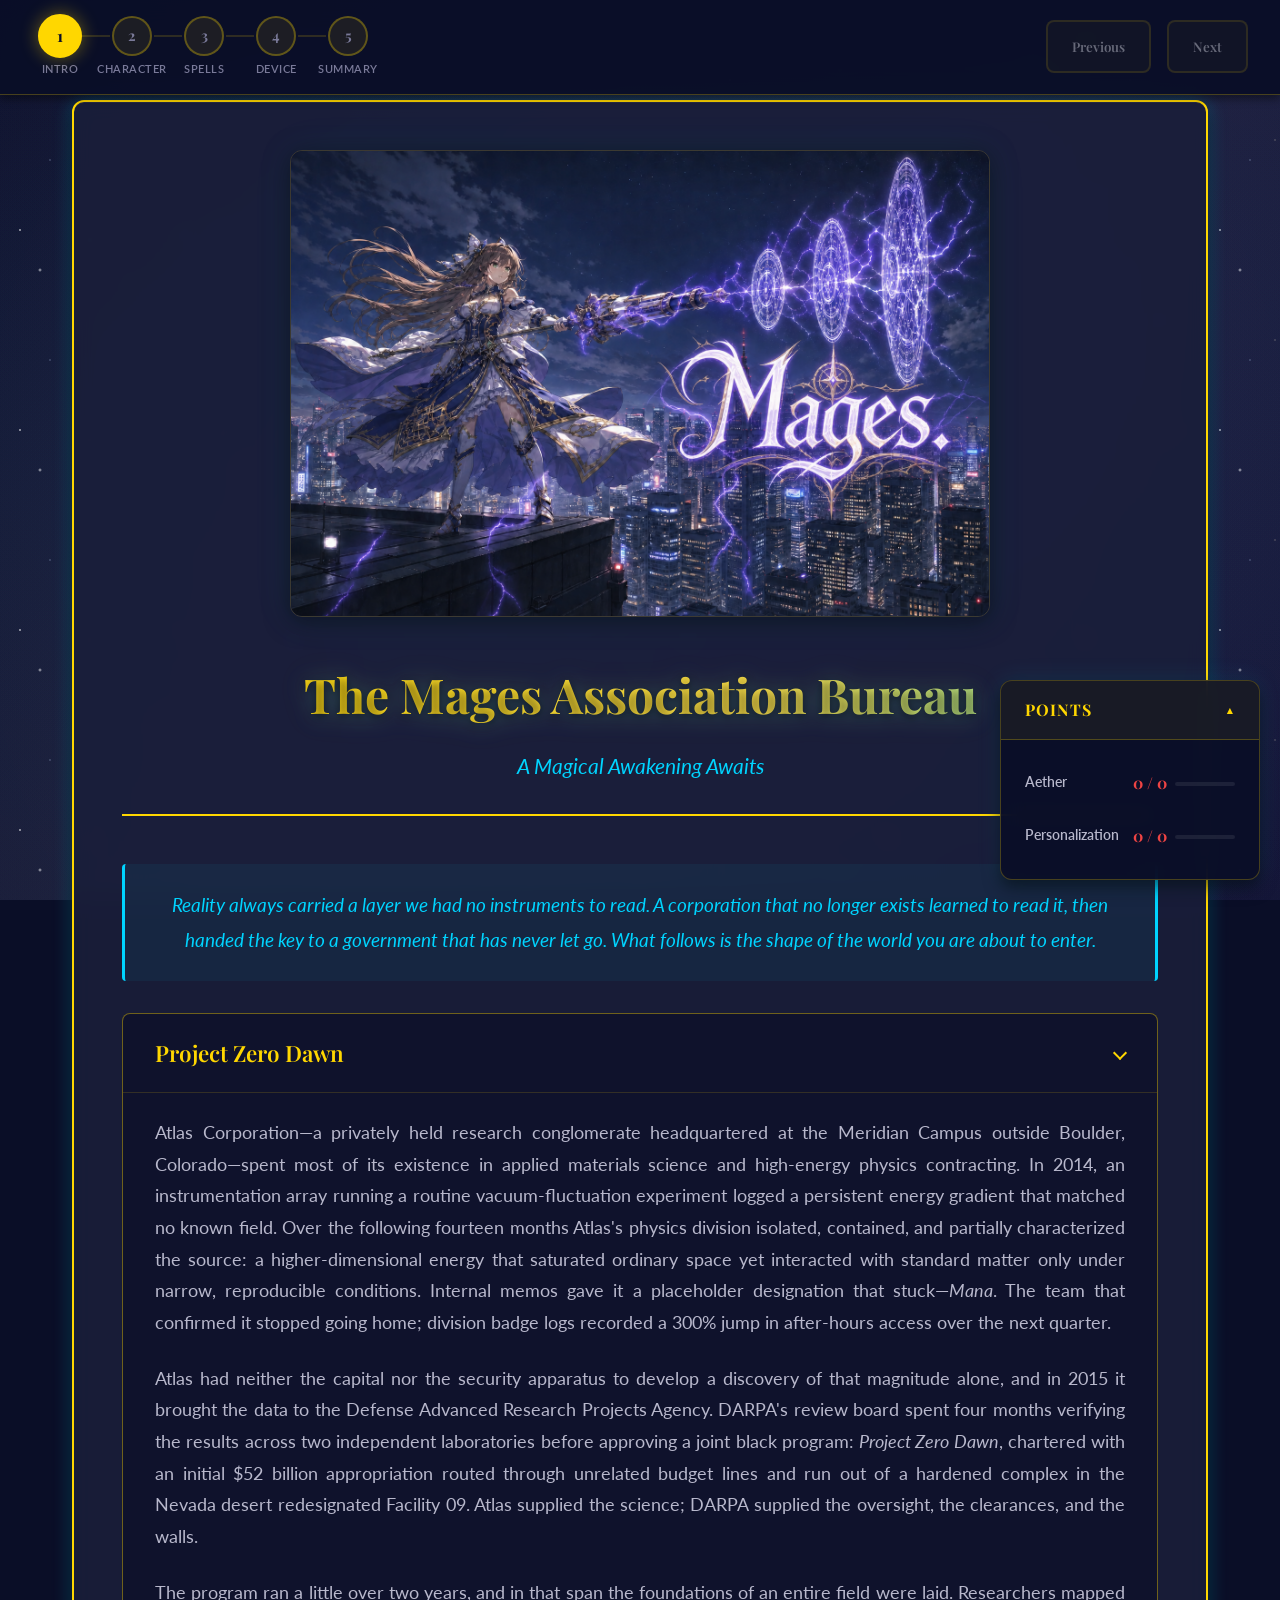
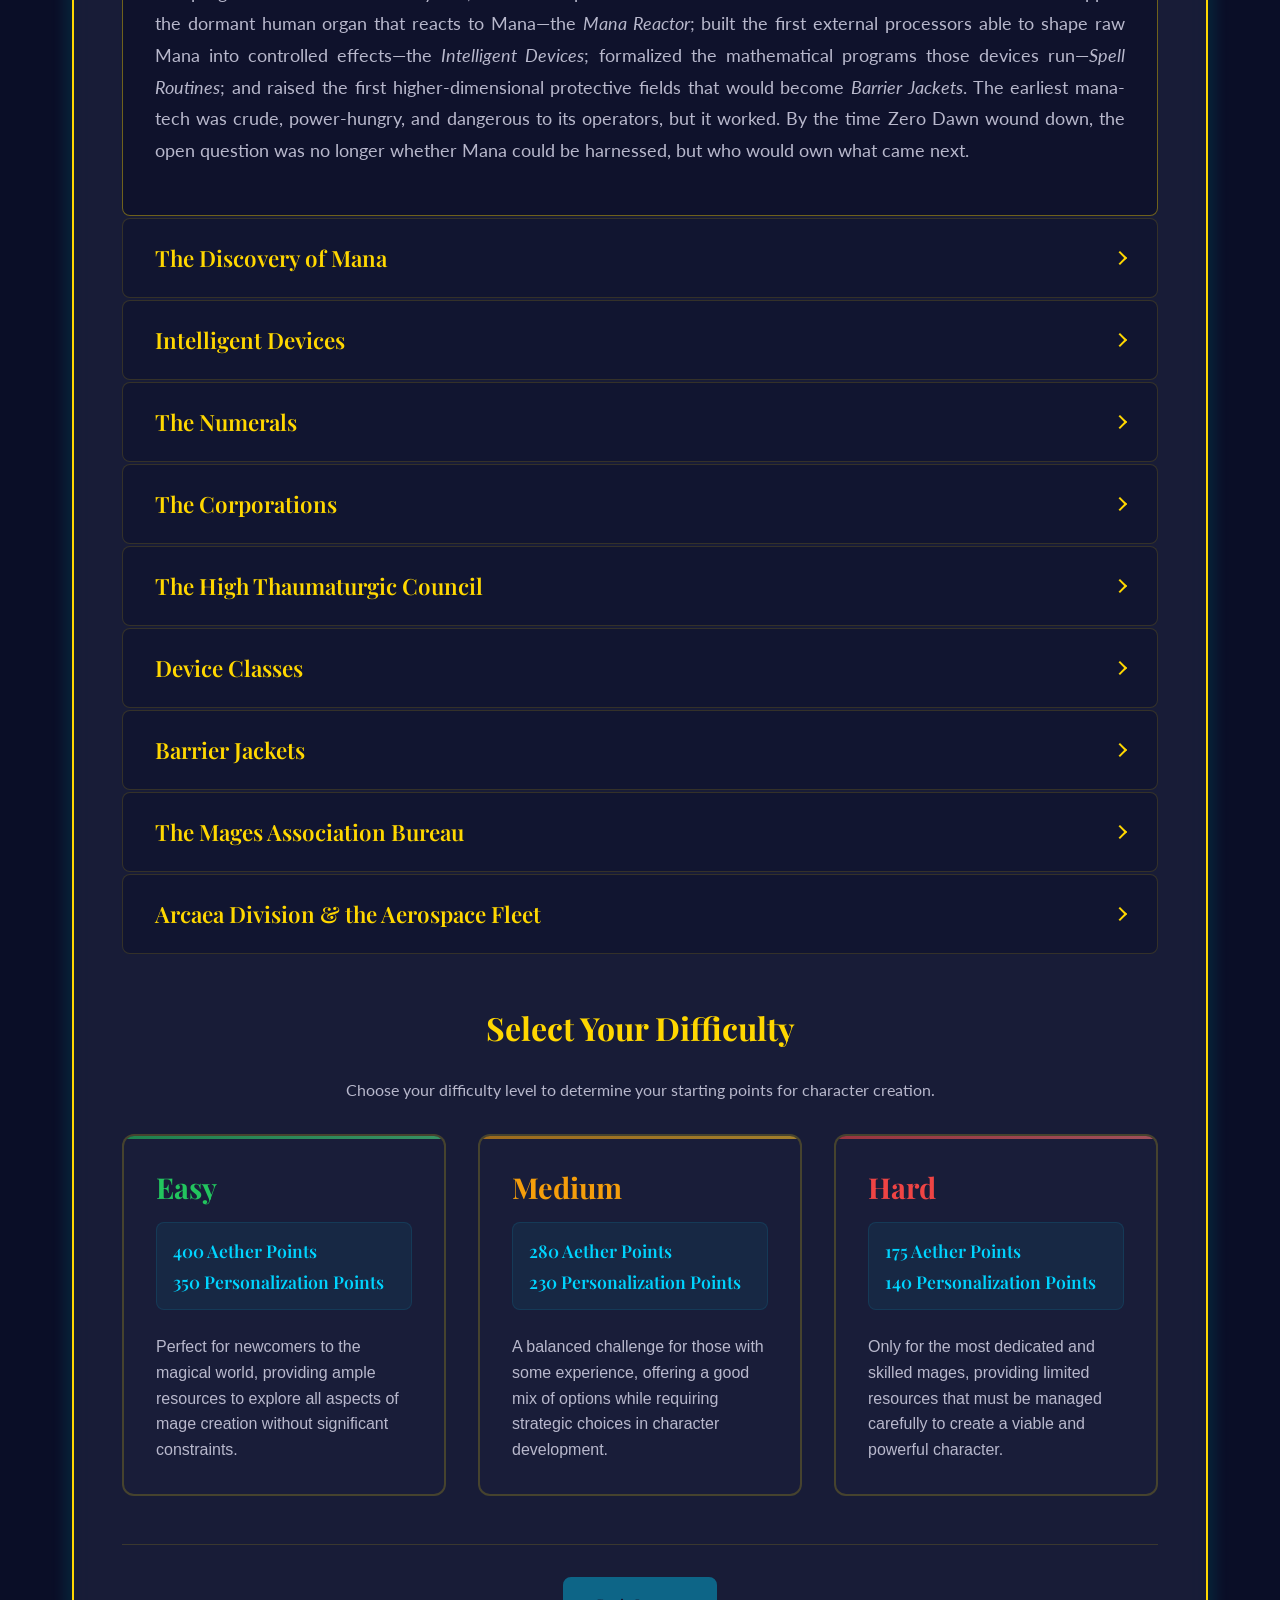
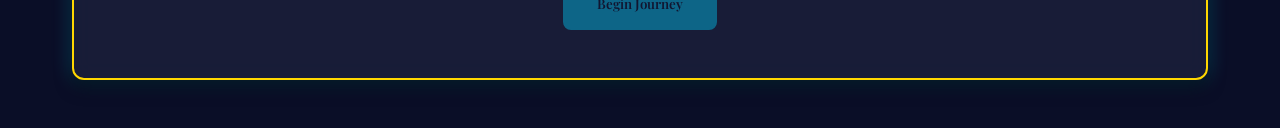
==== commit 3149655d: "Lore: restore the High Thaumaturgic Council name; add mana secrecy + First Seat refusal - Rename The" ====
--- a/index.html
+++ b/index.html
@@ -129,7 +129,7 @@
             <div class="accordion-content">
                 <p style="text-align: justify;">Project Zero Dawn ended as a government program but not as an institution. When the charter lapsed, the Atlas research divisions that had carried the science refused to be folded back into a corporation that no longer grasped what it held. In 2017 they broke away and incorporated independently as <em>The Numerals</em>&mdash;a US-based research organization that kept its clearances, its people, and its data, and promptly cultivated the tightest possible relationship with the Department of Defense. Within two years the Numerals were less a contractor than a standing research arm of the US military, and the acknowledged premier authority on everything mana-tech.</p>
                 <p style="text-align: justify;">The Numerals' most consequential decision was also its least guarded. In its early years the organization <em>published a foundational set of mana-tech principles into the open</em>&mdash;reactor induction theory, device-bonding architecture, the base Spell Routine instruction set, Barrier Jacket field geometry. The release was deliberate: the field was too large for any single body to build out, and open principles meant a thousand laboratories would do the engineering the Numerals could not. The bet paid off beyond projection. An industry grew in a handful of years where a monopoly would have taken decades.</p>
-                <p style="text-align: justify;">What the open principles do not describe, the Numerals keep&mdash;fifth-generation AGI design, the hardest materials science, and the classified upper tiers of routine theory&mdash;and the rest they license. They sit beside the Decemvirate and the Bureau as the third pillar of the American mana order: not a governing body, but the one everyone else calls when the physics stops making sense.</p>
+                <p style="text-align: justify;">What the open principles do not describe, the Numerals keep&mdash;fifth-generation AGI design, the hardest materials science, and the classified upper tiers of routine theory&mdash;and the rest they license. They sit beside the High Thaumaturgic Council and the Bureau as the third pillar of the American mana order: not a governing body, but the one everyone else calls when the physics stops making sense.</p>
             </div>
         </div>
     </div>
@@ -149,27 +149,27 @@
 
     <div class="accordion-item">
         <button class="accordion-header">
-            <span>The Decemvirate</span>
-            <span class="accordion-chevron"></span>
-        </button>
-        <div class="accordion-body">
-            <div class="accordion-content">
-                <p style="text-align: justify;"><em>When the Zero Dawn charter lapsed, the government faced a problem no statute anticipated: it had helped create individuals whom no court, prison, or conventional unit could reliably compel.</em> A Keter-rank operator running fifth-generation hardware is not a citizen the ordinary machinery of the state can simply arrest. The answer, written into law in 2019, was to seat authority with those who could enforce it. The Decemvirate is the apex mage authority of the United States&mdash;ten Seats, mapped by tradition to the ten Sephirot of the reactor scale, each held by one of the most capable mages the country has.</p>
-                <p style="text-align: justify;">The body answers only to the President, with a charter provision that lets it act against the President in matters of mana-tech should executive power be abused&mdash;a check written deliberately by people who understood precisely what they were empowering. The <em>First Seat holds final authority</em>; any of her rulings can be overturned only by a unanimous vote of the other nine. Seats are earned through demonstrated capacity and contribution rather than political appointment, and each Seat runs a domain of the national mana apparatus in addition to voting on policy.</p>
+            <span>The High Thaumaturgic Council</span>
+            <span class="accordion-chevron"></span>
+        </button>
+        <div class="accordion-body">
+            <div class="accordion-content">
+                <p style="text-align: justify;"><em>When the Zero Dawn charter lapsed, the government faced a problem no statute anticipated: it had helped create individuals whom no court, prison, or conventional unit could reliably compel.</em> A Keter-rank operator running fifth-generation hardware is not a citizen the ordinary machinery of the state can simply arrest. The answer, written into law in 2019, was to seat authority with those who could enforce it. The High Thaumaturgic Council is the apex mage authority of the United States&mdash;ten Seats, mapped by tradition to the ten Sephirot of the reactor scale, each held by one of the most capable mages the country has.</p>
+                <p style="text-align: justify;">The Council answers to the President, and holds as its founding oath a duty to safeguard the state and obey its sitting Commander in Chief. Written into that same charter is a single reserved exception: should mana-tech be bent to abusive ends, or the state itself begin to go rogue on the strength of the power the Council guards, the <em>First Seat holds the standing authority to refuse the order and ignore it</em>. The Council invokes it sparingly&mdash;in practice it complies when given sound reason and justification, and treats that restraint as the point. For all the power it commands, the High Thaumaturgic Council has kept its oath: it answers to the office of the President, and turns against that office only when the office turns against the country. Within the body the First Seat's rulings stand unless the other nine overturn them by unanimous vote; Seats are earned through demonstrated capacity rather than political appointment, and each runs a domain of the national mana apparatus in addition to voting on policy.</p>
                 <p style="text-align: justify;">The current composition, by Seat:</p>
                 <div class="lore-roster">
                     <div class="lore-seat"><h4 class="lore-seat-name">First Seat &mdash; Alicia Hindelburg <span class="lore-seat-rank">Keter</span></h4><p class="lore-seat-meta">Higher-dimensional theory, final policy authority &middot; Fifth Generation grimoire-type, codename KEYSTONE</p><p>Half-German and half-American, Hindelburg is the first and only person ever to image at Keter rank, and by every metric the Bureau tracks the most powerful mage in the United States. She came up through the Numerals' theory division rather than the military, and her authority rests less on battlefield record&mdash;she has almost none&mdash;than on a capacity gap no rival can close. Her published work underlies the upper tiers of routine theory; her classified work is assumed to go further. Colleagues describe her as deliberate to the point of coldness, a trait the charter arguably demands of whoever casts a vote nine others must be unanimous to overrule.</p></div>
-                    <div class="lore-seat"><h4 class="lore-seat-name">Second Seat &mdash; Daniel Okafor <span class="lore-seat-rank">Chokhmah</span></h4><p class="lore-seat-meta">Arcaea Division command, overseas suppression &middot; Fifth Generation saber-type, codename SENTINEL</p><p>Nigerian-American and former Army Special Forces, Okafor commands the Arcaea Division and its worldwide Suppression Teams. His remit is the hardest secret the country keeps&mdash;that mana-tech exists at all&mdash;and he is judged by the absence of evidence rather than its presence. A Chokhmah reactor and a close-quarters device make him a field commander who still deploys, which his staff count as both his greatest asset and a standing liability. Inside the Decemvirate he argues for restraint abroad and overwhelming response only once containment has already failed.</p></div>
+                    <div class="lore-seat"><h4 class="lore-seat-name">Second Seat &mdash; Daniel Okafor <span class="lore-seat-rank">Chokhmah</span></h4><p class="lore-seat-meta">Arcaea Division command, overseas suppression &middot; Fifth Generation saber-type, codename SENTINEL</p><p>Nigerian-American and former Army Special Forces, Okafor commands the Arcaea Division and its worldwide Suppression Teams. His remit is the hardest secret the country keeps&mdash;that mana-tech exists at all&mdash;and he is judged by the absence of evidence rather than its presence. A Chokhmah reactor and a close-quarters device make him a field commander who still deploys, which his staff count as both his greatest asset and a standing liability. Inside the High Thaumaturgic Council he argues for restraint abroad and overwhelming response only once containment has already failed.</p></div>
                     <div class="lore-seat"><h4 class="lore-seat-name">Third Seat &mdash; Vivian Cross <span class="lore-seat-rank">Chokhmah</span></h4><p class="lore-seat-meta">Aerospace Fleet command, orbital and deep-space operations &middot; Fifth Generation command-baton-type, codename FLAGSTAFF</p><p>American, a former naval aviator who transferred in during the first fleet trials, Cross commands the Aerospace Fleet from the flag deck of a Leviathan-class battleship she rarely leaves. She oversees solar-system patrol, the long-duration research flights, and the colony program, and she signed the orders that sent Voyager 4 past the Oort Cloud. Cross treats the Fleet as the strategic depth behind every other Seat's authority and resists any tasking that would pull warships back to low orbit for domestic display.</p></div>
-                    <div class="lore-seat"><h4 class="lore-seat-name">Fourth Seat &mdash; Soo-jin Park <span class="lore-seat-rank">Binah</span></h4><p class="lore-seat-meta">Numerals liaison, research policy &middot; Fifth Generation analytic-grimoire-type, codename LEDGER</p><p>Korean-American, Park spent fifteen years inside the Numerals' routine-theory group before taking the Seat that speaks for it. She is the Decemvirate's bridge to the organization that still understands the physics best, and the Seat most often outvoted&mdash;her instinct is to publish and standardize where her colleagues prefer to classify. Her Binah reactor and research pedigree make her the body's reference for what is and is not actually possible, a role she guards against colleagues inclined to promise more than the math allows.</p></div>
+                    <div class="lore-seat"><h4 class="lore-seat-name">Fourth Seat &mdash; Soo-jin Park <span class="lore-seat-rank">Binah</span></h4><p class="lore-seat-meta">Numerals liaison, research policy &middot; Fifth Generation analytic-grimoire-type, codename LEDGER</p><p>Korean-American, Park spent fifteen years inside the Numerals' routine-theory group before taking the Seat that speaks for it. She is the High Thaumaturgic Council's bridge to the organization that still understands the physics best, and the Seat most often outvoted&mdash;her instinct is to publish and standardize where her colleagues prefer to classify. Her Binah reactor and research pedigree make her the body's reference for what is and is not actually possible, a role she guards against colleagues inclined to promise more than the math allows.</p></div>
                     <div class="lore-seat"><h4 class="lore-seat-name">Fifth Seat &mdash; Marcus Delgado <span class="lore-seat-rank">Chesed</span></h4><p class="lore-seat-meta">Bureau enforcement, registration and containment &middot; Fourth Generation sidearm-type, codename WARRANT</p><p>Mexican-American and a career federal agent who awakened in the line of duty, Delgado runs the enforcement arm of the Mages Association Bureau and represents it at the table. He holds a Chesed reactor, modest beside most of his peers, and treats that as the point: the law has to apply the same way to a Malkuth shoplifter and a Geburah fugitive, or it applies to no one. His position that registration is a civil-liberties floor rather than a surveillance ceiling keeps him at odds with the Division seats.</p></div>
-                    <div class="lore-seat"><h4 class="lore-seat-name">Sixth Seat &mdash; Rajesh Varma <span class="lore-seat-rank">Binah</span></h4><p class="lore-seat-meta">Device engineering, generation standards &middot; Fifth Generation fabrication-gauntlet-type, codename TOOLMARK</p><p>Indian-American, Varma trained as a semiconductor engineer before the field existed and now sets the standards every licensed manufacturer builds to. He can read a device's generation, maker, and condition from its field signature alone, and he personally certifies the few fifth-generation units that leave the labs. Inside the Decemvirate he is the voice warning that open principles let capability outrun oversight, and he pushes for the tracking and shutdown features the Corporations would rather not fund.</p></div>
+                    <div class="lore-seat"><h4 class="lore-seat-name">Sixth Seat &mdash; Rajesh Varma <span class="lore-seat-rank">Binah</span></h4><p class="lore-seat-meta">Device engineering, generation standards &middot; Fifth Generation fabrication-gauntlet-type, codename TOOLMARK</p><p>Indian-American, Varma trained as a semiconductor engineer before the field existed and now sets the standards every licensed manufacturer builds to. He can read a device's generation, maker, and condition from its field signature alone, and he personally certifies the few fifth-generation units that leave the labs. Inside the High Thaumaturgic Council he is the voice warning that open principles let capability outrun oversight, and he pushes for the tracking and shutdown features the Corporations would rather not fund.</p></div>
                     <div class="lore-seat"><h4 class="lore-seat-name">Seventh Seat &mdash; Natalia Brandt <span class="lore-seat-rank">Geburah</span></h4><p class="lore-seat-meta">Combat doctrine, combined-arms integration &middot; Fourth Generation command-standard-type, codename CHESSBOARD</p><p>German-American, Brandt wrote the doctrine that turned mage combat from individual dueling into coordinated operations folded into conventional force structure. A Geburah reactor and a career in operational planning give her the standing to tell generals how their new assets actually fight. She is blunt that mages are a supporting arm rather than a replacement for an army, and she treats the glamour the public attaches to combat mages as a tactical hazard in its own right.</p></div>
                     <div class="lore-seat"><h4 class="lore-seat-name">Eighth Seat &mdash; Yusuf Haddad <span class="lore-seat-rank">Binah</span></h4><p class="lore-seat-meta">Biomantic medicine, reactor physiology &middot; Fifth Generation scalpel-scepter-type, codename SUTURE</p><p>Lebanese-American and a trauma surgeon before his activation, Haddad built the biomantic medicine that lets mana-tech repair injuries conventional surgery cannot reach. His work on reactor physiology produced the supervised activation protocols now used nationwide, cutting accidental-awakening fatalities sharply. His Binah reactor and clinical caution make him the Seat most resistant to pushing any technique past its demonstrated limits; he will not sign off on cellular work whose long-term effects remain unmeasured.</p></div>
-                    <div class="lore-seat"><h4 class="lore-seat-name">Ninth Seat &mdash; Grace Nakamura <span class="lore-seat-rank">Chesed</span></h4><p class="lore-seat-meta">Threat assessment, intelligence synthesis &middot; Fourth Generation sensor-array-type, codename CASSANDRA</p><p>Japanese-American and a former intelligence analyst, Nakamura runs the Decemvirate's threat-assessment apparatus. Her routines do not read the future; they fuse dimensional-resonance surveillance with conventional intelligence into probability estimates precise enough to pre-position Suppression Teams and Bureau units before a situation breaks. A Chesed reactor keeps her off the front line, which she considers fitting for the person every major decision routes through for a risk read.</p></div>
+                    <div class="lore-seat"><h4 class="lore-seat-name">Ninth Seat &mdash; Grace Nakamura <span class="lore-seat-rank">Chesed</span></h4><p class="lore-seat-meta">Threat assessment, intelligence synthesis &middot; Fourth Generation sensor-array-type, codename CASSANDRA</p><p>Japanese-American and a former intelligence analyst, Nakamura runs the High Thaumaturgic Council's threat-assessment apparatus. Her routines do not read the future; they fuse dimensional-resonance surveillance with conventional intelligence into probability estimates precise enough to pre-position Suppression Teams and Bureau units before a situation breaks. A Chesed reactor keeps her off the front line, which she considers fitting for the person every major decision routes through for a risk read.</p></div>
                     <div class="lore-seat"><h4 class="lore-seat-name">Tenth Seat &mdash; Owen Mackey <span class="lore-seat-rank">Geburah</span></h4><p class="lore-seat-meta">Counter-rogue-corporation operations &middot; Fourth Generation intrusion-type, codename KILLSWITCH</p><p>Irish-American, Mackey came out of the Bureau's technical branch and now leads operations against rogue corporations&mdash;the firms fabricating untracked devices and running black-market awakenings. His intrusion-pattern device is built to breach hostile AGI and trigger the remote-shutdown pathway legitimate manufacturers are required to embed. A Geburah reactor lets him take the field against hardened targets personally, and he argues continually for the budget and legal reach to match a threat he insists is growing faster than the Bureau will admit.</p></div>
                 </div>
-                <p style="text-align: justify;"><em>The Decemvirate is the United States' attempt to govern power that predates any law written to hold it.</em> Ten people decide how mana-tech is researched, licensed, deployed, and contained; their votes reach from a civilian's first-generation device to the guns of the Aerospace Fleet. Every registered mage lives inside the structure they maintain&mdash;and the deliberate fault line running through it, the single Seat nine others must stand together to overrule, is the price the country accepted for seating authority where the power actually sits.</p>
+                <p style="text-align: justify;"><em>The High Thaumaturgic Council is the United States' attempt to govern power that predates any law written to hold it.</em> Ten people decide how mana-tech is researched, licensed, deployed, and contained; their votes reach from a civilian's first-generation device to the guns of the Aerospace Fleet. Every registered mage lives inside the structure they maintain&mdash;and the deliberate fault line running through it, the single Seat nine others must stand together to overrule, is the price the country accepted for seating authority where the power actually sits.</p>
             </div>
         </div>
     </div>
@@ -211,6 +211,7 @@
             <div class="accordion-content">
                 <p style="text-align: justify;">Two pressures made a dedicated agency unavoidable. The first was sheer numbers: beyond the supervised activations the program intended, mages began appearing on their own&mdash;rare accidental core activations, and, increasingly, children born with reactors already active, an inherited awakening the first generation of mages passed to the second. The second was the rogue corporations, pushing untracked devices and unlicensed awakenings into circulation faster than any existing agency could follow. By the early 2020s the registered mage population had climbed well into the hundreds of thousands and showed no sign of leveling.</p>
                 <p style="text-align: justify;">Congress answered by chartering the <em>Mages Association Bureau</em>, a federal agency whose jurisdiction over mana-tech supersedes state and local authority and which operates, under classified directives, with latitude conventional law enforcement does not have. Registration is mandatory: every activated mage must file rank, capabilities, and bonded device with the Bureau. Concealing an active reactor or an unregistered device is a federal felony, and the Bureau audits the licensed corporations that build the hardware as rigorously as it tracks the people who carry it.</p>
+                <p style="text-align: justify;">Above all, the Bureau keeps the secret. To the public there is no Mana, no reactor, no awakening&mdash;the field is classified at a tier most of the government will never be read into. Every mage signs a binding non-disclosure instrument as a condition of activation, and the Bureau issues each a prepared cover: to family, employers, and neighbors, a newly awakened mage has simply been recruited into a selective federal research initiative or military program, an account that explains the clearances, the absences, and the stipend without ever touching the truth. Disclosure to an uncleared civilian is prosecuted as harshly as any device crime&mdash;secrecy is not a courtesy the Bureau extends, but the first duty it enforces.</p>
                 <p style="text-align: justify;">Control runs through the devices as much as the people. <em>Every legally manufactured Intelligent Device carries Bureau tracking and a remote-shutdown pathway</em> the agency can trigger if its registered operator is confirmed in illegal use&mdash;the same pathway whose absence makes rogue-fabricated, untraceable devices such a priority to find. The Bureau maintains linked registries of mages, devices, and licensed routines, and it is the hunt for what those registries cannot see that drives most of its field work.</p>
                 <p style="text-align: justify;">Access scales with role, and the top of the scale is held back. Civilians generally carry first- or second-generation devices; professional and corporate mages run third; Bureau agents and military units field fourth. <em>Fifth-generation hardware stays under tight restriction</em>, released only to vetted operators and sanctioned research. The Bureau is more than a cordon, though&mdash;it funds research, trains the newly awakened, employs mages in public service, and investigates mana crime with expertise no ordinary department can match, keeping cooperation more rewarding than evasion. <em>You will register here. Whatever you become, this is where your file begins.</em></p>
             </div>
